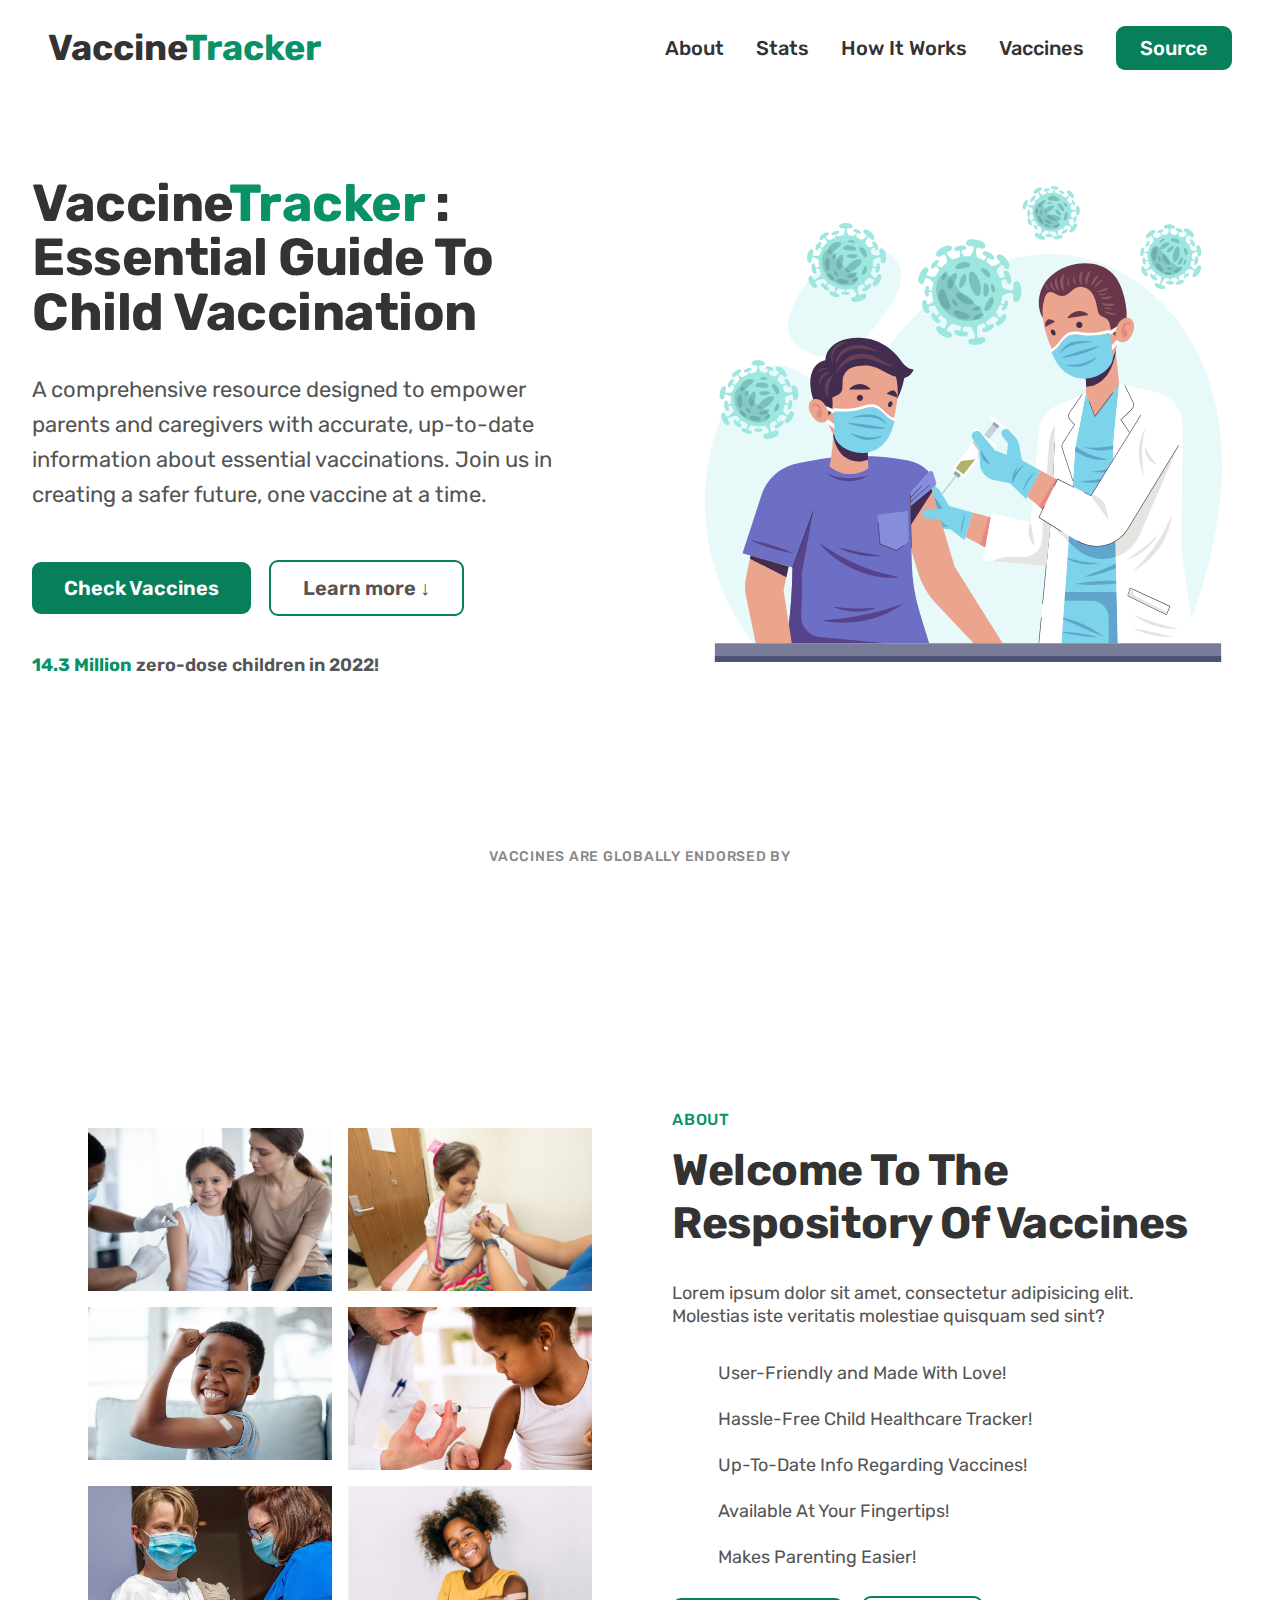
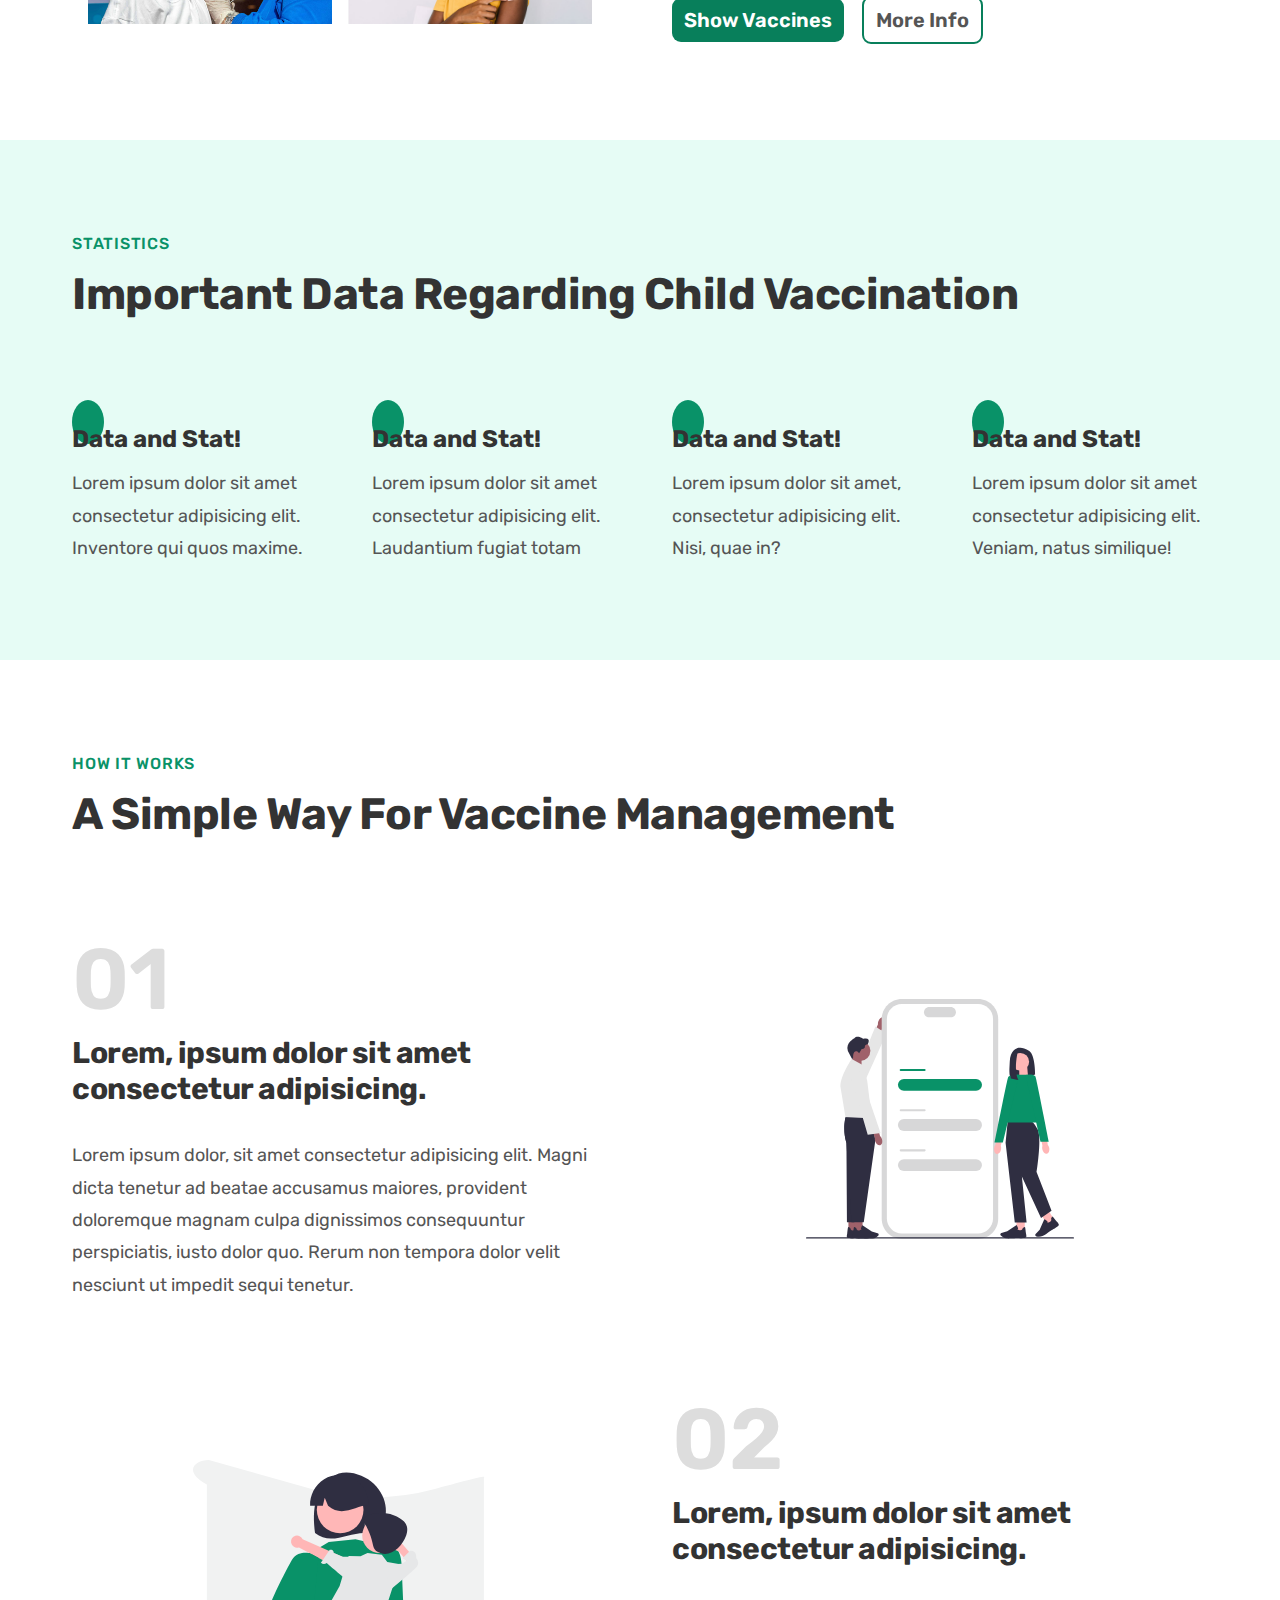
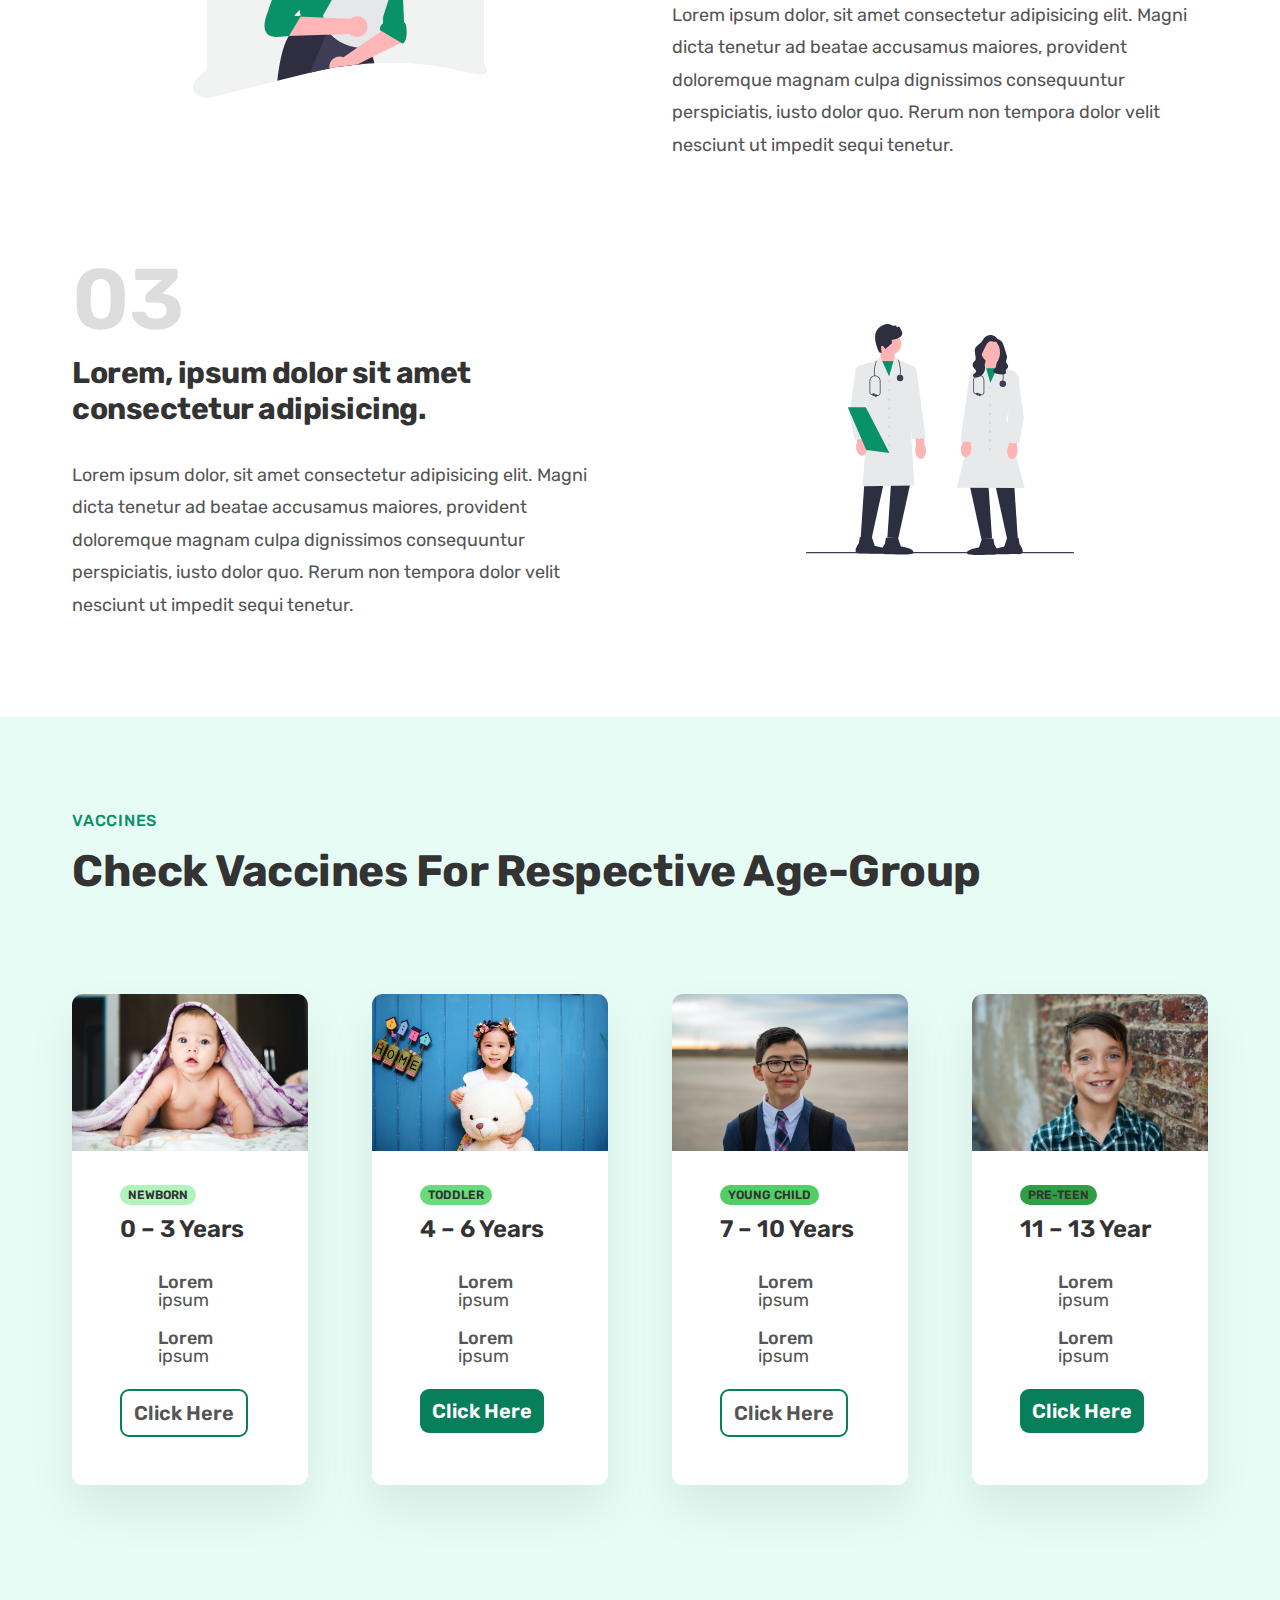
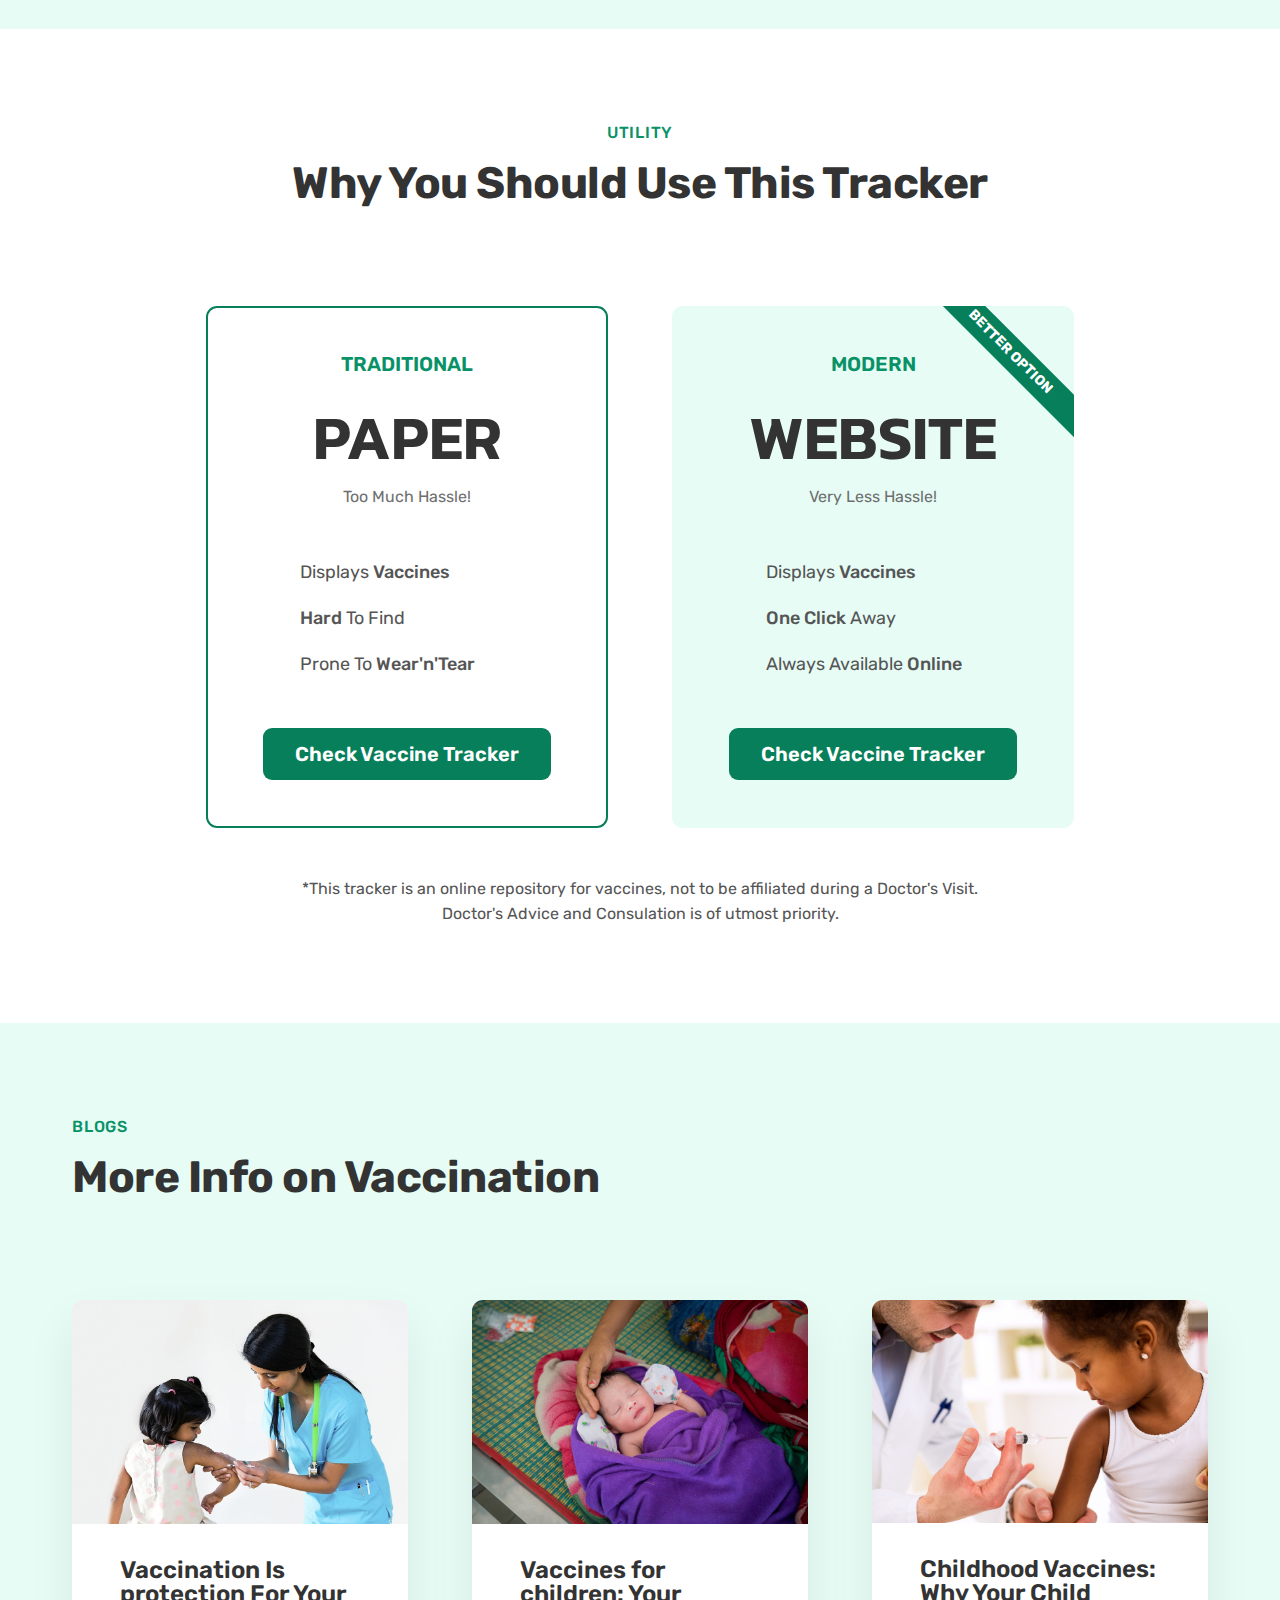
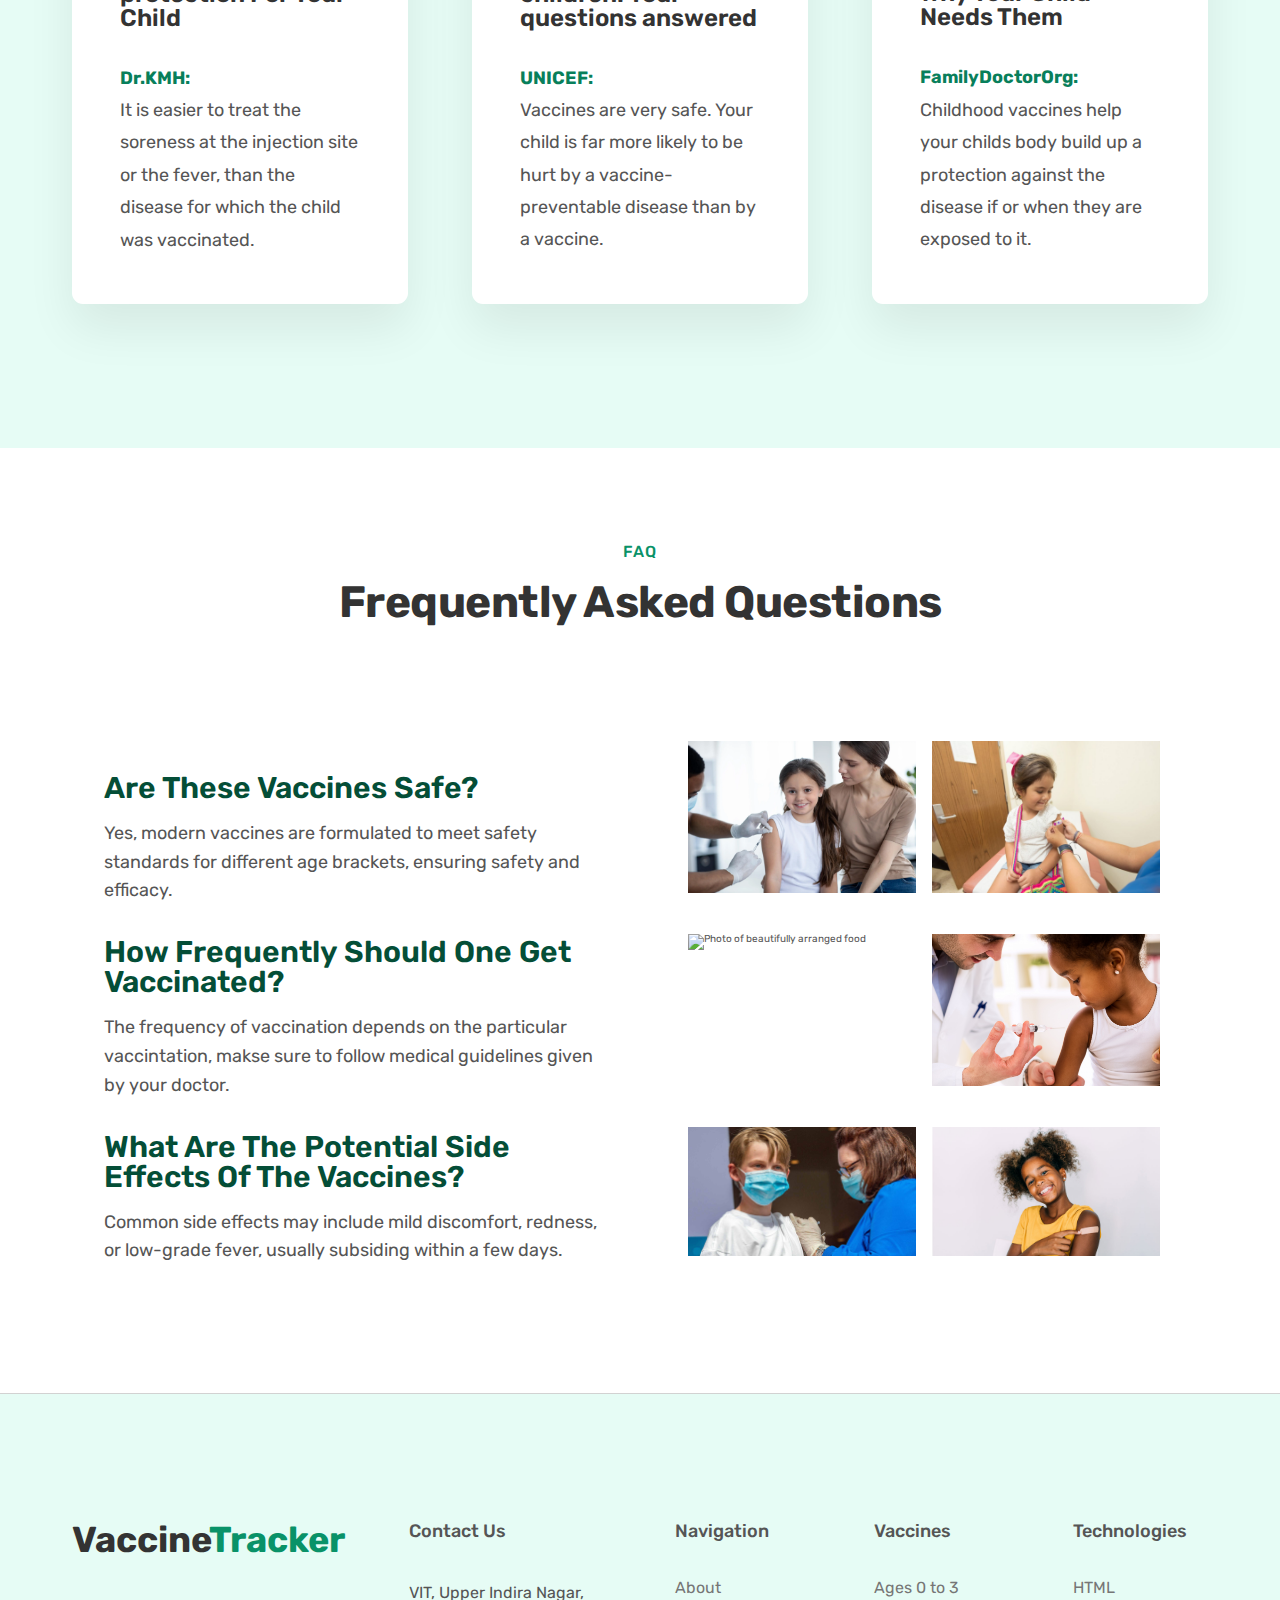
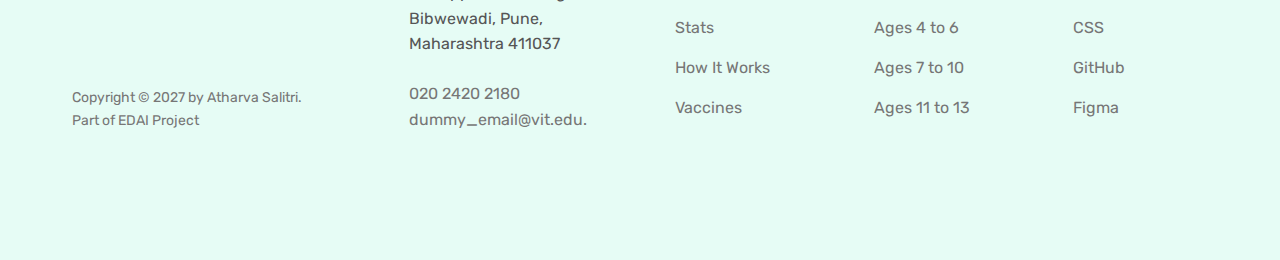
==== index.html @ f613ebf0 "FAQ + Six Weeks" ====
<!DOCTYPE html>
<html lang="en">
  <head>
    <meta charset="UTF-8" />
    <meta name="viewport" content="width=device-width, initial-scale=1.0" />
    <link rel="preconnect" href="https://fonts.googleapis.com" />
    <link rel="preconnect" href="https://fonts.gstatic.com" crossorigin />
    <link
      href="https://fonts.googleapis.com/css2?family=Rubik:wght@400;500;600;700&display=swap"
      rel="stylesheet"
    />
    <link rel="stylesheet" href="css/style.css" />
    <link rel="stylesheet" href="css/general.css" />

    <script
      type="module"
      src="https://unpkg.com/ionicons@5.4.0/dist/ionicons/ionicons.esm.js"
    ></script>
    <script
      nomodule=""
      src="https://unpkg.com/ionicons@5.4.0/dist/ionicons/ionicons.js"
    ></script>
    <title>Vaccine Tracker</title>
  </head>

  <body>
    <!-- HEADER + NAVBAR -->
    <header class="header">
      <a href="#" class="logo">Vaccine<span class="logo-span">Tracker</span></a>

      <nav class="main-nav">
        <ul class="main-nav-list">
          <li><a class="main-nav-link" href="#about">About</a></li>
          <li><a class="main-nav-link" href="#statistics">Stats</a></li>
          <li><a class="main-nav-link" href="#how">How It Works</a></li>
          <li><a class="main-nav-link" href="#vaccines">Vaccines</a></li>
          <li>
            <a
              class="main-nav-link nav-cta"
              href="https://github.com/the-amazing-atharva/VaccineTracker"
              target="_blank"
              >Source</a
            >
          </li>
        </ul>
      </nav>
    </header>

    <main>
      <!-- HERO SECTION -->
      <section class="section-hero">
        <div class="hero">
          <div class="hero-text-box">
            <h1 class="heading-primary">
              Vaccine<span class="logo-span">Tracker</span> : Essential Guide To
              Child Vaccination
            </h1>
            <p class="hero-description">
              A comprehensive resource designed to empower parents and
              caregivers with accurate, up-to-date information about essential
              vaccinations. Join us in creating a safer future, one vaccine at a
              time.
            </p>
            <a href="#vaccines" class="btn btn--full margin-right-sm"
              >Check Vaccines</a
            >
            <a href="#" class="btn btn--outline">Learn more &darr;</a>

            <p class="vaccinated-text">
              <span>14.3 Million</span> zero-dose children in 2022!
            </p>
          </div>

          <div class="hero-img-box">
            <img
              src="img/illustrations/hero-section2.svg"
              class="hero-img"
              alt="hero.img"
            />
          </div>
        </div>
      </section>

      <!-- FEATURED-IN SECTION -->
      <section class="section-featured">
        <div class="container-featured">
          <h2 class="heading-featured-in">Vaccines Are Globally Endorsed By</h2>
          <div class="logos">
            <img
              src="https://upload.wikimedia.org/wikipedia/commons/thumb/8/84/Government_of_India_logo.svg/1200px-Government_of_India_logo.svg.png"
              alt=""
            />
            <img
              src="https://upload.wikimedia.org/wikipedia/commons/thumb/2/26/World_Health_Organization_Logo.svg/768px-World_Health_Organization_Logo.svg.png"
              alt=""
            />
            <img
              src="https://upload.wikimedia.org/wikipedia/commons/thumb/4/4d/Logo_of_the_United_Nations.svg/1200px-Logo_of_the_United_Nations.svg.png"
              alt=""
            />
            <img
              src="https://upload.wikimedia.org/wikipedia/en/thumb/b/bd/Msf_logo.svg/281px-Msf_logo.svg.png?20141005144149"
              alt=""
            />
            <img
              src="https://asset.brandfetch.io/idlyDulKQ8/id_8nZuh7O.svg?updated=1693372472659"
              alt=""
            />
            <img
              src="https://cdn.worldvectorlogo.com/logos/amredcross.svg"
              alt=""
            />
            <img
              src="https://asset.brandfetch.io/id_5xxqnpU/idl0wch9FV.svg?updated=1694500378177"
              alt=""
            />
          </div>
        </div>
      </section>

      <!-- ABOUT SECTION -->
      <section class="section-about" id="about">
        <div class="container grid grid--2-cols">
          <div class="about-left">
            <div class="about-gallery">
              <figure class="about-gallery-item">
                <img
                  src="img/about/about1.webp"
                  alt="Photo of beautifully
                arranged food"
                />
                <!-- <figcaption>Caption</figcaption> -->
              </figure>
              <figure class="about-gallery-item">
                <img
                  src="img/about/about2.jpg"
                  alt="Photo of beautifully
                arranged food"
                />
              </figure>
              <figure class="about-gallery-item">
                <img
                  src="img/about/about3.jpg"
                  alt="Photo of beautifully
                arranged food"
                />
              </figure>
              <figure class="about-gallery-item">
                <img
                  src="img/about/about4.jpg"
                  alt="Photo of beautifully
                arranged food"
                />
              </figure>
              <figure class="about-gallery-item">
                <img
                  src="img/about/about5.jpg"
                  alt="Photo of beautifully
                arranged food"
                />
              </figure>
              <!-- <figure class="about-gallery-item">
                <img
                  src="https://cdn.pfizer.com/pfizercom/immunization-schedules.png?VersionId=v4tYO5v2HLa_TNucR7DWCAabEtTo3hdS"
                  alt="Photo of beautifully
                arranged food"
                />
              </figure> -->
              <figure class="about-gallery-item">
                <img
                  src="img/about/about6.jpg"
                  alt="Photo of beautifully
                arranged food"
                />
              </figure>
              <!-- <figure class="about-gallery-item">
                <img
                  src="https://baptisthealth.net/-/media/resource-blog/media/large-vaccine-1024x682.ashx?h=682&w=1024&la=en&hash=FF6EFFEB9FEC105B45BB254E25048A39"
                  alt="Photo of beautifully
                arranged food"
                />
              </figure> -->
            </div>
          </div>

          <div class="about-right">
            <span class="subheading">About</span>
            <h3 class="heading-tertiary">
              Welcome to the respository of vaccines
            </h3>
            <p class="about-description">
              Lorem ipsum dolor sit amet, consectetur adipisicing elit.
              Molestias iste veritatis molestiae quisquam sed sint?
            </p>
            <ul class="list">
              <li class="list-item">
                <ion-icon class="list-icon" name="checkmark-outline"></ion-icon>
                <span>User-Friendly and Made With Love!</span>
              </li>
              <li class="list-item">
                <ion-icon class="list-icon" name="checkmark-outline"></ion-icon>
                <span>Hassle-Free Child Healthcare Tracker!</span>
              </li>
              <li class="list-item">
                <ion-icon class="list-icon" name="checkmark-outline"></ion-icon>
                <span>Up-To-Date Info Regarding Vaccines!</span>
              </li>
              <li class="list-item">
                <ion-icon class="list-icon" name="checkmark-outline"></ion-icon>
                <span>Available At Your Fingertips!</span>
              </li>
              <li class="list-item">
                <ion-icon class="list-icon" name="checkmark-outline"></ion-icon>
                <span>Makes Parenting Easier!</span>
              </li>
            </ul>
            <a href="#" class="btn--vaccine btn--full margin-right-sm"
              >Show Vaccines</a
            >
            <a href="#" class="btn--vaccine btn--outline">More Info</a>
          </div>
        </div>
      </section>

      <!-- DATA AND STATISTICS -->
      <section class="section-statistics" id="statistics">
        <div class="container">
          <span class="subheading">Statistics</span>
          <h2 class="heading-secondary">
            Important Data Regarding Child Vaccination
          </h2>
        </div>

        <div class="container grid grid--4-cols">
          <div class="statistics">
            <ion-icon
              class="statistics-icon"
              name="infinite-outline"
            ></ion-icon>
            <p class="statistics-title">Data and Stat!</p>
            <p class="statistics-text">
              Lorem ipsum dolor sit amet consectetur adipisicing elit. Inventore
              qui quos maxime.
            </p>
          </div>
          <div class="statistics">
            <ion-icon
              class="statistics-icon"
              name="nutrition-outline"
            ></ion-icon>
            <p class="statistics-title">Data and Stat!</p>
            <p class="statistics-text">
              Lorem ipsum dolor sit amet consectetur adipisicing elit.
              Laudantium fugiat totam
            </p>
          </div>
          <div class="statistics">
            <ion-icon class="statistics-icon" name="leaf-outline"></ion-icon>
            <p class="statistics-title">Data and Stat!</p>
            <p class="statistics-text">
              Lorem ipsum dolor sit amet, consectetur adipisicing elit. Nisi,
              quae in?
            </p>
          </div>
          <div class="statistics">
            <ion-icon class="statistics-icon" name="pause-outline"></ion-icon>
            <p class="statistics-title">Data and Stat!</p>
            <p class="statistics-text">
              Lorem ipsum dolor sit amet consectetur adipisicing elit. Veniam,
              natus similique!
            </p>
          </div>
        </div>
      </section>

      <!-- HOW IT WORKS -->
      <section class="section-how" id="how">
        <div class="container">
          <span class="subheading">How It Works</span>
          <h2 class="heading-secondary">A Simple Way For Vaccine Management</h2>
        </div>

        <div class="container grid grid--2-cols grid--center-v">
          <!-- STEP 01 -->
          <div class="step-text-box">
            <p class="step-number">01</p>
            <h3 class="heading-tertiary">
              Lorem, ipsum dolor sit amet consectetur adipisicing.
            </h3>
            <p class="step-description">
              Lorem ipsum dolor, sit amet consectetur adipisicing elit. Magni
              dicta tenetur ad beatae accusamus maiores, provident doloremque
              magnam culpa dignissimos consequuntur perspiciatis, iusto dolor
              quo. Rerum non tempora dolor velit nesciunt ut impedit sequi
              tenetur.
            </p>
          </div>

          <div class="step-img-box">
            <img
              class="step-img"
              src="img/illustrations/howitworks1.svg"
              alt=""
            />
          </div>

          <!-- STEP 02 -->
          <div class="step-img-box">
            <img
              class="step-img step-img2"
              src="img/illustrations/howitworks2.svg"
              alt=""
            />
          </div>

          <div class="step-text-box">
            <p class="step-number">02</p>
            <h3 class="heading-tertiary">
              Lorem, ipsum dolor sit amet consectetur adipisicing.
            </h3>
            <p class="step-description">
              Lorem ipsum dolor, sit amet consectetur adipisicing elit. Magni
              dicta tenetur ad beatae accusamus maiores, provident doloremque
              magnam culpa dignissimos consequuntur perspiciatis, iusto dolor
              quo. Rerum non tempora dolor velit nesciunt ut impedit sequi
              tenetur.
            </p>
          </div>

          <!-- STEP 03 -->
          <div class="step-text-box">
            <p class="step-number">03</p>
            <h3 class="heading-tertiary">
              Lorem, ipsum dolor sit amet consectetur adipisicing.
            </h3>
            <p class="step-description">
              Lorem ipsum dolor, sit amet consectetur adipisicing elit. Magni
              dicta tenetur ad beatae accusamus maiores, provident doloremque
              magnam culpa dignissimos consequuntur perspiciatis, iusto dolor
              quo. Rerum non tempora dolor velit nesciunt ut impedit sequi
              tenetur.
            </p>
          </div>

          <div class="step-img-box">
            <img
              class="step-img"
              src="img/illustrations/howitworks3.svg"
              alt=""
            />
          </div>
        </div>
      </section>

      <!-- VACCINE SECTION -->
      <section class="section-vaccines" id="vaccines">
        <div class="container">
          <span class="subheading">Vaccines</span>
          <h2 class="heading-secondary">
            Check Vaccines For Respective Age-Group
          </h2>
        </div>

        <div class="container grid grid--4-cols margin-bottom-md">
          <div class="vaccine">
            <img src="img/age/first.jpg" alt="" class="vaccine-img" />

            <div class="vaccine-content">
              <div class="vaccine-tags">
                <span class="tag tag--newborn">Newborn</span>
              </div>

              <p class="vaccine-title">0 &ndash; 3 Years</p>
              <ul class="vaccine-attributes">
                <li class="vaccine-attribute">
                  <ion-icon
                    class="vaccine-icon"
                    name="bandage-outline"
                  ></ion-icon>
                  <span><strong>Lorem</strong> ipsum</span>
                </li>
                <li class="vaccine-attribute">
                  <ion-icon
                    class="vaccine-icon"
                    name="medkit-outline"
                  ></ion-icon>
                  <span><strong>Lorem</strong> ipsum</span>
                </li>
              </ul>
              <a href="zerotothree.html" class="btn--vaccine btn--outline"
                >Click Here</a
              >
            </div>
          </div>

          <div class="vaccine">
            <img src="img/age/second.jpg" alt="" class="vaccine-img" />

            <div class="vaccine-content">
              <div class="vaccine-tags">
                <span class="tag tag--toddler">Toddler</span>
              </div>

              <p class="vaccine-title">4 &ndash; 6 Years</p>
              <ul class="vaccine-attributes">
                <li class="vaccine-attribute">
                  <ion-icon
                    class="vaccine-icon"
                    name="bandage-outline"
                  ></ion-icon>
                  <span><strong>Lorem </strong>ipsum</span>
                </li>
                <li class="vaccine-attribute">
                  <ion-icon
                    class="vaccine-icon"
                    name="medkit-outline"
                  ></ion-icon>
                  <span><strong>Lorem</strong> ipsum</span>
                </li>
              </ul>
              <a href="fourtosix.html" class="btn--vaccine btn--full"
                >Click Here</a
              >
            </div>
          </div>

          <div class="vaccine">
            <img src="img/age/third.jpg" alt="" class="vaccine-img" />

            <div class="vaccine-content">
              <div class="vaccine-tags">
                <span class="tag tag--child">Young Child</span>
              </div>

              <p class="vaccine-title">7 &ndash; 10 Years</p>
              <ul class="vaccine-attributes">
                <li class="vaccine-attribute">
                  <ion-icon
                    class="vaccine-icon"
                    name="bandage-outline"
                  ></ion-icon>
                  <span><strong>Lorem</strong> ipsum</span>
                </li>
                <li class="vaccine-attribute">
                  <ion-icon
                    class="vaccine-icon"
                    name="medkit-outline"
                  ></ion-icon>
                  <span><strong>Lorem </strong>ipsum</span>
                </li>
              </ul>
              <a href="seventoten.html" class="btn--vaccine btn--outline"
                >Click Here</a
              >
            </div>
          </div>

          <div class="vaccine">
            <img src="img/age/fourth.jpg" alt="" class="vaccine-img" />

            <div class="vaccine-content">
              <div class="vaccine-tags">
                <span class="tag tag--preteen">Pre-Teen</span>
              </div>

              <p class="vaccine-title">11 &ndash; 13 Year</p>
              <ul class="vaccine-attributes">
                <li class="vaccine-attribute">
                  <ion-icon
                    class="vaccine-icon"
                    name="bandage-outline"
                  ></ion-icon>
                  <span><strong>Lorem</strong> ipsum</span>
                </li>
                <li class="vaccine-attribute">
                  <ion-icon
                    class="vaccine-icon"
                    name="medkit-outline"
                  ></ion-icon>
                  <span><strong>Lorem</strong> ipsum</span>
                </li>
              </ul>
              <a href="eleventothirteen.html" class="btn--vaccine btn--full"
                >Click Here</a
              >
            </div>
          </div>
        </div>
      </section>

      <!-- UTILITY SECTION -->
      <section class="section-utility" id="utility">
        <div class="container center-text">
          <span class="subheading">Utility</span>
          <h2 class="heading-secondary">Why You Should Use This Tracker</h2>
        </div>

        <div class="container grid grid--2-cols margin-bottom-md">
          <div class="utility-plan utility-plan--paper">
            <header class="plan-header">
              <p class="plan-name">Traditional</p>
              <p class="plan-price plan-price2">Paper</p>
              <p class="plan-text">Too Much Hassle!</p>
            </header>
            <ul class="list">
              <li class="list-item">
                <ion-icon class="list-icon" name="checkmark-outline"></ion-icon>
                <span>Displays <strong>Vaccines</strong></span>
              </li>
              <li class="list-item">
                <ion-icon class="list-icon" name="close-outline"></ion-icon>
                <span><strong>Hard</strong> To Find</span>
              </li>
              <li class="list-item">
                <ion-icon class="list-icon" name="close-outline"></ion-icon>
                <span>Prone To <strong>Wear'n'Tear</strong></span>
              </li>
            </ul>
            <div class="plan-sing-up">
              <a href="#" class="btn btn--full">Check Vaccine Tracker</a>
            </div>
          </div>

          <div class="utility-plan utility-plan--website">
            <header class="plan-header">
              <p class="plan-name">Modern</p>
              <p class="plan-price plan-price2">Website</p>
              <p class="plan-text">Very Less Hassle!</p>
            </header>
            <ul class="list">
              <li class="list-item">
                <ion-icon class="list-icon" name="checkmark-outline"></ion-icon>
                <span>Displays <strong>Vaccines</strong></span>
              </li>
              <li class="list-item">
                <ion-icon class="list-icon" name="checkmark-outline"></ion-icon>
                <span><strong>One Click</strong> Away</span>
              </li>
              <li class="list-item">
                <ion-icon class="list-icon" name="checkmark-outline"></ion-icon>
                <span>Always Available <strong>Online</strong></span>
              </li>
            </ul>
            <div class="plan-sing-up">
              <a href="#" class="btn btn--full">Check Vaccine Tracker</a>
            </div>
          </div>
        </div>

        <div class="container grid">
          <aside class="plan-details">
            *This tracker is an online repository for vaccines, not to be
            affiliated during a Doctor's Visit. <br />
            Doctor's Advice and Consulation is of utmost priority.
          </aside>
        </div>
      </section>

      <!-- BLOG SECTION -->
      <section class="section-blog">
        <div class="container">
          <span class="subheading">BLOGS</span>
          <h2 class="heading-secondary">More Info on Vaccination</h2>
        </div>

        <div class="container grid grid--3-cols margin-bottom-md">
          <div class="blog">
            <img class="blog-img" src="img/blogs/first.jpg" alt="" />
            <div class="blog-content">
              <a
                class="blog-a"
                href="https://www.drkmh.com/blogs/vaccination-is-protection-for-your-child/"
                target="_blank"
                ><p class="blog-title">
                  Vaccination Is protection For Your Child
                </p></a
              >
              <p class="step-description">
                <strong class="str-blog">Dr.KMH: </strong><br />
                It is easier to treat the soreness at the injection site or the
                fever, than the disease for which the child was vaccinated.
              </p>
            </div>
          </div>
          <div class="blog">
            <img class="blog-img" src="img/blogs/second.jpg" alt="" />
            <div class="blog-content">
              <a
                class="blog-a"
                href="https://www.unicef.org/parenting/health/parents-frequently-asked-questions-vaccines"
                target="_blank"
                ><p class="blog-title">
                  Vaccines for children: Your questions answered
                </p></a
              >
              <p class="step-description">
                <strong class="str-blog">UNICEF: </strong><br />
                Vaccines are very safe. Your child is far more likely to be hurt
                by a vaccine-preventable disease than by a vaccine.
              </p>
            </div>
          </div>
          <div class="blog">
            <img class="blog-img" src="img/blogs/third.jpg" alt="" />
            <div class="blog-content">
              <a
                class="blog-a"
                href="https://www.google.com/url?sa=i&url=https%3A%2F%2Ffamilydoctor.org%2Fchildhood-vaccines-what-they-are-and-why-your-child-needs-them%2F&psig=AOvVaw1nPei3wcy7DXNdx82ORAy8&ust=1700488727899000&source=images&cd=vfe&opi=89978449&ved=0CBIQjhxqFwoTCIDxqrWc0IIDFQAAAAAdAAAAABAD"
                target="_blank"
                ><p class="blog-title">
                  Childhood Vaccines: Why Your Child Needs Them
                </p></a
              >
              <p class="step-description">
                <strong class="str-blog">FamilyDoctorOrg: </strong>Childhood
                vaccines help your childs body build up a protection against the
                disease if or when they are exposed to it.
              </p>
            </div>
          </div>
        </div>
      </section>

      <!-- ********************************* -->
      <!-- FAQ SECTION -->
      <!-- ********************************* -->

      <section class="section-faq">
        <div class="container">
          <span class="subheading center-text">FAQ</span>
          <h2 class="heading-secondary center-text">
            Frequently Asked Questions
          </h2>

          <div class="container grid grid--2-cols">
            <div class="faq-list">
              <div class="faq-item">
                <h3 class="faq-question">Are these vaccines safe?</h3>
                <p class="faq-answer">
                  Yes, modern vaccines are formulated to meet safety standards
                  for different age brackets, ensuring safety and efficacy.
                </p>
              </div>

              <div class="faq-item">
                <h3 class="faq-question">
                  How frequently should one get vaccinated?
                </h3>
                <p class="faq-answer">
                  The frequency of vaccination depends on the particular
                  vaccintation, makse sure to follow medical guidelines given by
                  your doctor.
                </p>
              </div>

              <div class="faq-item">
                <h3 class="faq-question">
                  What are the potential side effects of the vaccines?
                </h3>
                <p class="faq-answer">
                  Common side effects may include mild discomfort, redness, or
                  low-grade fever, usually subsiding within a few days.
                </p>
              </div>
            </div>

            <div class="about-gallery faq-gallery">
              <figure class="about-gallery-item">
                <img
                  src="img/about/about1.webp"
                  alt="Photo of beautifully
                arranged food"
                />
                <!-- <figcaption>Caption</figcaption> -->
              </figure>
              <figure class="about-gallery-item">
                <img
                  src="img/about/about2.jpg"
                  alt="Photo of beautifully
                arranged food"
                />
              </figure>
              <figure class="about-gallery-item">
                <img
                  src="https://familydoctor.org/wp-content/uploads/2016/11/pcv-vaccine.jpg"
                  alt="Photo of beautifully
                arranged food"
                />
              </figure>
              <figure class="about-gallery-item">
                <img
                  src="img/about/about4.jpg"
                  alt="Photo of beautifully
                arranged food"
                />
              </figure>
              <figure class="about-gallery-item">
                <img
                  src="img/about/about5.jpg"
                  alt="Photo of beautifully
                arranged food"
                />
              </figure>
              <!-- <figure class="about-gallery-item">
                <img
                  src="https://cdn.pfizer.com/pfizercom/immunization-schedules.png?VersionId=v4tYO5v2HLa_TNucR7DWCAabEtTo3hdS"
                  alt="Photo of beautifully
                arranged food"
                />
              </figure> -->
              <figure class="about-gallery-item">
                <img
                  src="img/about/about6.jpg"
                  alt="Photo of beautifully
                arranged food"
                />
              </figure>
              <!-- <figure class="about-gallery-item">
                <img
                  src="https://baptisthealth.net/-/media/resource-blog/media/large-vaccine-1024x682.ashx?h=682&w=1024&la=en&hash=FF6EFFEB9FEC105B45BB254E25048A39"
                  alt="Photo of beautifully
                arranged food"
                />
              </figure> -->
            </div>
          </div>
        </div>
      </section>

      <!-- FOOTER SECTION -->
      <footer class="footer">
        <div class="container grid grid--footer">
          <div class="logo-col">
            <a href="#" class="footer-logo logo"
              >Vaccine<span class="logo-span">Tracker</span></a
            >

            <ul class="social-links">
              <li>
                <a
                  class="footer-link"
                  href="https://github.com/the-amazing-atharva/VaccineTracker"
                  target="_blank"
                  ><ion-icon class="social-icon" name="logo-github"></ion-icon
                ></a>
              </li>
              <li>
                <a
                  class="footer-link"
                  href="https://www.linkedin.com/in/atharva-salitri-89342a25b/"
                  target="_blank"
                  ><ion-icon class="social-icon" name="logo-linkedin"></ion-icon
                ></a>
              </li>
              <li>
                <a
                  class="footer-link"
                  href="https://twitter.com/atharvas_twt"
                  target="_blank"
                  ><ion-icon class="social-icon" name="logo-twitter"></ion-icon
                ></a>
              </li>
            </ul>

            <p class="copyright">
              Copyright &copy; <span class="year">2027</span> by Atharva
              Salitri. <br />
              Part of EDAI Project
            </p>
          </div>

          <div class="address-col">
            <p class="footer-heading">Contact Us</p>
            <adress class="contacts">
              <p class="address">
                VIT, Upper Indira Nagar, Bibwewadi, Pune, Maharashtra 411037
              </p>
              <p>
                <a href="#" class="footer-link">020 2420 2180</a><br />
                <a href="#" class="footer-link">dummy_email@vit.edu.</a>
              </p>
            </adress>
          </div>

          <nav class="nav-col">
            <p class="footer-heading">Navigation</p>
            <ul class="footer-nav">
              <li><a class="footer-link" href="#about">About</a></li>
              <li><a class="footer-link" href="#statistics">Stats</a></li>
              <li><a class="footer-link" href="#how">How It Works</a></li>
              <li><a class="footer-link" href="#vaccines">Vaccines</a></li>
            </ul>
          </nav>

          <nav class="nav-col">
            <p class="footer-heading">Vaccines</p>
            <ul class="footer-nav">
              <li><a class="footer-link" href="#">Ages 0 to 3</a></li>
              <li><a class="footer-link" href="#">Ages 4 to 6</a></li>
              <li><a class="footer-link" href="#">Ages 7 to 10</a></li>
              <li><a class="footer-link" href="#">Ages 11 to 13</a></li>
            </ul>
          </nav>

          <nav class="nav-col">
            <p class="footer-heading">Technologies</p>
            <ul class="footer-nav">
              <li><a class="footer-link" href="#">HTML</a></li>
              <li><a class="footer-link" href="#">CSS</a></li>
              <li><a class="footer-link" href="#">GitHub</a></li>
              <li><a class="footer-link" href="#">Figma</a></li>
            </ul>
          </nav>
        </div>
      </footer>
    </main>
  </body>
</html>
---- css/style.css ----
/* 
--- 01 TYPOGRAPHY SYSTEM

- Font Sizes (px): 
10 / 12 / 14 / 16 / 18 / 20 / 24 / 30 / 36 / 44 / 52 / 62 / 74 / 86 / 98

- Font Weights: 
Default: 400
Medium: 500
Semi-Bold: 600
Bold: 700
 
- Line Heights: 
Default: 1
Small: 1.05
Paragraph: 1.6

--- 02 COLORS

- Primary: #087f5b
- Tints: #e6fcf5; #c3fae8;
- Shades: #099268;
- Accents: 
- Greys: #555 #333 #343a40 #495057


--- 06 BORDER-RADIUS
Default: 9px

--- 07 WHITESPACE
- Spacing Sytsem (px): 
2 / 4 8+/ 8 / 12 / 16 / 24 / 32 / 48 / 64 / 80 / 96 / 120
*/

/* ********************************* */
/* HEADER */
/* ********************************* */

.header {
  display: flex;
  justify-content: space-between;
  align-items: center;
  /* background-color: #e6fcf5; */

  /* Sticky Header */
  height: 9.6rem;
  padding: 0 4.8rem;
}

.logo {
  font-size: 3.6rem;
  text-decoration: none;
  color: #333;
  font-weight: bold;
  /* height: 3.2rem; */
}

.logo-span {
  color: #099268;
}

/* ********************************* */
/* NAVIGATION */
/* ********************************* */

.main-nav-list {
  list-style: none;
  display: flex;
  align-items: center;
  gap: 3.2rem;
}

.main-nav-link:link,
.main-nav-link:visited {
  display: inline-block;
  text-decoration: none;
  color: #333;
  font-weight: 500;
  font-size: 2rem;
  transition: all 0.3s;
}

.main-nav-link:hover,
.main-nav-link:active {
  color: #099268;
}

.main-nav-link.nav-cta:link,
.main-nav-link.nav-cta:visited {
  padding: 1.2rem 2.4rem;
  border-radius: 9px;
  color: #fff;
  background-color: #087f5b;
}

.main-nav-link.nav-cta:hover,
.main-nav-link.nav-cta:active {
  background-color: #099268;
}

/* ********************************* */
/* HERO SECTION */
/* ********************************* */
.section-hero {
  /* background-color: #e6fcf5; */
  padding: 4.8rem 0 9.6rem 0;
}

.hero {
  max-width: 130rem;
  margin: 0 auto;
  padding: 0 3.2rem;
  display: grid;
  grid-template-columns: 1fr 1fr;
  gap: 9.6rem;
  align-items: center;
}

.hero-description {
  font-size: 2.2rem;
  line-height: 1.6;
  margin-bottom: 4.8rem;
}

.hero-img {
  width: 100%;
}

.vaccinated-text {
  margin-top: 4rem;
  font-size: 1.8rem;
  font-weight: 600;
}

.vaccinated-text span {
  color: #099268;
  font-weight: 700;
}

/**************************/
/* FEATURED IN SECTION */
/**************************/

.section-featured {
  /* background-color: #e6fcf5; */
  padding: 4.8rem 0 8rem 0;
}

.container-featured {
  max-width: 150rem;
  margin: 0 auto;
  padding: 0 3.2rem;
}

.heading-featured-in {
  font-size: 1.4rem;
  text-transform: uppercase;
  letter-spacing: 0.75px;
  font-weight: 500;
  text-align: center;
  margin-bottom: 2.6rem;
  color: #888;
  /* color: #087f5b; */
}

.logos {
  display: flex;
  justify-content: space-around;
}

.logos img {
  height: 4.6rem;
  filter: brightness(0);
  opacity: 50%;
}

/**************************/
/* ABOUT SECTION */
/**************************/
.section-about {
  padding: 9.6rem 0;
}

.section-about h3 {
  text-transform: capitalize;
  font-size: 4.4rem;
}

.about-description {
  font-size: 1.8rem;
  line-height: 1.3;
  margin-bottom: 3rem;
}

.about-gallery {
  display: grid;
  grid-template-columns: repeat(2, 1fr);
  gap: 1.6rem;
  padding: 1.6rem;
}

.about-gallery-item {
  overflow: hidden;
}

.about-gallery-item img {
  display: block;
  width: 100%;
  transition: all 0.4s;
}

.about-gallery-item img:hover {
  transform: scale(1.1);
}

/* STATISTICS */
.section-statistics {
  padding: 9.6rem 0;
  background-color: #e6fcf5;
}

.statistics-icon {
  color: #e6fcf5;
  height: 3.2rem;
  width: 3.2rem;
  background-color: #099268;
  margin-bottom: 3.2rem;
  padding: 1.6rem;
  border-radius: 50%;
}

.statistics-title {
  font-size: 2.4rem;
  color: #333;
  font-weight: 700;
  margin-bottom: 1.6rem;
}

.statistics-text {
  font-size: 1.8rem;
  line-height: 1.8;
}

/**************************/
/* HOW IT WORKS SECTION */
/**************************/
.section-how {
  padding: 9.6rem 0;
}

.step-number {
  font-size: 8.6rem;
  font-weight: 600;
  color: #ddd;
  margin-bottom: 1.2rem;
}

.step-description {
  font-size: 1.8rem;
  line-height: 1.8;
}

.step-img-box {
  position: relative;
  display: flex;
  align-items: center;
  justify-content: center;
}

.step-img {
  width: 50%;
  /* z-index: 10; */
}

.step-img2 {
  width: 55%;
}

/* VACCINES SECTION */
.section-vaccines {
  background-color: #e6fcf5;
  padding: 9.6rem 0;
}

.vaccine {
  box-shadow: 0 2.4rem 4.8rem rgba(0, 0, 0, 0.075);
  border-radius: 11px;
  overflow: hidden;
  transition: all 0.4s;
  background-color: #fff;
}

.vaccine:hover {
  transform: translateY(-1.2rem);
  box-shadow: 0 3.2rem 6.4rem rgba(0, 0, 0, 0.06);
}

.vaccine-content {
  padding: 3.2rem 4.8rem 4.8rem 4.8rem;
}

.vaccine-tags {
  margin-bottom: 1.2rem;
  display: flex;
  gap: 0.4rem;
}

.tag {
  display: inline-block;
  padding: 0.4rem 0.8rem;
  font-size: 1.2rem;
  text-transform: uppercase;
  color: #333;
  border-radius: 100px;
  font-weight: 600;
}

.tag--newborn {
  background-color: #b2f2bb;
}

.tag--toddler {
  background-color: #69db7c;
}
.tag--child {
  background-color: #51cf66;
}
.tag--preteen {
  background-color: #2f9e44;
}

.vaccine-title {
  font-size: 2.4rem;
  color: #333;
  font-weight: 600;
  margin-bottom: 3.2rem;
}

.vaccine-attributes {
  list-style: none;
  display: flex;
  flex-direction: column;
  gap: 2rem;
}

.vaccine-attribute {
  font-size: 1.8rem;
  display: flex;
  align-items: center;
  gap: 1.6rem;
}

.vaccine-icon {
  height: 2.4rem;
  width: 2.4rem;
  color: #087f5b;
}

.vaccine-img {
  width: 100%;
}

/* UTILITY SECTION */
.section-utility {
  padding: 9.6rem 0;
}

.utility-plan {
  border-radius: 11px;

  width: 75%;
}

.utility-plan--paper {
  justify-self: end;
  border: 2px solid #087f5b;
  padding: 4.6rem;
}

.utility-plan--website {
  background-color: #e6fcf5;
  padding: 4.8rem;
  position: relative;
  overflow: hidden;
}

.utility-plan--website::after {
  content: "Better Option";
  position: absolute;
  top: 6%;
  right: -18%;

  text-transform: uppercase;
  font-size: 1.4rem;
  font-weight: 700;
  color: #fff;
  background-color: #087f5b;
  padding: 0.8rem 8rem;
  transform: rotate(45deg);
}

.plan-header {
  text-align: center;
  margin-bottom: 4.8rem;
}

.plan-name {
  color: #099268;
  font-weight: 600;
  font-size: 2rem;
  text-transform: uppercase;
  letter-spacing: 0.75;
  margin-bottom: 3.2rem;
}

.plan-price {
  text-transform: uppercase;
  font-family: "Kanit", sans-serif;
  font-size: 6.2rem;
  font-weight: 600;
  color: #333;
  margin-bottom: 1.6rem;
}

.plan-price span {
  font-size: 3rem;
  font-weight: 500;
  margin-right: 0.8rem;
}

.plan-text {
  font-size: 1.6rem;
  line-height: 1.6;
  color: #6f6f6f;
}

.plan-sing-up {
  text-align: center;
  margin-top: 4.8rem;
}

.plan-details {
  font-size: 1.6rem;
  line-height: 1.6;
  text-align: center;
}

/* GALLERY SECTION */
.section-gallery {
  padding: 9.6rem 0;
}

/**************************/
/* BLOG SECTION */
/**************************/
.section-blog {
  background-color: #e6fcf5;
  padding: 9.6rem 0;
}

.blog {
  box-shadow: 0 2.4rem 4.8rem rgba(0, 0, 0, 0.075);
  border-radius: 11px;
  overflow: hidden;
  transition: all 0.4s;
  background-color: #fff;
}

.blog:hover {
  transform: scale(1.05);
  box-shadow: 0 3.2rem 6.4rem rgba(0, 0, 0, 0.26);
}

.blog-content {
  padding: 3.2rem 4.8rem 4.8rem 4.8rem;
}

.blog-a {
  text-decoration: none;
}

.blog-title {
  font-size: 2.4rem;
  color: #333;
  font-weight: 600;
  margin-bottom: 3.2rem;
}

.blog-title:hover {
  color: #099268;
  cursor: pointer;
}

.str-blog {
  color: #087f5b;
  font-weight: 700;
}
.blog-img {
  width: 100%;
}

/**************************/
/* FOOTER SECTION */
/**************************/
.footer {
  background-color: #e6fcf5;
  padding: 12.8rem 0;
  border-top: 1px solid #d2d2d2;
}

.grid--footer {
  grid-template-columns: 1.5fr 1.5fr 1fr 1fr 1fr;
}

.logo-col {
  display: flex;
  flex-direction: column;
}

.footer-logo {
  display: block;
  margin-bottom: 3.2rem;
}

.social-links {
  list-style: none;
  display: flex;
  gap: 2.4rem;
}

.social-icon {
  height: 2.4rem;
  width: 2.4rem;
}

.copyright {
  font-size: 1.4rem;
  line-height: 1.6;
  color: #767676;
  margin-top: auto;
}

.footer-heading {
  font-size: 1.8rem;
  font-weight: 500;
  margin-bottom: 4rem;
}

.contacts {
  font-style: normal;
  font-size: 1.6rem;
  line-height: 1.6;
}

.address {
  margin-bottom: 2.4rem;
}

.footer-nav {
  list-style: none;
  display: flex;
  flex-direction: column;
  gap: 2.4rem;
}

.footer-link:link,
.footer-link:visited {
  text-decoration: none;
  font-size: 1.6rem;
  color: #767676;
  transition: all 0.2s;
}

.footer-link:hover,
.footer-link:active {
  color: #555;
  font-weight: 700;
}

/* rejsg */
/* FAQ SECTION */
.section-faq {
  padding: 9.6rem 0;
  /* background-color: #e6fcf5; */
}

.faq-list {
  margin-top: 4.8rem;
}

.faq-item {
  margin-bottom: 3.2rem;
}

.faq-question {
  text-transform: capitalize;
  font-size: 3rem;
  font-weight: 600;
  color: #333;
  color: #044e37;
  margin-bottom: 1.6rem;
}

.faq-answer {
  font-size: 1.8rem;
  line-height: 1.6;
  color: #555;
}
---- css/general.css ----
/*
--- 01 TYPOGRAPHY SYSTEM

- Font sizes (px)
10 / 12 / 14 / 16 / 18 / 20 / 24 / 30 / 36 / 44 / 52 / 62 / 74 / 86 / 98

- Font weights
Default: 400
Medium: 500
Semi-bold: 600
Bold: 700

- Line heights
Default: 1
Small: 1.05
Medium: 1.2
Paragraph default: 1.6
Large: 1.8

- Letter spacing
-0.5px
0.75px

--- 02 COLORS

- Primary: #087f5b
- Tints: #e6fcf5; #c3fae8;

- Shades: #099268;

- Accents:
- Greys :  #555 #333 #343a40 #495057

#888
#767676 (lightest grey allowed on #fff)
#6f6f6f (lightest grey allowed on #fdf2e9)
#555
#333

--- 05 SHADOWS

0 2.4rem 4.8rem rgba(0, 0, 0, 0.075);

--- 06 BORDER-RADIUS

Default: 9px
Medium: 11px

--- 07 WHITESPACE

- Spacing system (px)
2 / 4 / 8 / 12 / 16 / 24 / 32 / 48 / 64 / 80 / 96 / 128
*/

@import url("https://fonts.googleapis.com/css2?family=Kanit:wght@400;600&family=Work+Sans:wght@600&display=swap");

* {
  margin: 0;
  padding: 0;
  box-sizing: border-box;
}

html {
  font-size: 62.5%;
  /* 1 rem = 10 px */
  overflow-x: hidden;
  scroll-behavior: smooth;
}

body {
  font-family: "Rubik", sans-serif;
  line-height: 1;
  font-weight: 400;
  color: #555;
  overflow-x: hidden;
}

/* ********************************* */
/* GENERAL REUSABLE COMPONENTS */
/* ********************************* */

/* FULL VISIBLE SECTION */
.container {
  /* 1140px */
  max-width: 120rem;
  padding: 0 3.2rem;
  margin: 0 auto;
}

/* GRIDS STYLING */
.grid {
  display: grid;
  column-gap: 6.4rem;
  row-gap: 9.6rem;
}

.grid:not(:last-child) {
  margin-bottom: 9.6rem;
}

.grid--2-cols {
  grid-template-columns: repeat(2, 1fr);
}

.grid--3-cols {
  grid-template-columns: repeat(3, 1fr);
}

.grid--4-cols {
  grid-template-columns: repeat(4, 1fr);
}

/* .grid--5-cols {
    grid-template-columns: repeat(5, 1fr);
  } */

.grid--center-v {
  align-items: center;
}

/* HEADERS STYLING */
.heading-primary,
.heading-secondary,
.heading-tertiary {
  font-weight: 700;
  color: #333;
  letter-spacing: -0.5px;
}

.heading-primary {
  font-size: 5.2rem;
  line-height: 1.05;
  margin-bottom: 3.2rem;
}

.heading-secondary {
  font-size: 4.4rem;
  line-height: 1.2;
  margin-bottom: 9.6rem;
}

.heading-tertiary {
  font-size: 3rem;
  line-height: 1.2;
  margin-bottom: 3.2rem;
}

.subheading {
  display: block;
  font-size: 1.6rem;
  font-weight: 500;
  color: #099268;
  text-transform: uppercase;
  margin-bottom: 1.6rem;
  letter-spacing: 0.75px;
}

/* BUTTONS STYLING */
.btn:link,
.btn:visited {
  display: inline-block;
  background-color: #087f5b;
  text-decoration: none;
  font-weight: 600;
  padding: 1.6rem 3.2rem;
  font-size: 2rem;
  border-radius: 9px;

  transition: all 0.3s;
}

.btn--full:link,
.btn--full:visited {
  background-color: #087f5b;
  color: #fff;
}

.btn--full:hover,
.btn--full:active {
  background-color: #099268;
}

.btn--outline:link,
.btn--outline:visited {
  border: 2px solid #087f5b;
  background-color: #fff;
  color: #555;
}

.btn--outline:hover,
.btn--outline:active {
  background-color: #e6fcf5;
  box-shadow: inset 0 0 0 4px #fff;
}

.btn--vaccine {
  margin-top: 2.4rem;
  padding: 1.2rem;
  display: inline-block;
  text-decoration: none;
  font-weight: 600;
  font-size: 2rem;
  border-radius: 9px;

  transition: all 0.3s;
}

/* .btn--vaccine:link,
.btn--vaccine:visited {
  
  background-color: #087f5b;
  
} */

/* LISTS STYLING */
.list {
  list-style: none;
  display: flex;
  flex-direction: column;
  gap: 1.6rem;
}
.list-item {
  font-size: 1.8rem;
  display: flex;
  align-items: center;
  gap: 1.6rem;
  line-height: 1.2;
}

.list-icon {
  width: 3rem;
  height: 3rem;
  color: #099268;
}

/* HELPER/SETTINGS CLASSES */
.margin-right-sm {
  margin-right: 1.6rem !important;
}

.margin-bottom-md {
  margin-bottom: 4.8rem !important;
}

.center-text {
  text-align: center;
}

strong {
  font-weight: 500;
}
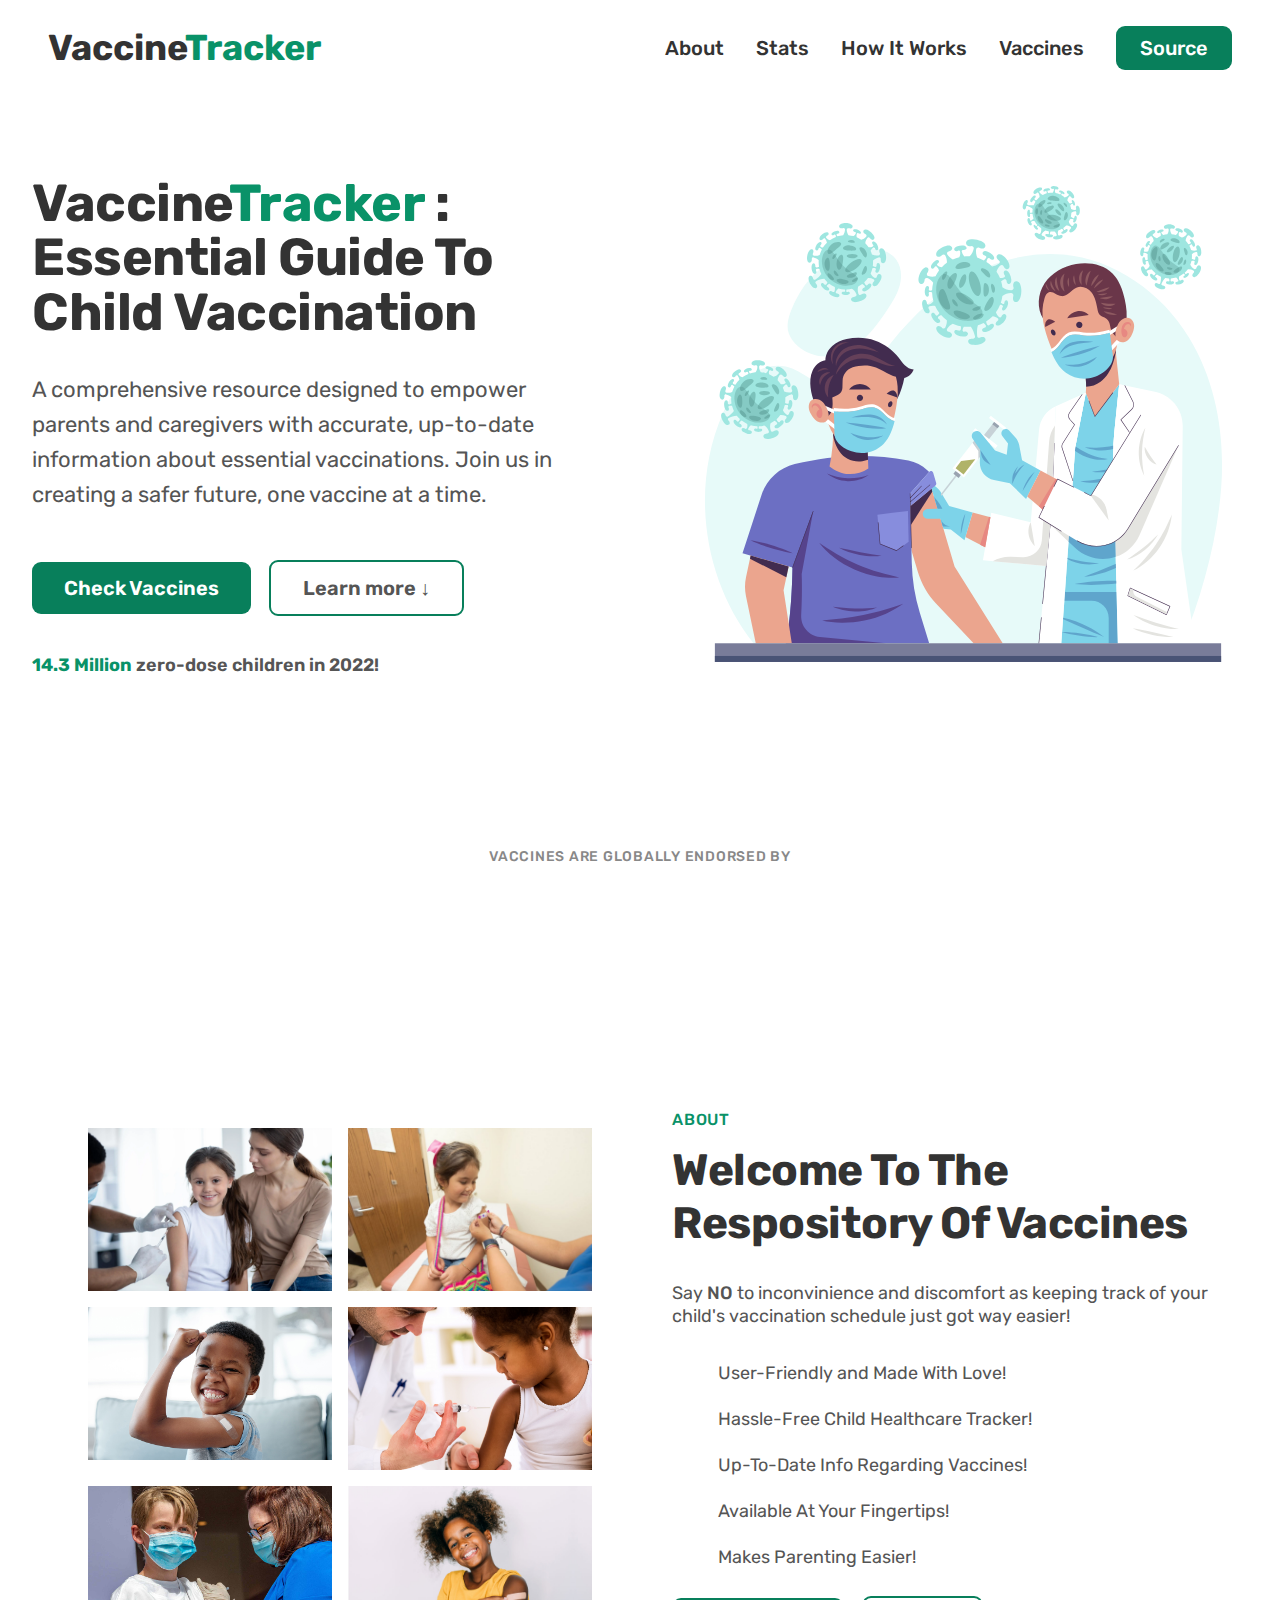
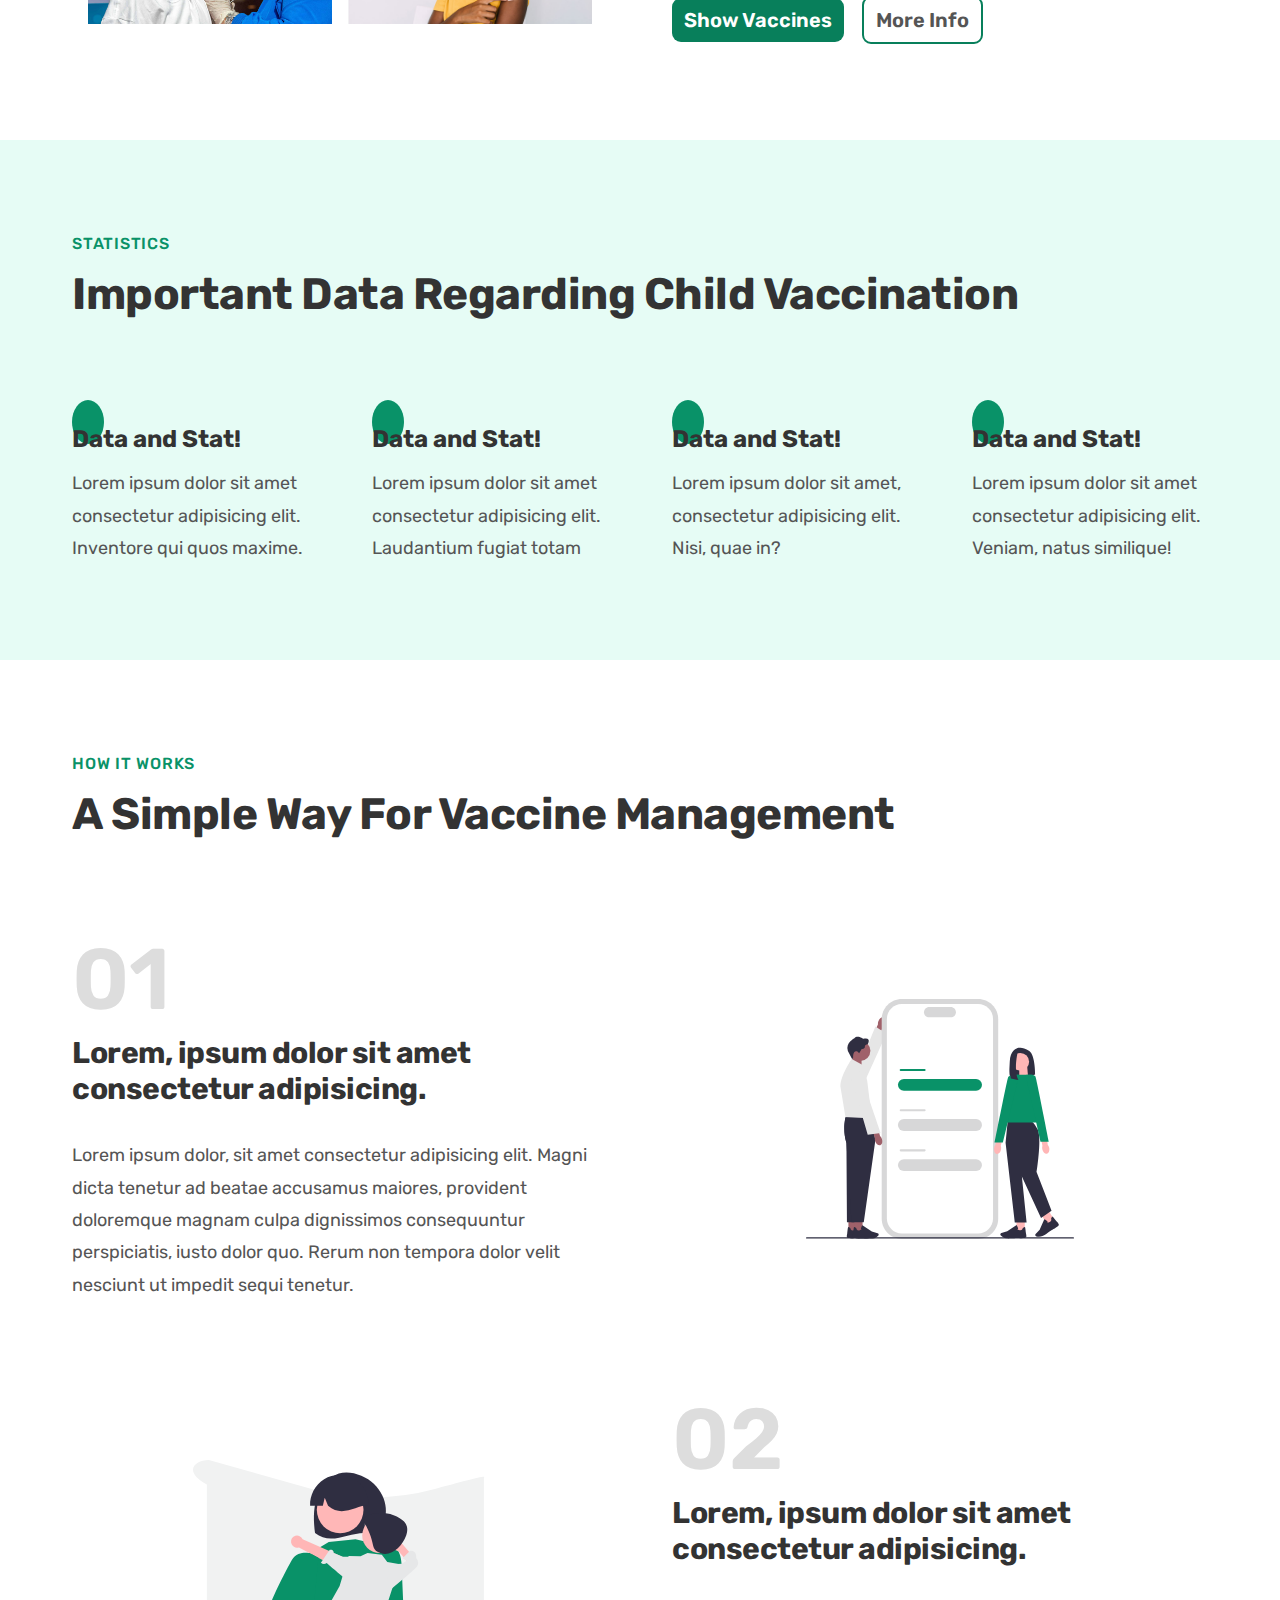
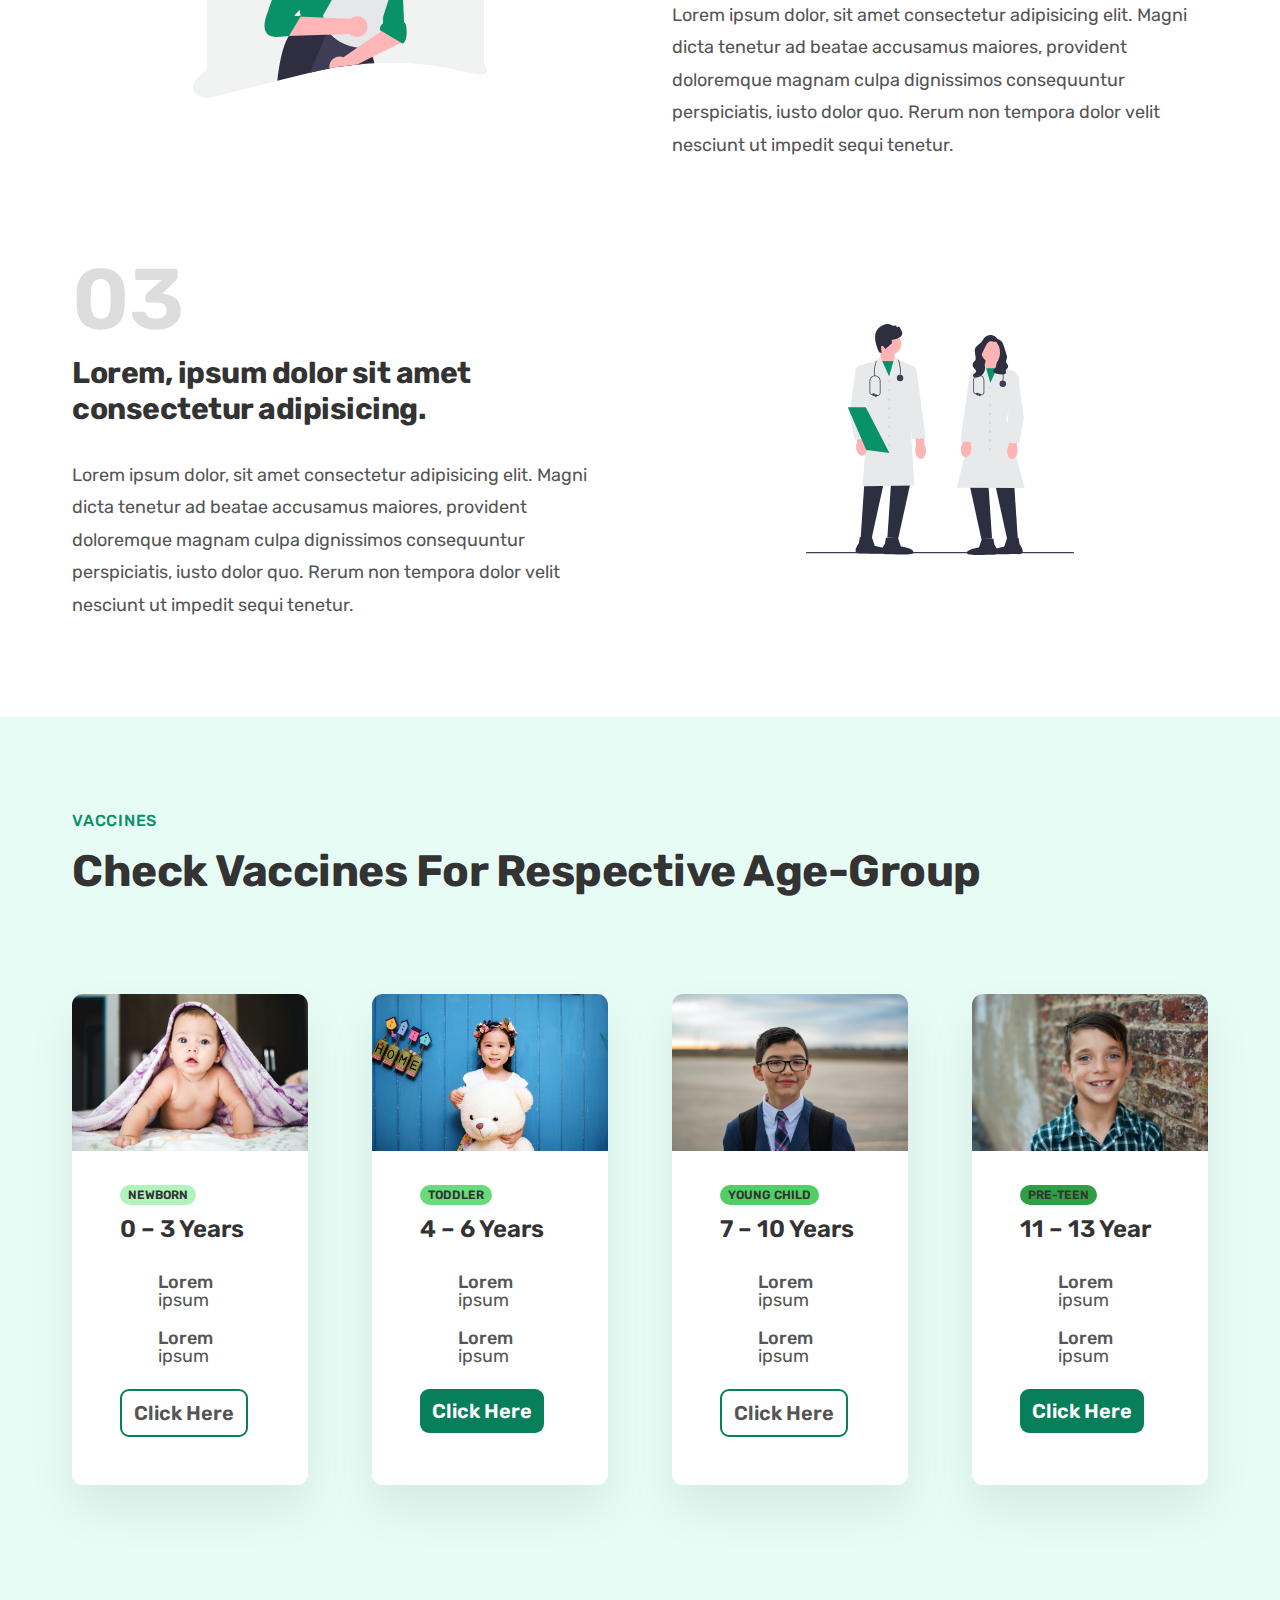
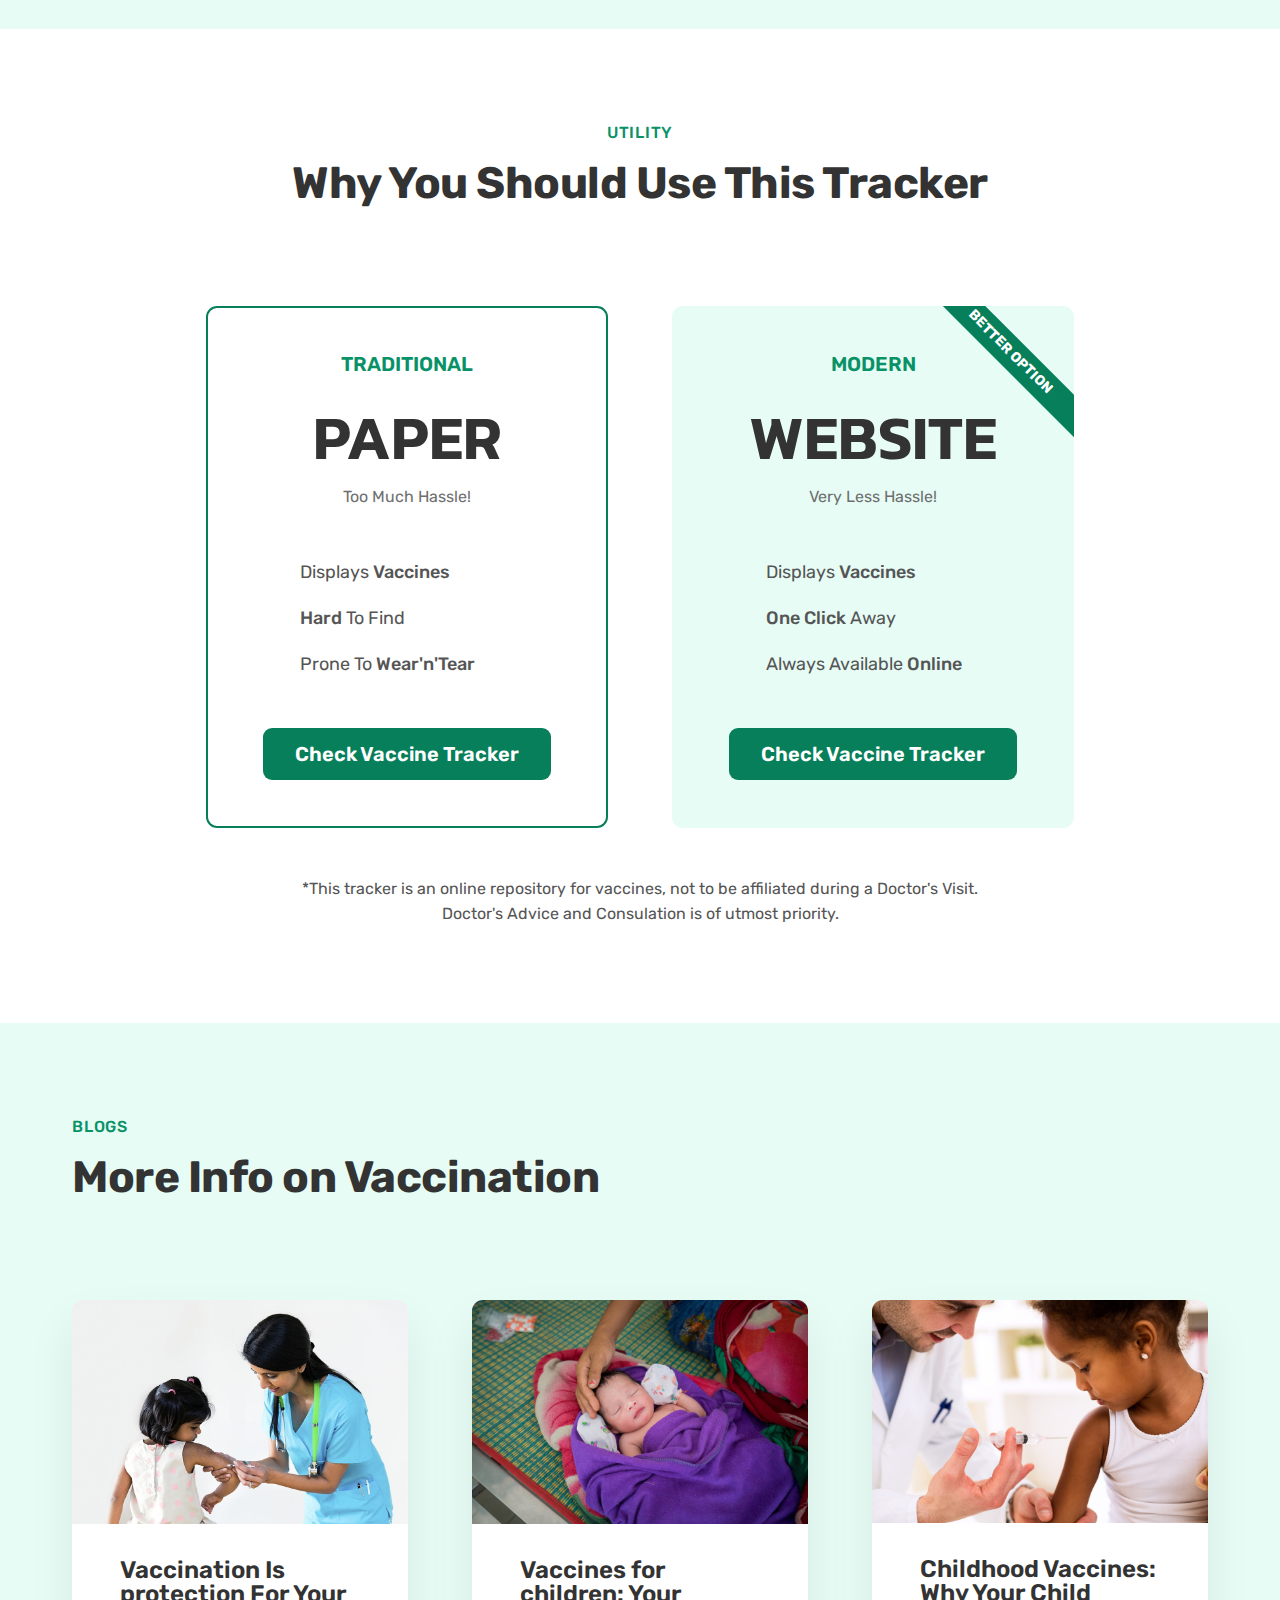
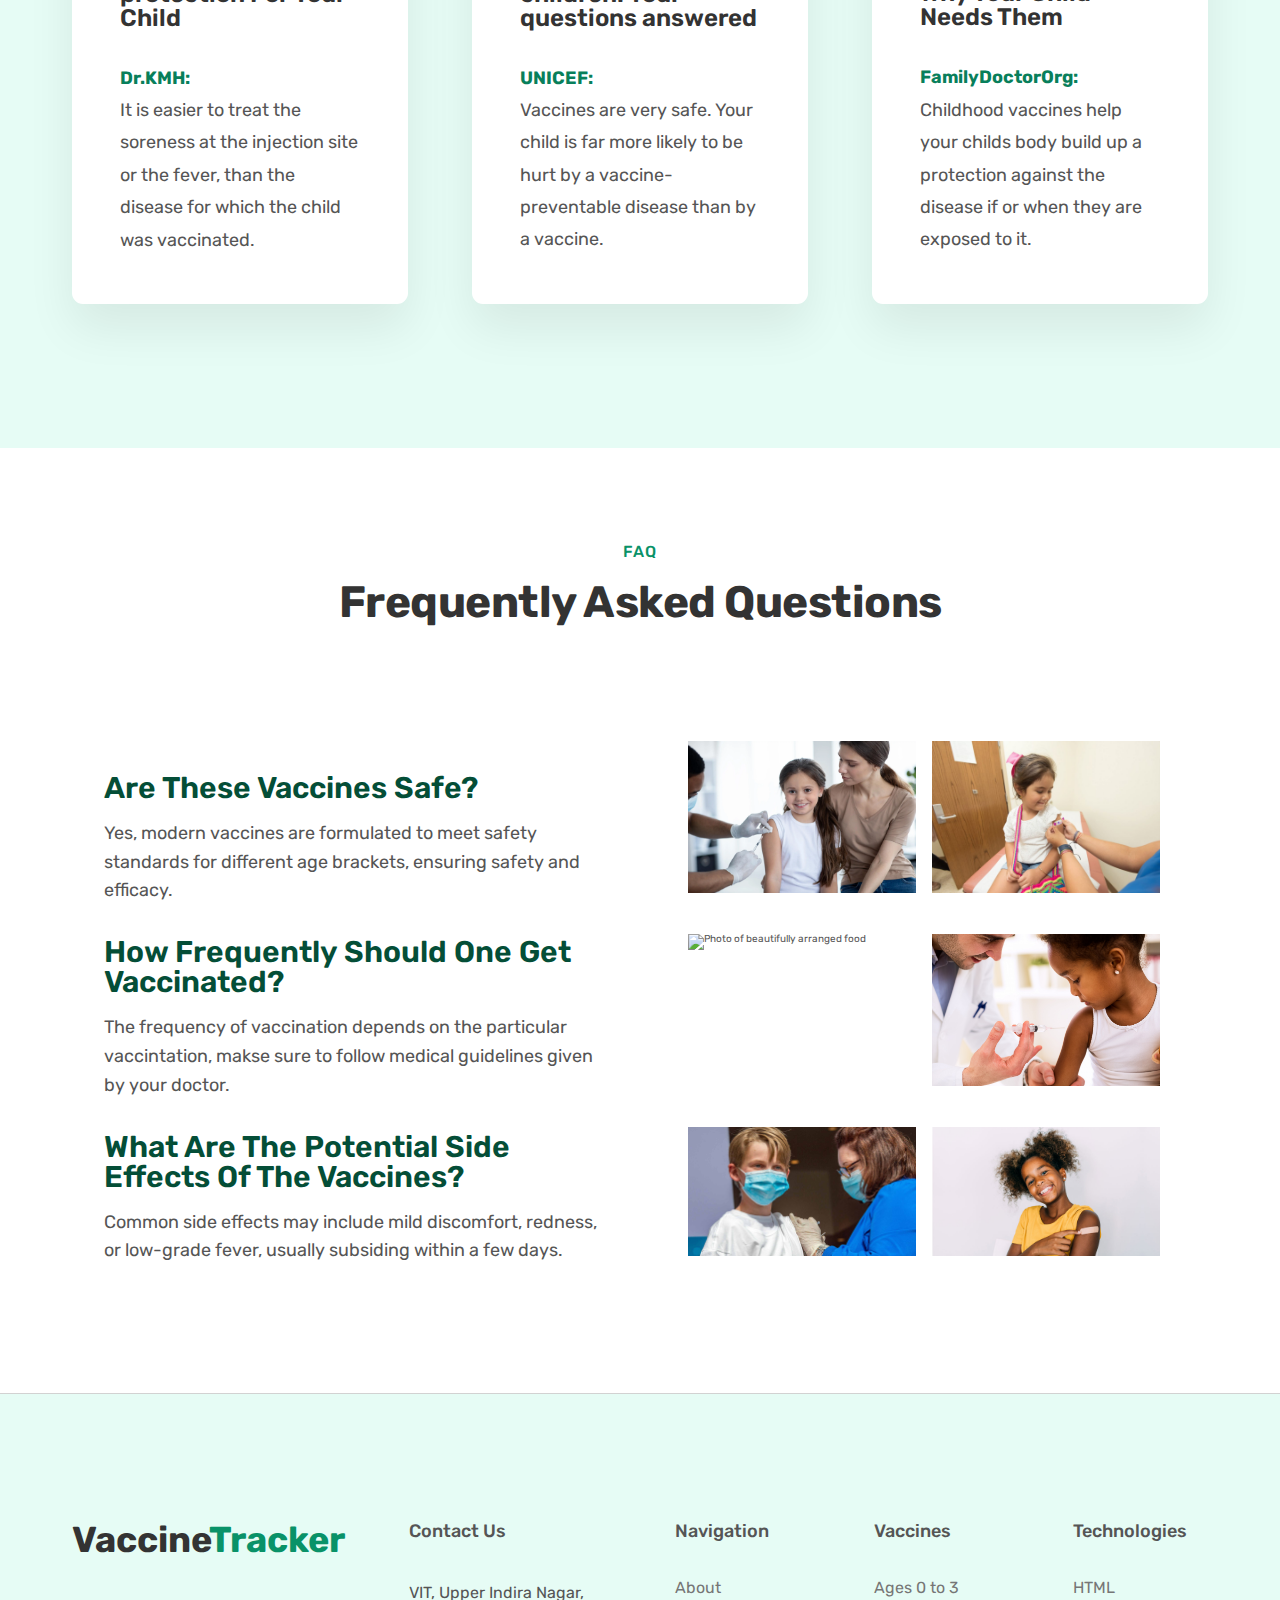
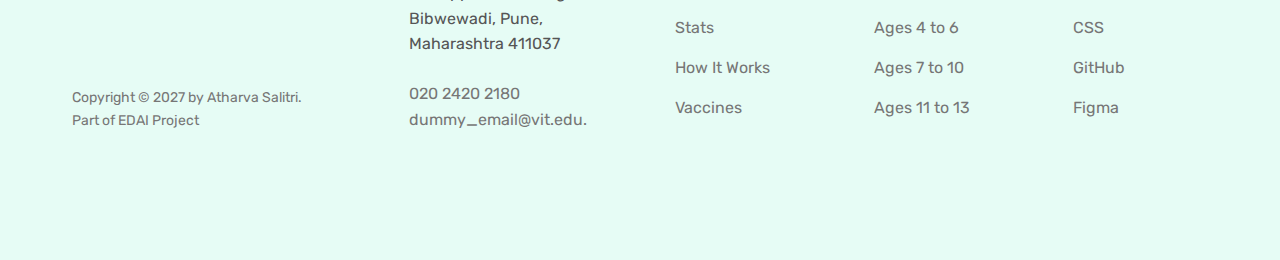
==== commit bfe89341: "about edit" ====
--- a/index.html
+++ b/index.html
@@ -189,8 +189,8 @@
               Welcome to the respository of vaccines
             </h3>
             <p class="about-description">
-              Lorem ipsum dolor sit amet, consectetur adipisicing elit.
-              Molestias iste veritatis molestiae quisquam sed sint?
+              Say <strong>NO</strong> to inconvinience and discomfort as keeping
+              track of your child's vaccination schedule just got way easier!
             </p>
             <ul class="list">
               <li class="list-item">
@@ -214,10 +214,10 @@
                 <span>Makes Parenting Easier!</span>
               </li>
             </ul>
-            <a href="#" class="btn--vaccine btn--full margin-right-sm"
+            <a href="#vaccines" class="btn--vaccine btn--full margin-right-sm"
               >Show Vaccines</a
             >
-            <a href="#" class="btn--vaccine btn--outline">More Info</a>
+            <a href="#how" class="btn--vaccine btn--outline">More Info</a>
           </div>
         </div>
       </section>
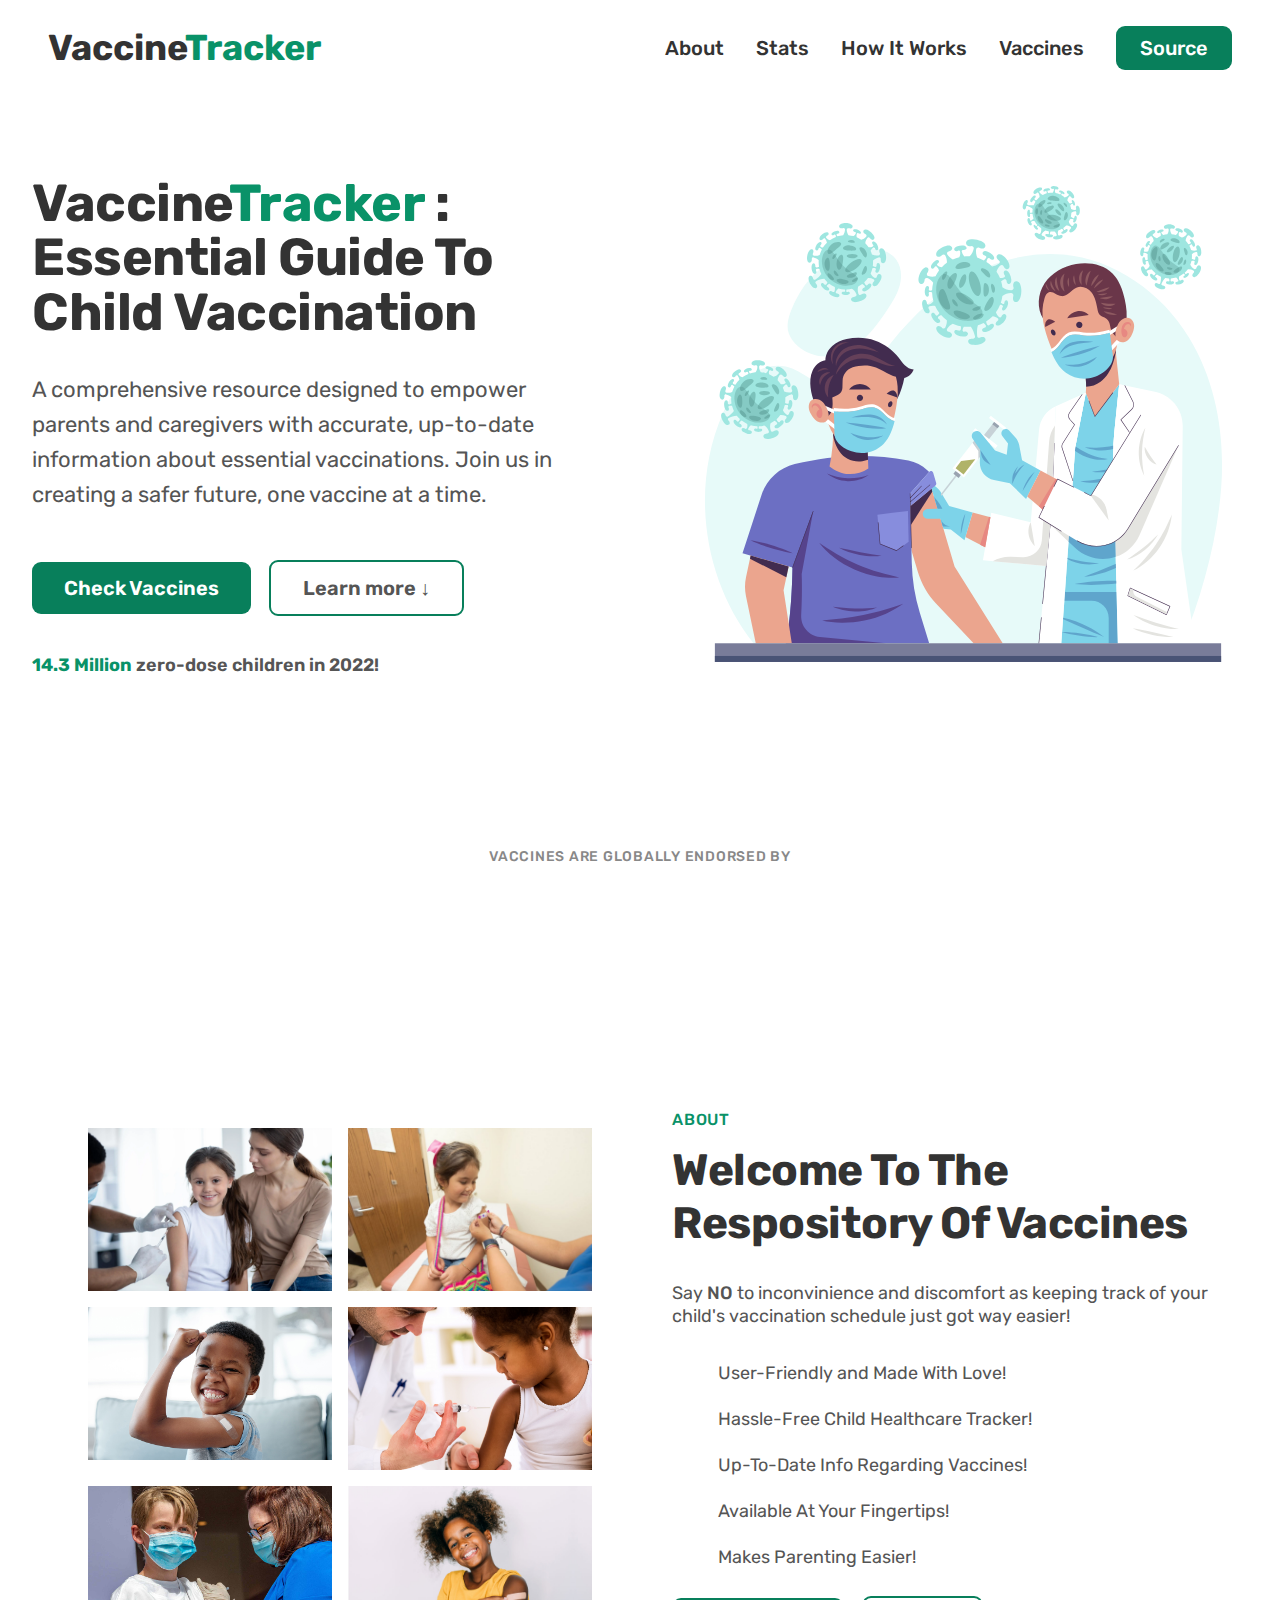
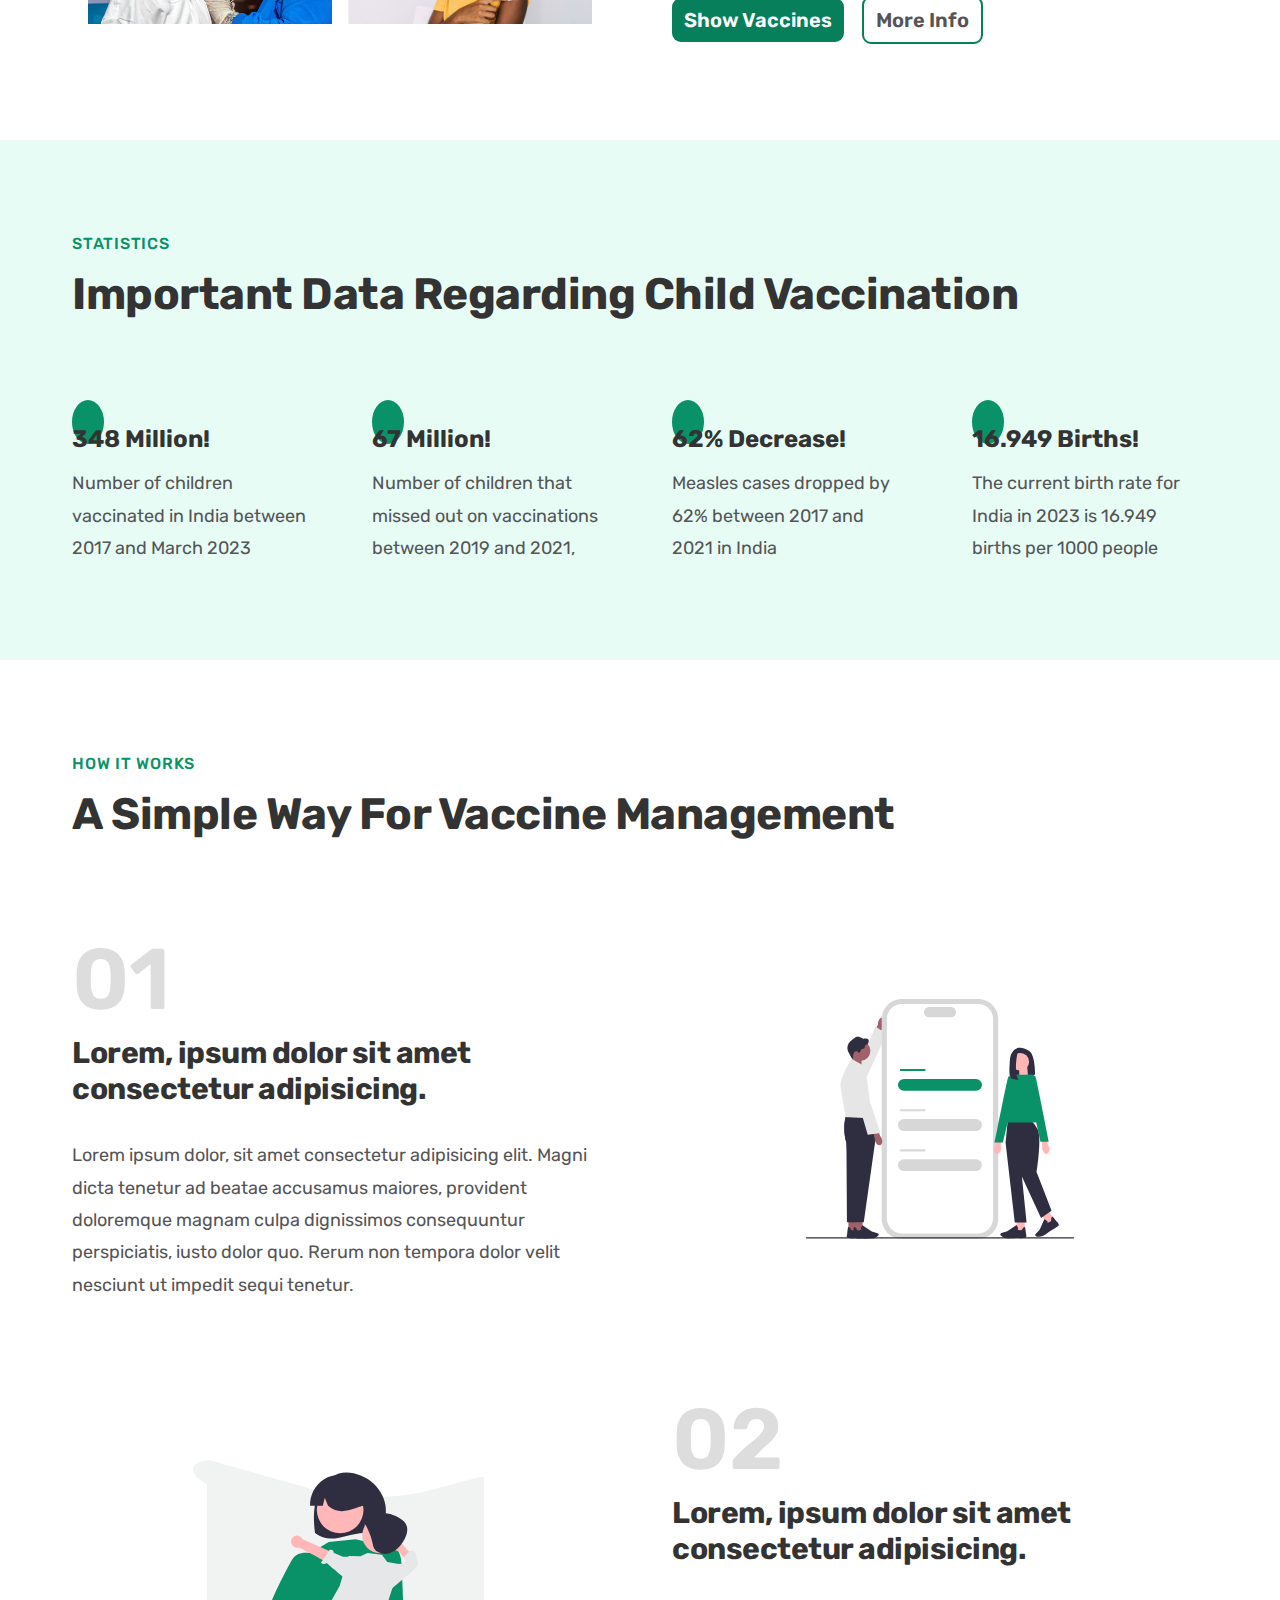
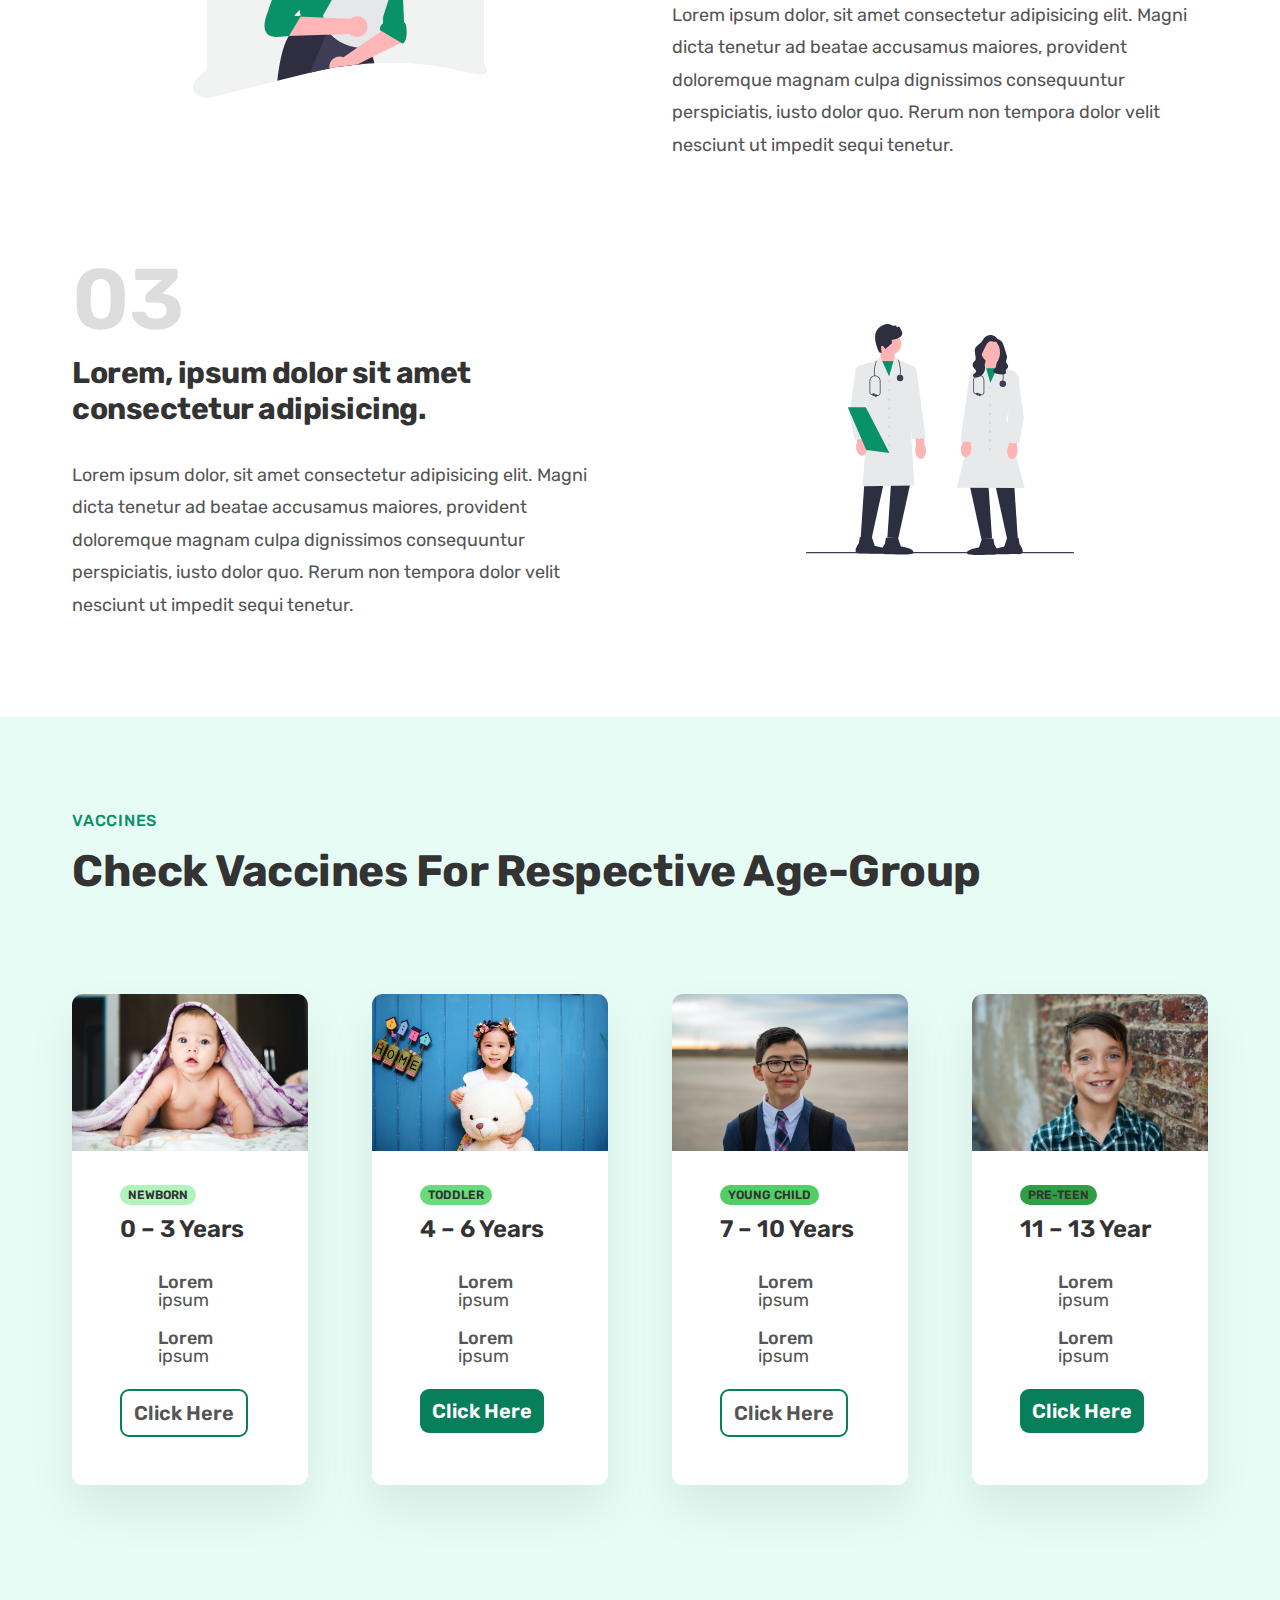
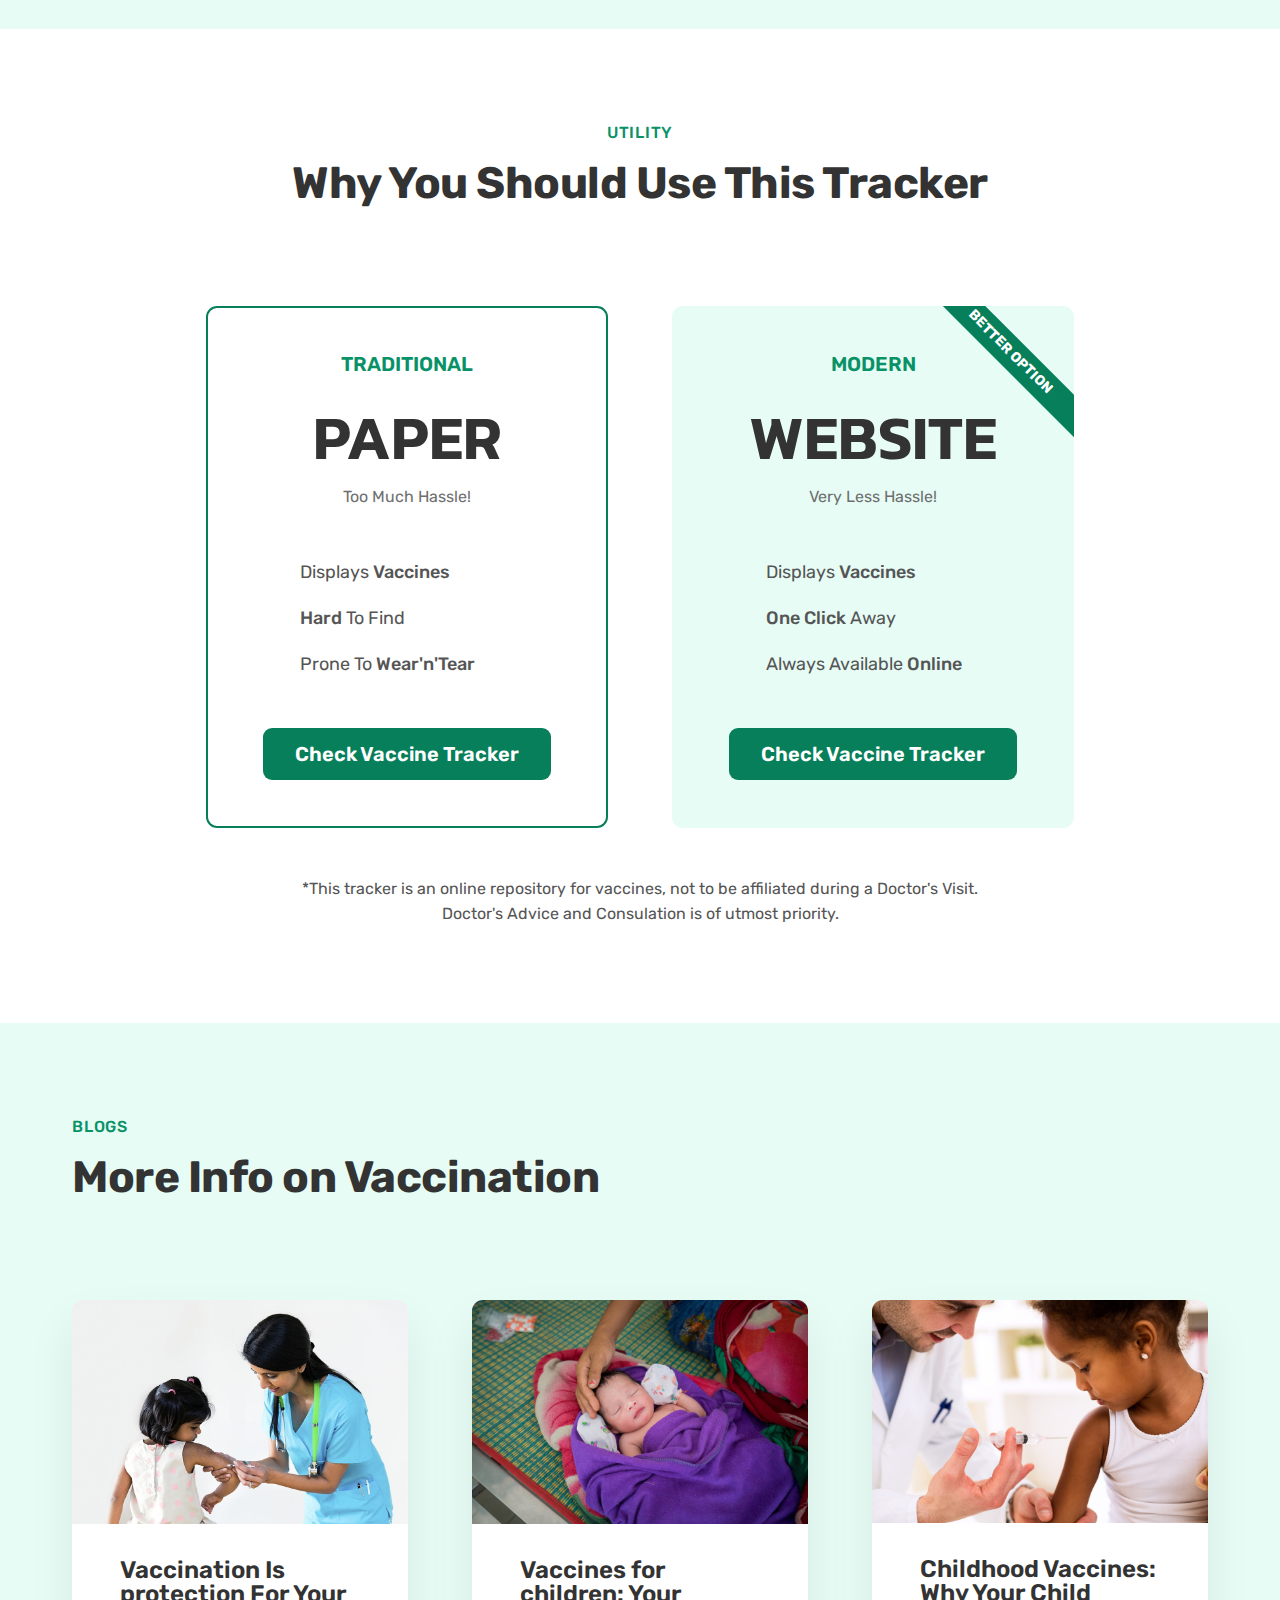
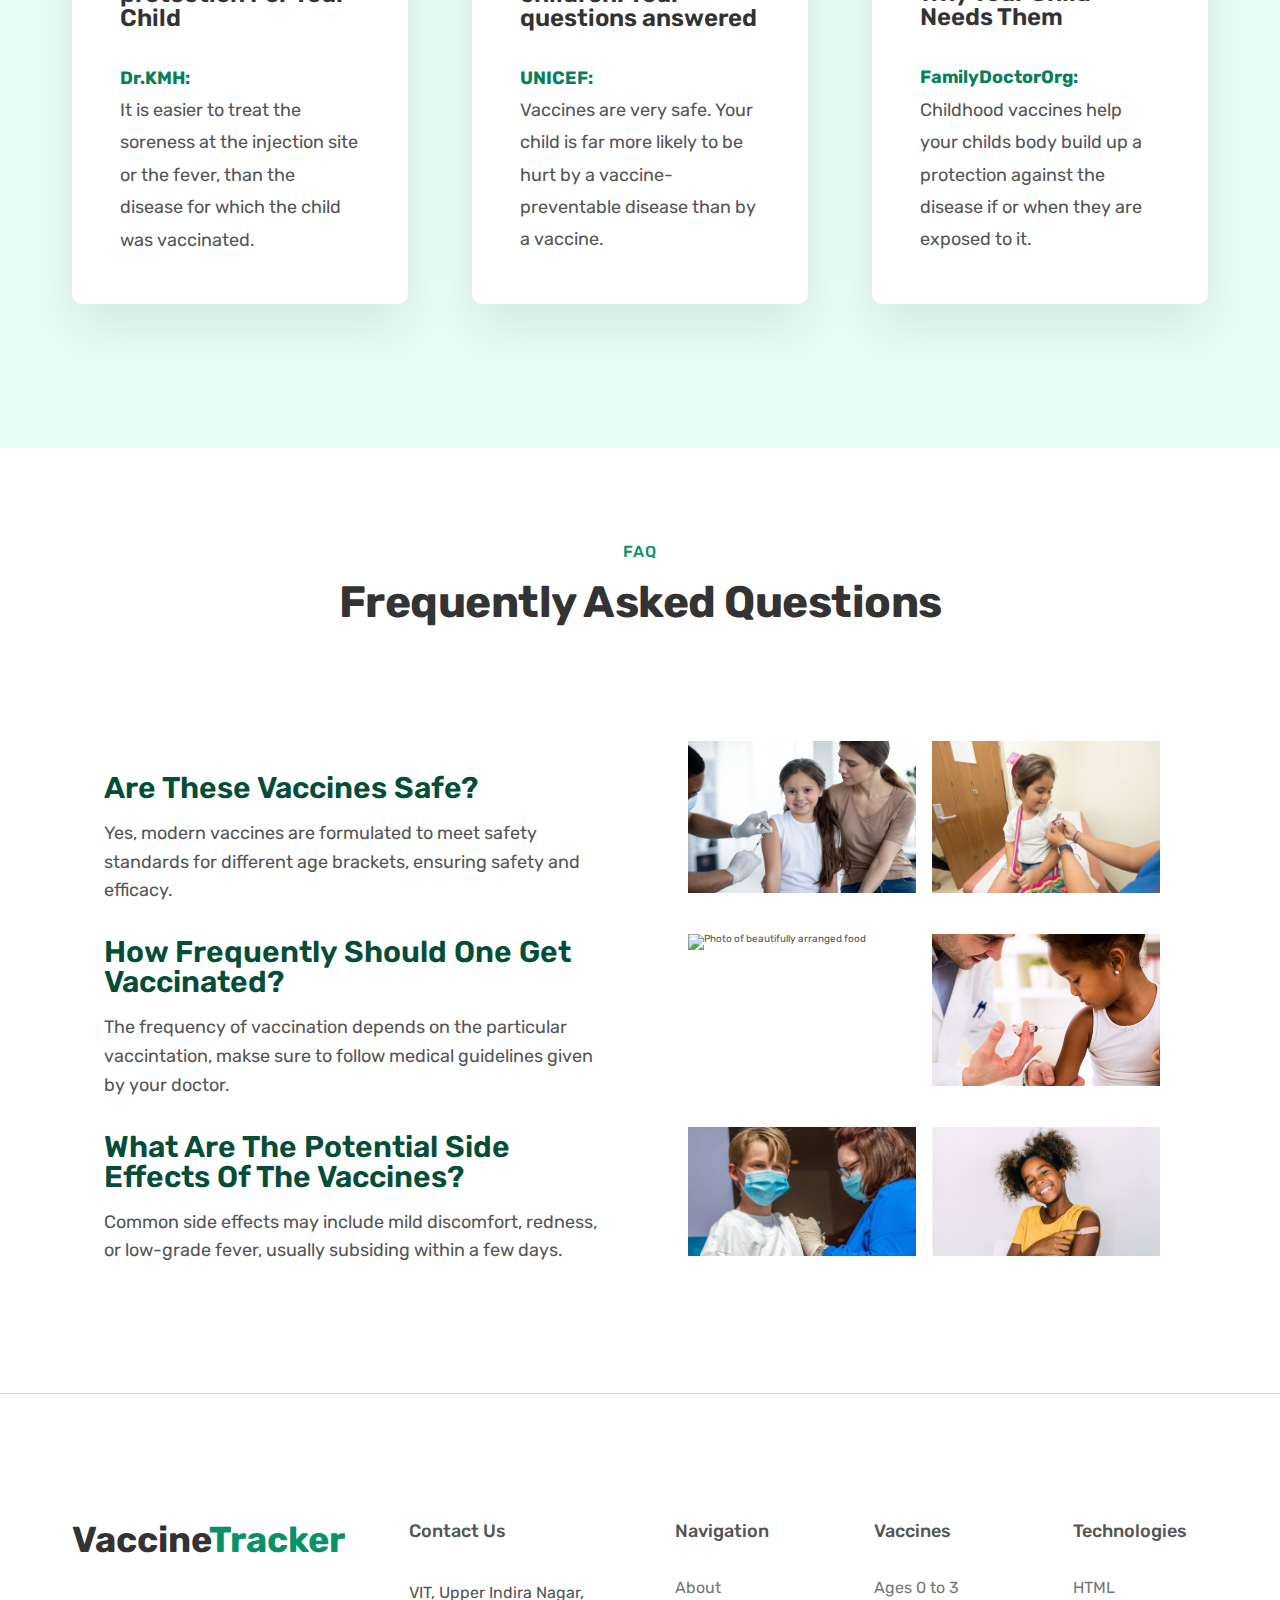
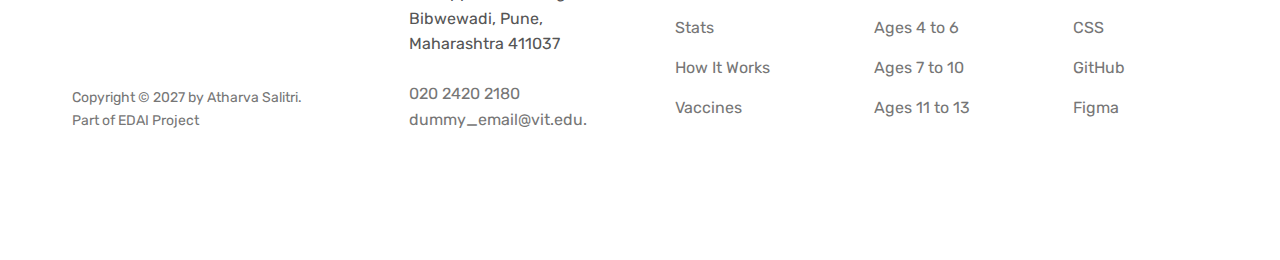
==== commit b92e64e3: "stats" ====
--- a/index.html
+++ b/index.html
@@ -235,39 +235,41 @@
           <div class="statistics">
             <ion-icon
               class="statistics-icon"
-              name="infinite-outline"
+              name="accessibility-outline"
             ></ion-icon>
-            <p class="statistics-title">Data and Stat!</p>
+            <p class="statistics-title">348 Million!</p>
             <p class="statistics-text">
-              Lorem ipsum dolor sit amet consectetur adipisicing elit. Inventore
-              qui quos maxime.
+              Number of children vaccinated in India between 2017 and March 2023
             </p>
           </div>
           <div class="statistics">
             <ion-icon
               class="statistics-icon"
-              name="nutrition-outline"
+              name="infinite-outline"
             ></ion-icon>
-            <p class="statistics-title">Data and Stat!</p>
+            <p class="statistics-title">67 Million!</p>
             <p class="statistics-text">
-              Lorem ipsum dolor sit amet consectetur adipisicing elit.
-              Laudantium fugiat totam
-            </p>
-          </div>
+              Number of children that missed out on vaccinations between 2019
+              and 2021,
+            </p>
+          </div>
+
           <div class="statistics">
-            <ion-icon class="statistics-icon" name="leaf-outline"></ion-icon>
-            <p class="statistics-title">Data and Stat!</p>
+            <ion-icon
+              class="statistics-icon"
+              name="heart-half-outline"
+            ></ion-icon>
+            <p class="statistics-title">62% Decrease!</p>
             <p class="statistics-text">
-              Lorem ipsum dolor sit amet, consectetur adipisicing elit. Nisi,
-              quae in?
+              Measles cases dropped by 62% between 2017 and 2021 in India
             </p>
           </div>
           <div class="statistics">
-            <ion-icon class="statistics-icon" name="pause-outline"></ion-icon>
-            <p class="statistics-title">Data and Stat!</p>
+            <ion-icon class="statistics-icon" name="earth-outline"></ion-icon>
+            <p class="statistics-title">16.949 Births!</p>
             <p class="statistics-text">
-              Lorem ipsum dolor sit amet consectetur adipisicing elit. Veniam,
-              natus similique!
+              The current birth rate for India in 2023 is 16.949 births per 1000
+              people
             </p>
           </div>
         </div>
--- a/css/style.css
+++ b/css/style.css
@@ -236,6 +236,11 @@
   margin-bottom: 1.6rem;
 }
 
+.statistics-icon:hover,
+.statistics-title:hover {
+  scale: 1.03;
+}
+
 .statistics-text {
   font-size: 1.8rem;
   line-height: 1.8;
@@ -503,7 +508,7 @@
 /* FOOTER SECTION */
 /**************************/
 .footer {
-  background-color: #e6fcf5;
+  /* background-color: #e6fcf5; */
   padding: 12.8rem 0;
   border-top: 1px solid #d2d2d2;
 }
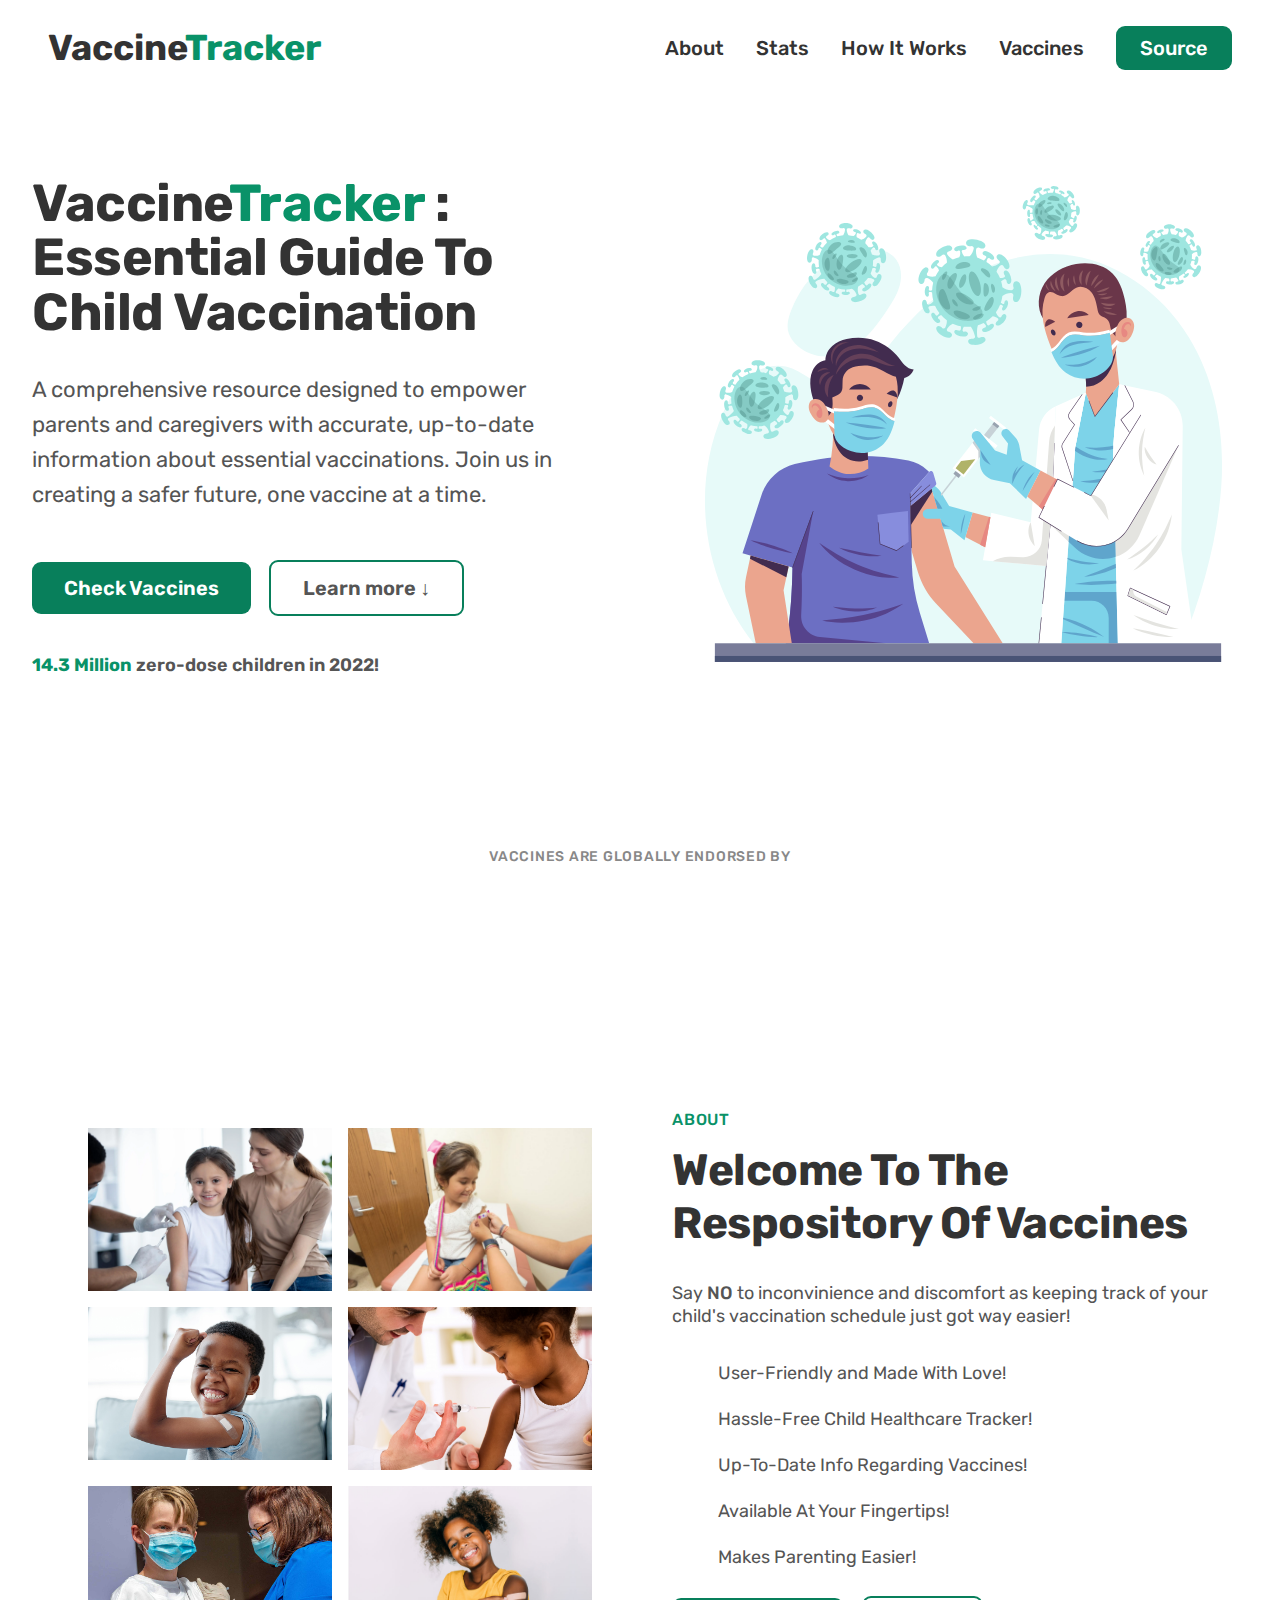
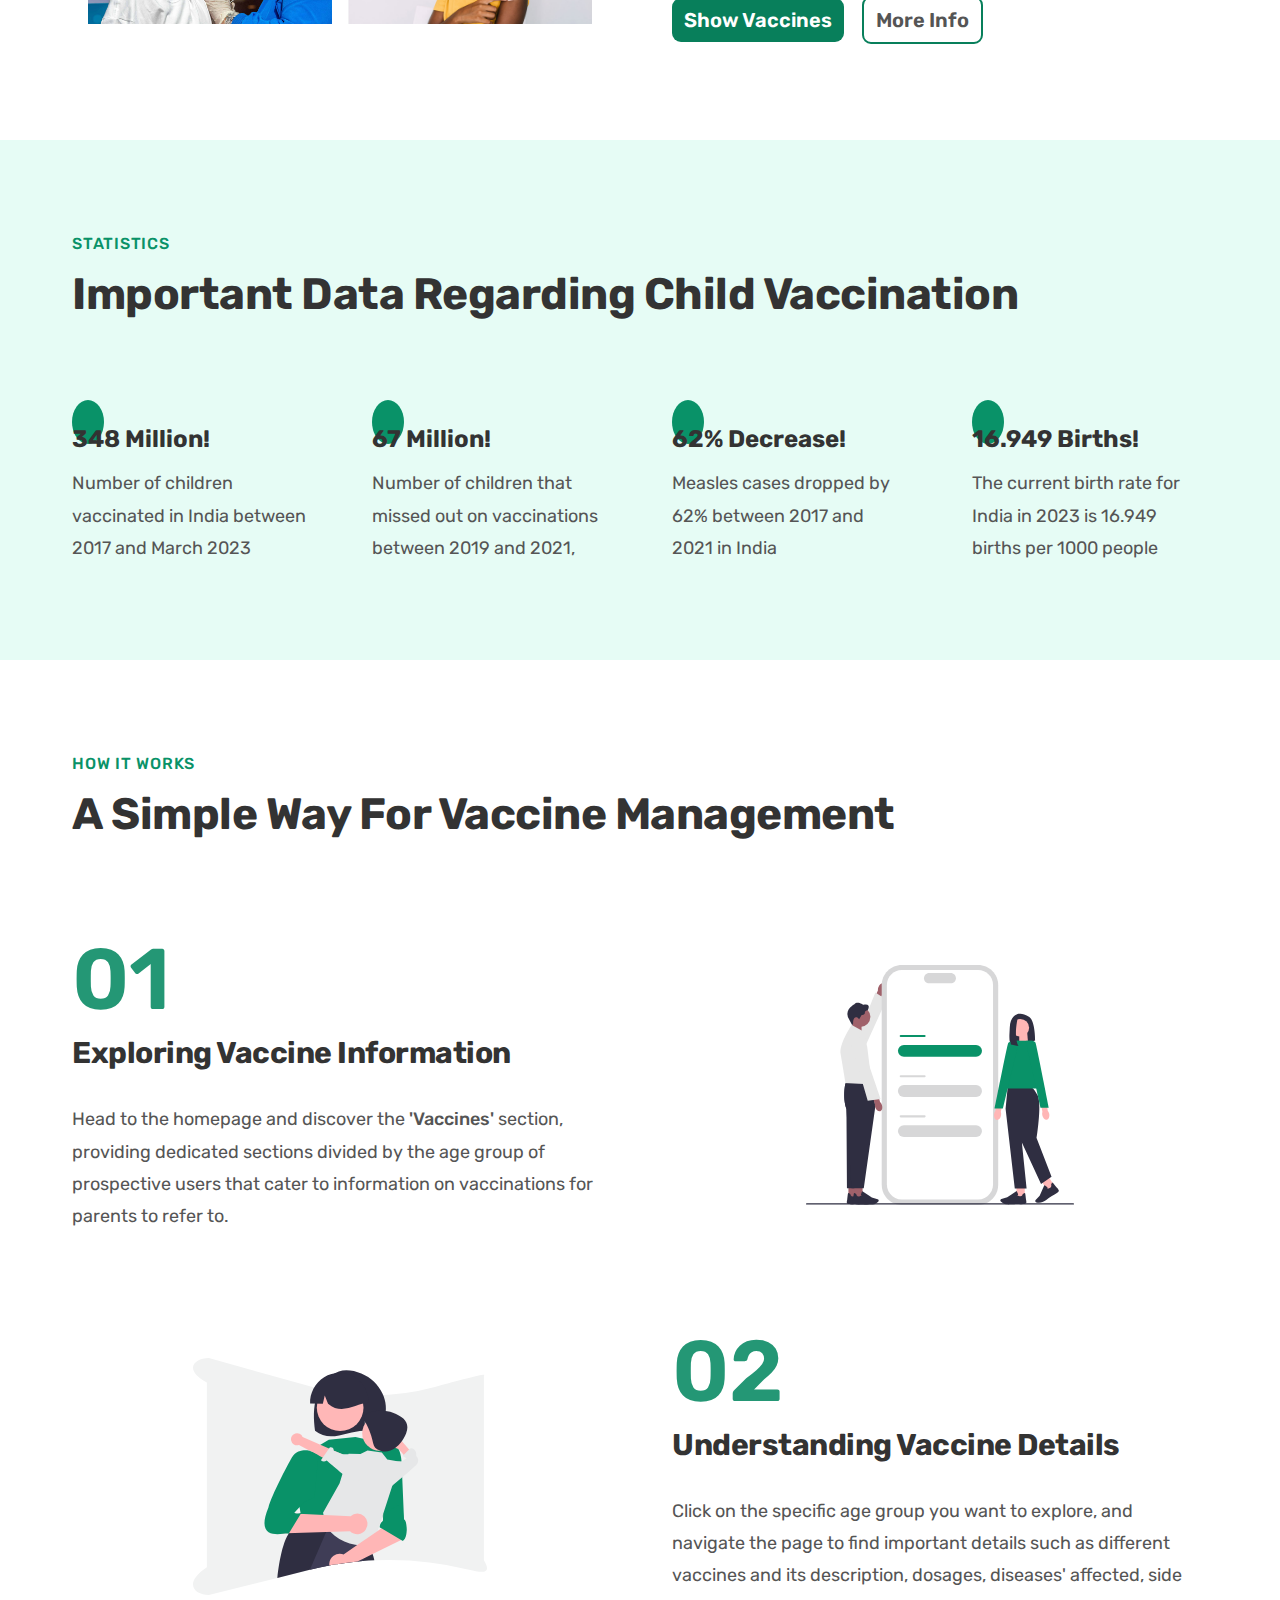
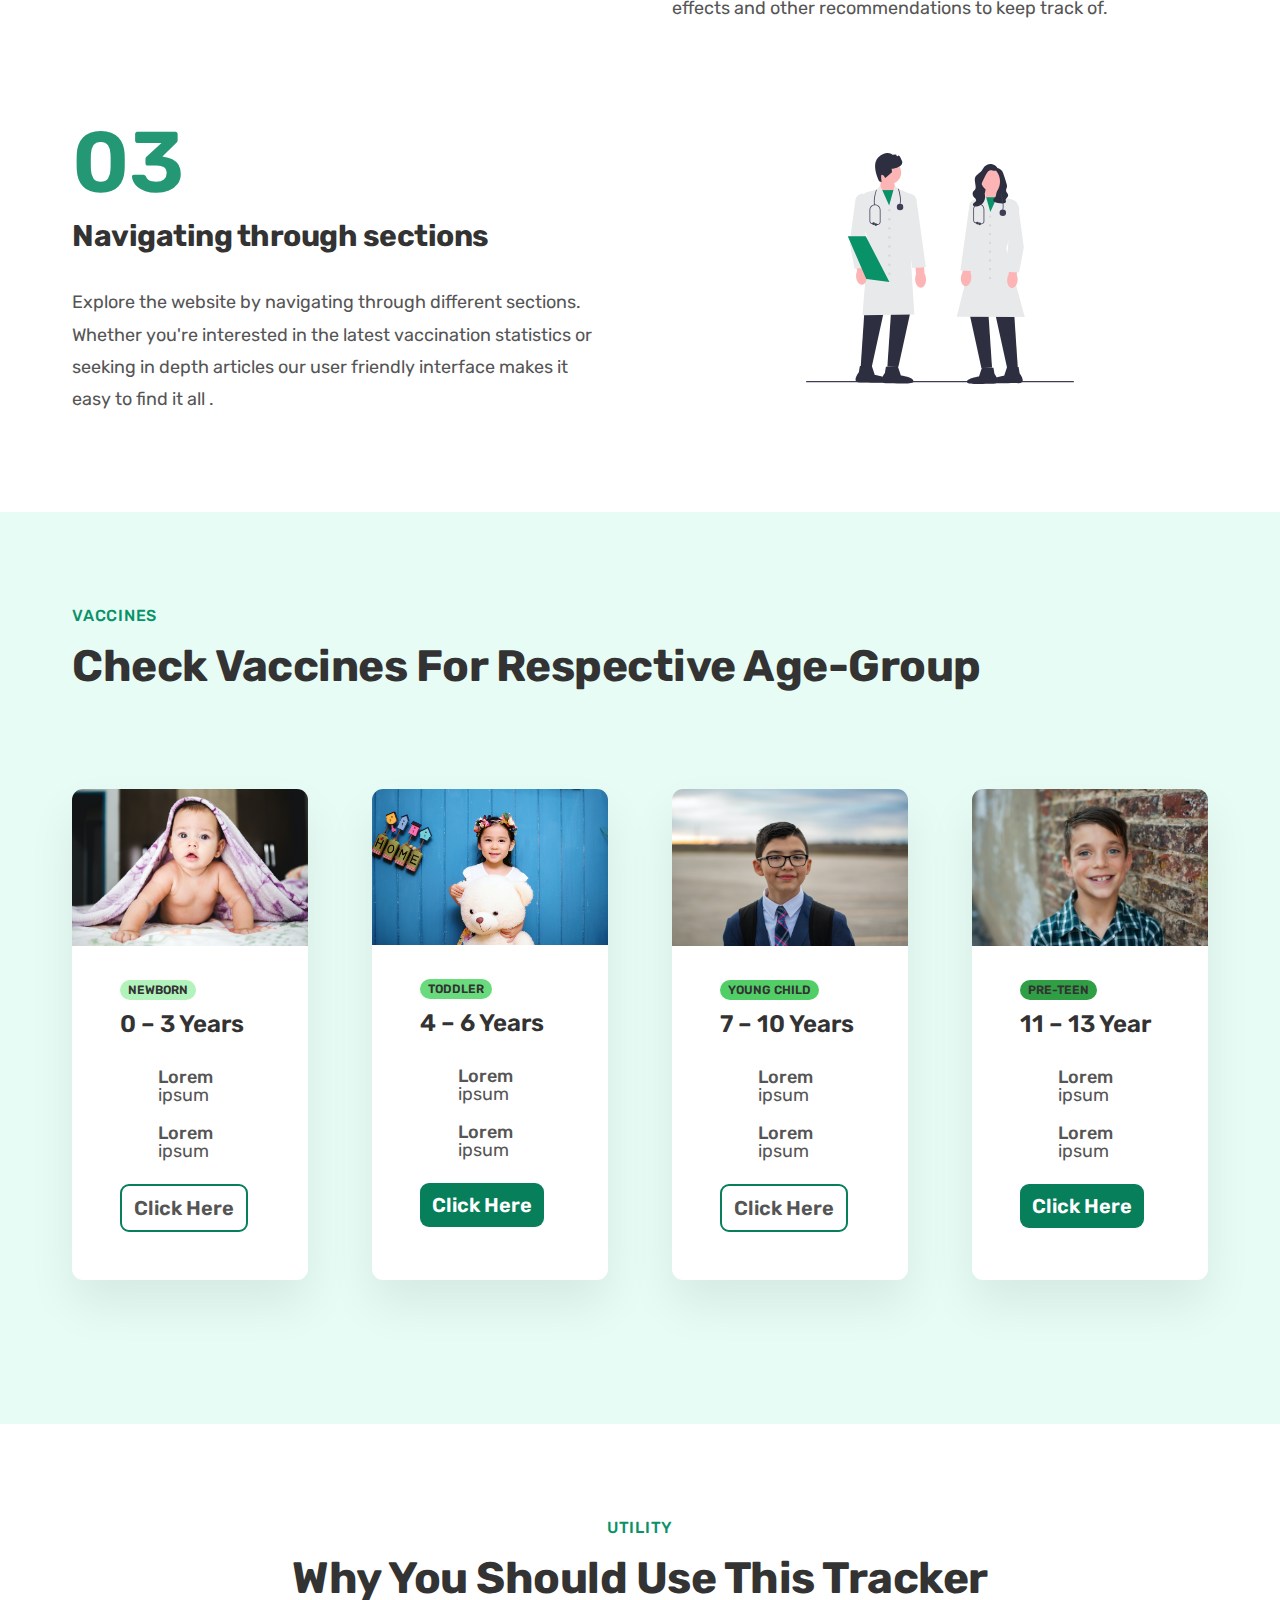
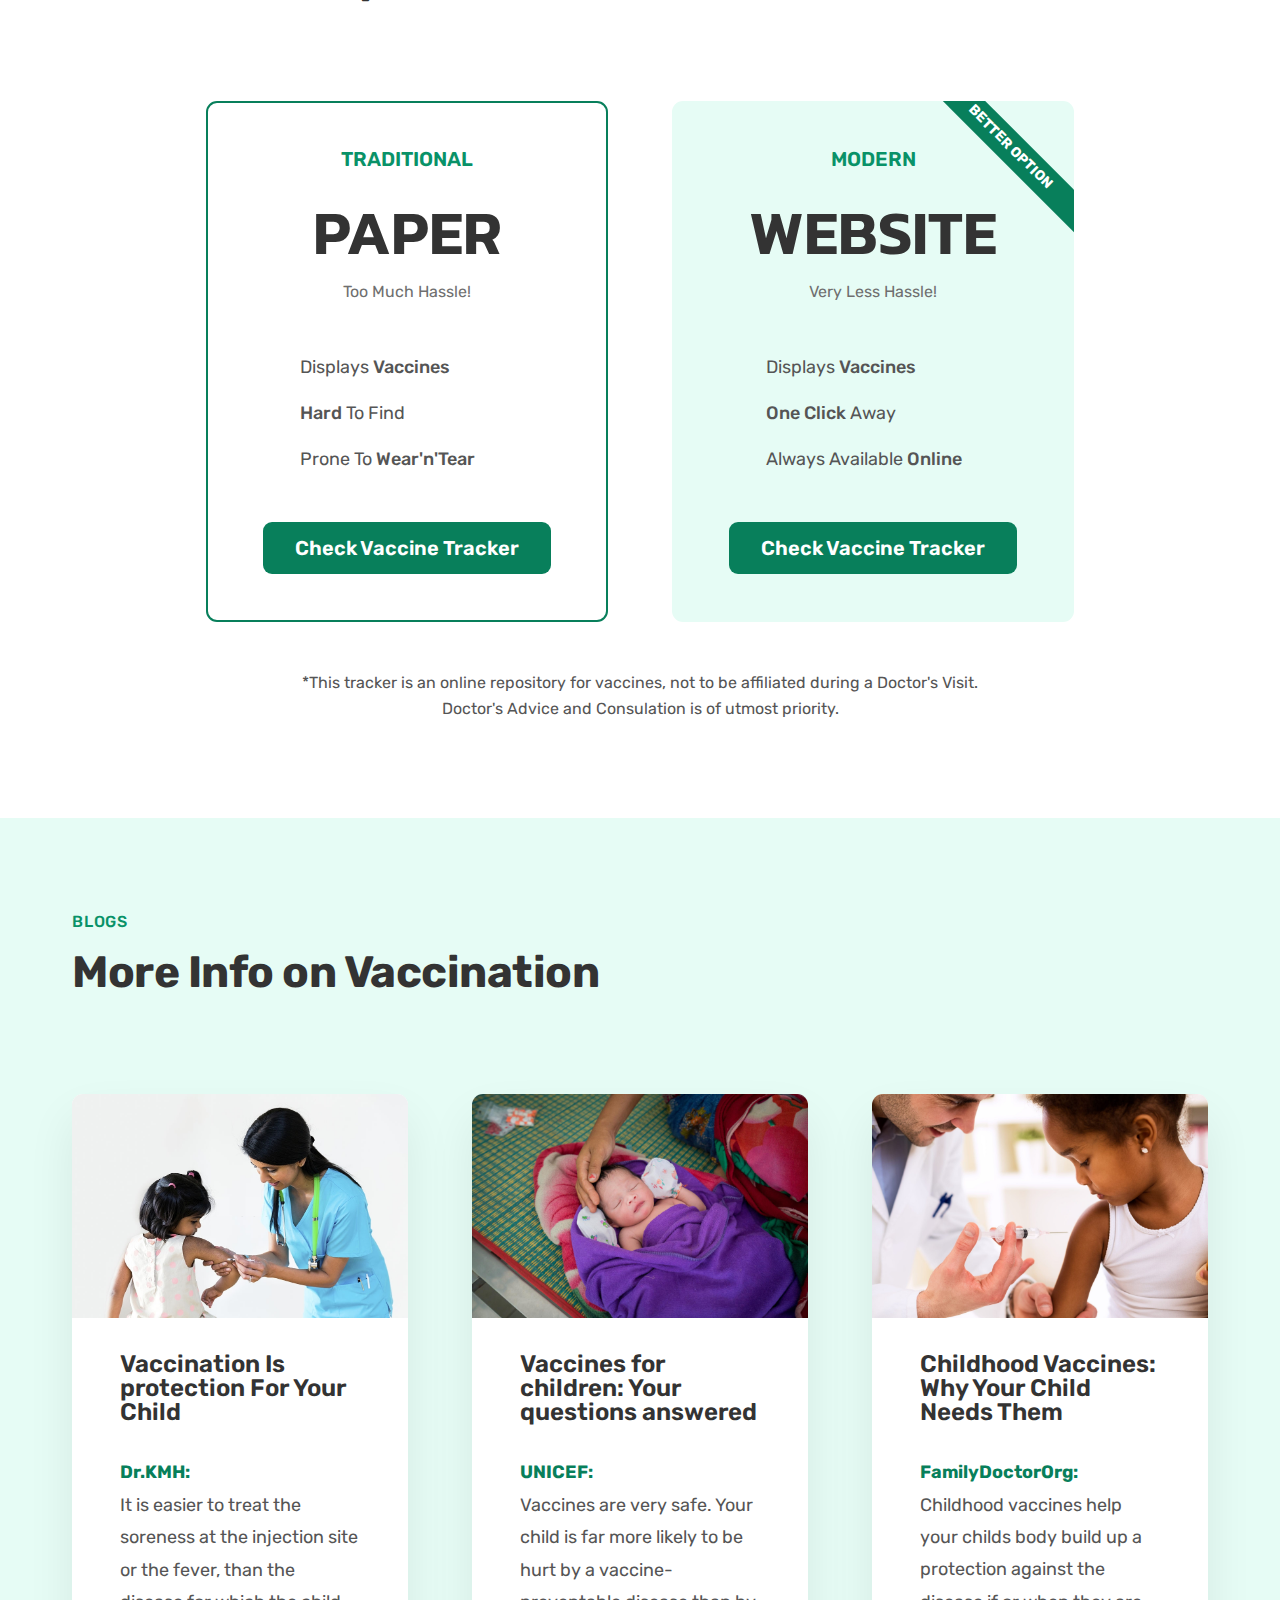
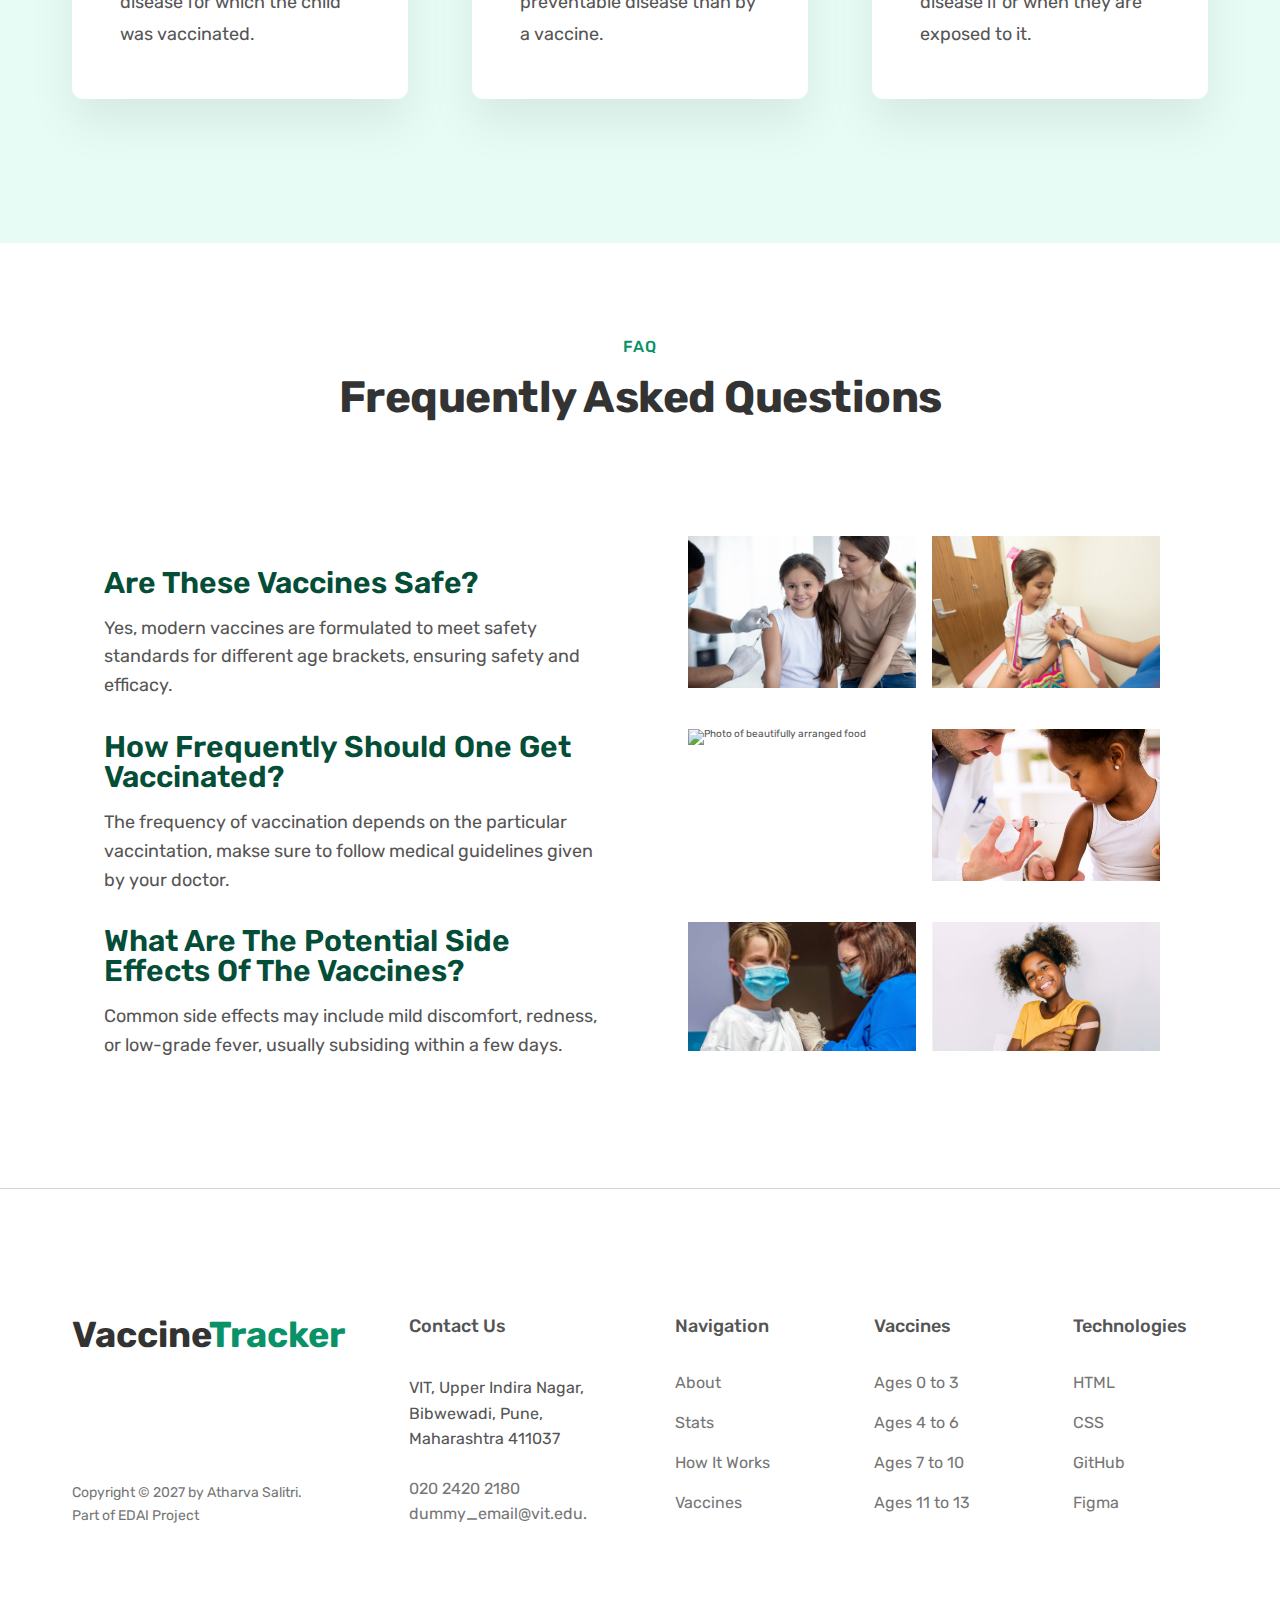
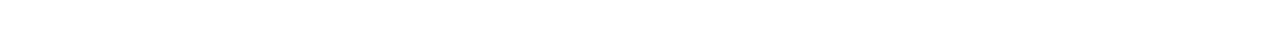
==== commit fac52ed7: "how it works content" ====
--- a/index.html
+++ b/index.html
@@ -286,15 +286,12 @@
           <!-- STEP 01 -->
           <div class="step-text-box">
             <p class="step-number">01</p>
-            <h3 class="heading-tertiary">
-              Lorem, ipsum dolor sit amet consectetur adipisicing.
-            </h3>
+            <h3 class="heading-tertiary">Exploring Vaccine Information</h3>
             <p class="step-description">
-              Lorem ipsum dolor, sit amet consectetur adipisicing elit. Magni
-              dicta tenetur ad beatae accusamus maiores, provident doloremque
-              magnam culpa dignissimos consequuntur perspiciatis, iusto dolor
-              quo. Rerum non tempora dolor velit nesciunt ut impedit sequi
-              tenetur.
+              Head to the homepage and discover the
+              <strong>'Vaccines'</strong> section, providing dedicated sections
+              divided by the age group of prospective users that cater to
+              information on vaccinations for parents to refer to.
             </p>
           </div>
 
@@ -317,30 +314,24 @@
 
           <div class="step-text-box">
             <p class="step-number">02</p>
-            <h3 class="heading-tertiary">
-              Lorem, ipsum dolor sit amet consectetur adipisicing.
-            </h3>
+            <h3 class="heading-tertiary">Understanding Vaccine Details</h3>
             <p class="step-description">
-              Lorem ipsum dolor, sit amet consectetur adipisicing elit. Magni
-              dicta tenetur ad beatae accusamus maiores, provident doloremque
-              magnam culpa dignissimos consequuntur perspiciatis, iusto dolor
-              quo. Rerum non tempora dolor velit nesciunt ut impedit sequi
-              tenetur.
+              Click on the specific age group you want to explore, and navigate
+              the page to find important details such as different vaccines and
+              its description, dosages, diseases' affected, side effects and
+              other recommendations to keep track of.
             </p>
           </div>
 
           <!-- STEP 03 -->
           <div class="step-text-box">
             <p class="step-number">03</p>
-            <h3 class="heading-tertiary">
-              Lorem, ipsum dolor sit amet consectetur adipisicing.
-            </h3>
+            <h3 class="heading-tertiary">Navigating through sections</h3>
             <p class="step-description">
-              Lorem ipsum dolor, sit amet consectetur adipisicing elit. Magni
-              dicta tenetur ad beatae accusamus maiores, provident doloremque
-              magnam culpa dignissimos consequuntur perspiciatis, iusto dolor
-              quo. Rerum non tempora dolor velit nesciunt ut impedit sequi
-              tenetur.
+              Explore the website by navigating through different sections.
+              Whether you're interested in the latest vaccination statistics or
+              seeking in depth articles our user friendly interface makes it
+              easy to find it all .
             </p>
           </div>
 
--- a/css/style.css
+++ b/css/style.css
@@ -257,6 +257,7 @@
   font-size: 8.6rem;
   font-weight: 600;
   color: #ddd;
+  color: #01875fdc;
   margin-bottom: 1.2rem;
 }
 
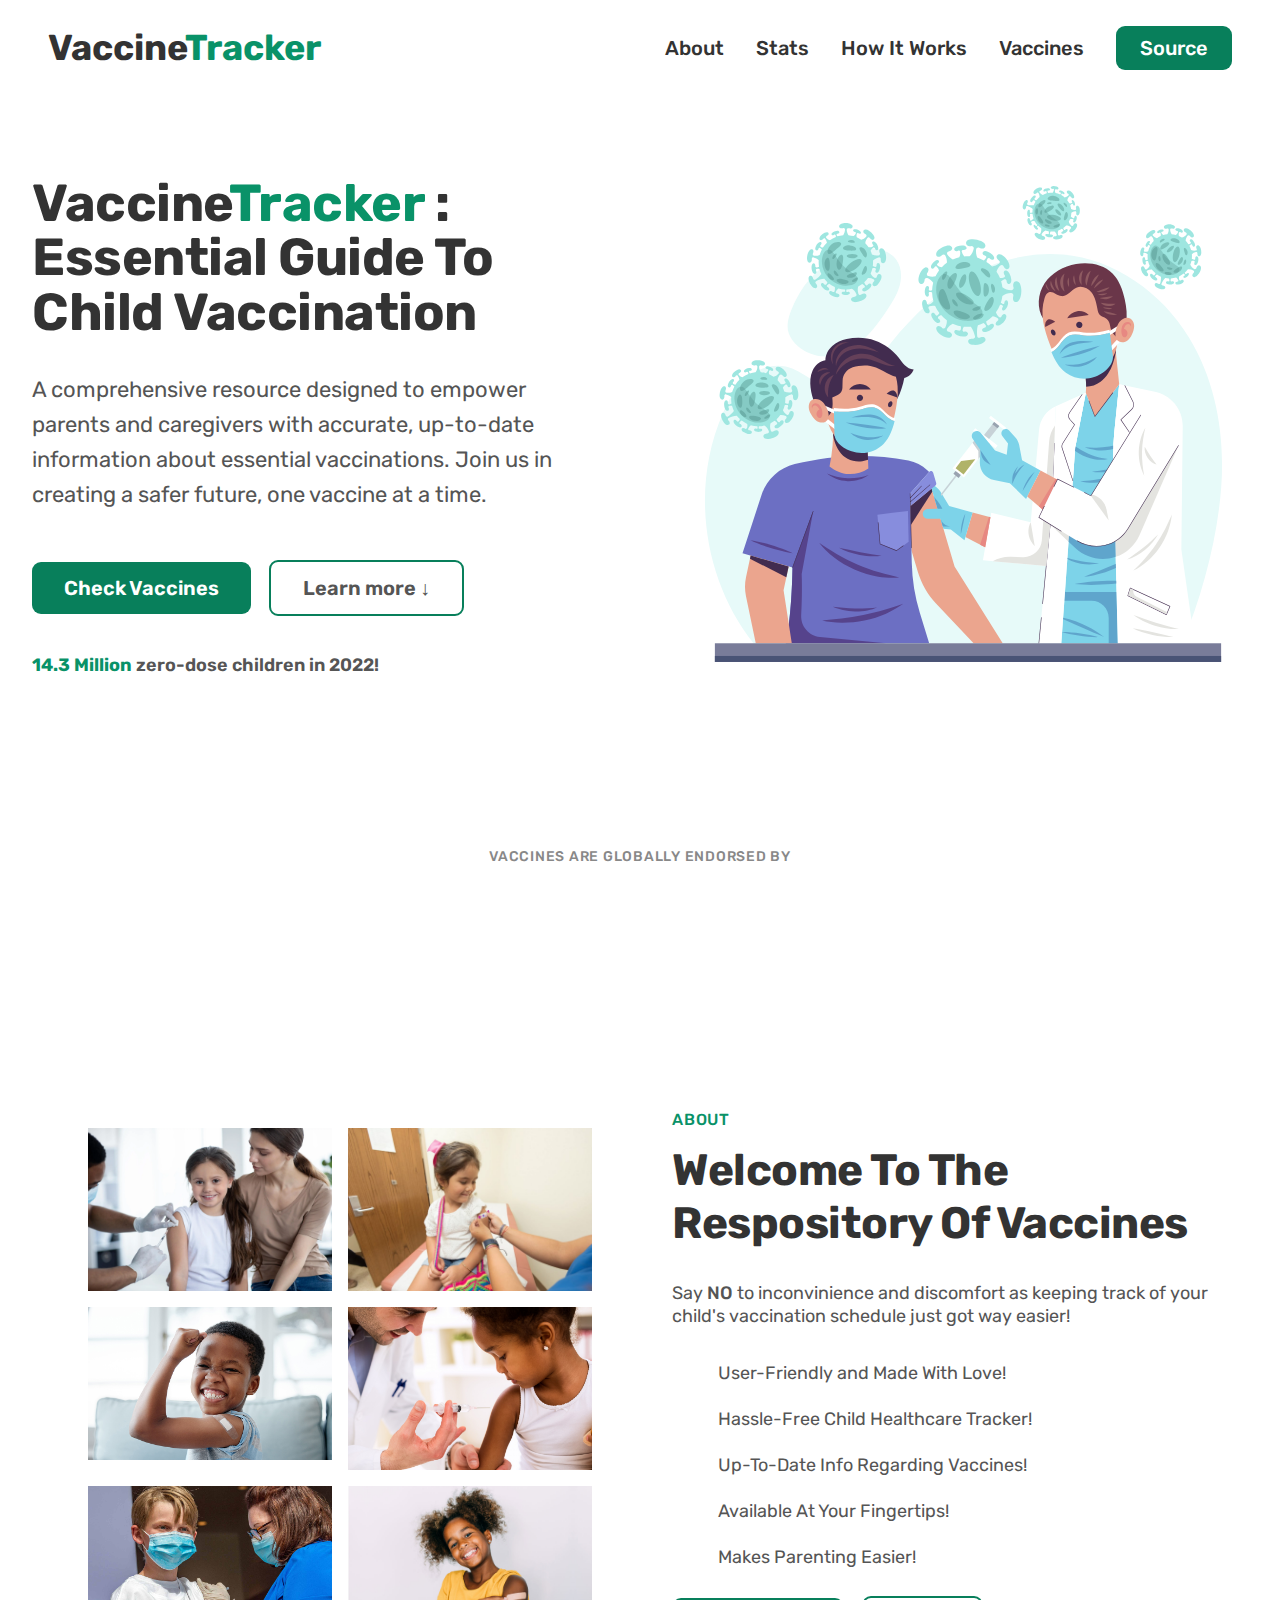
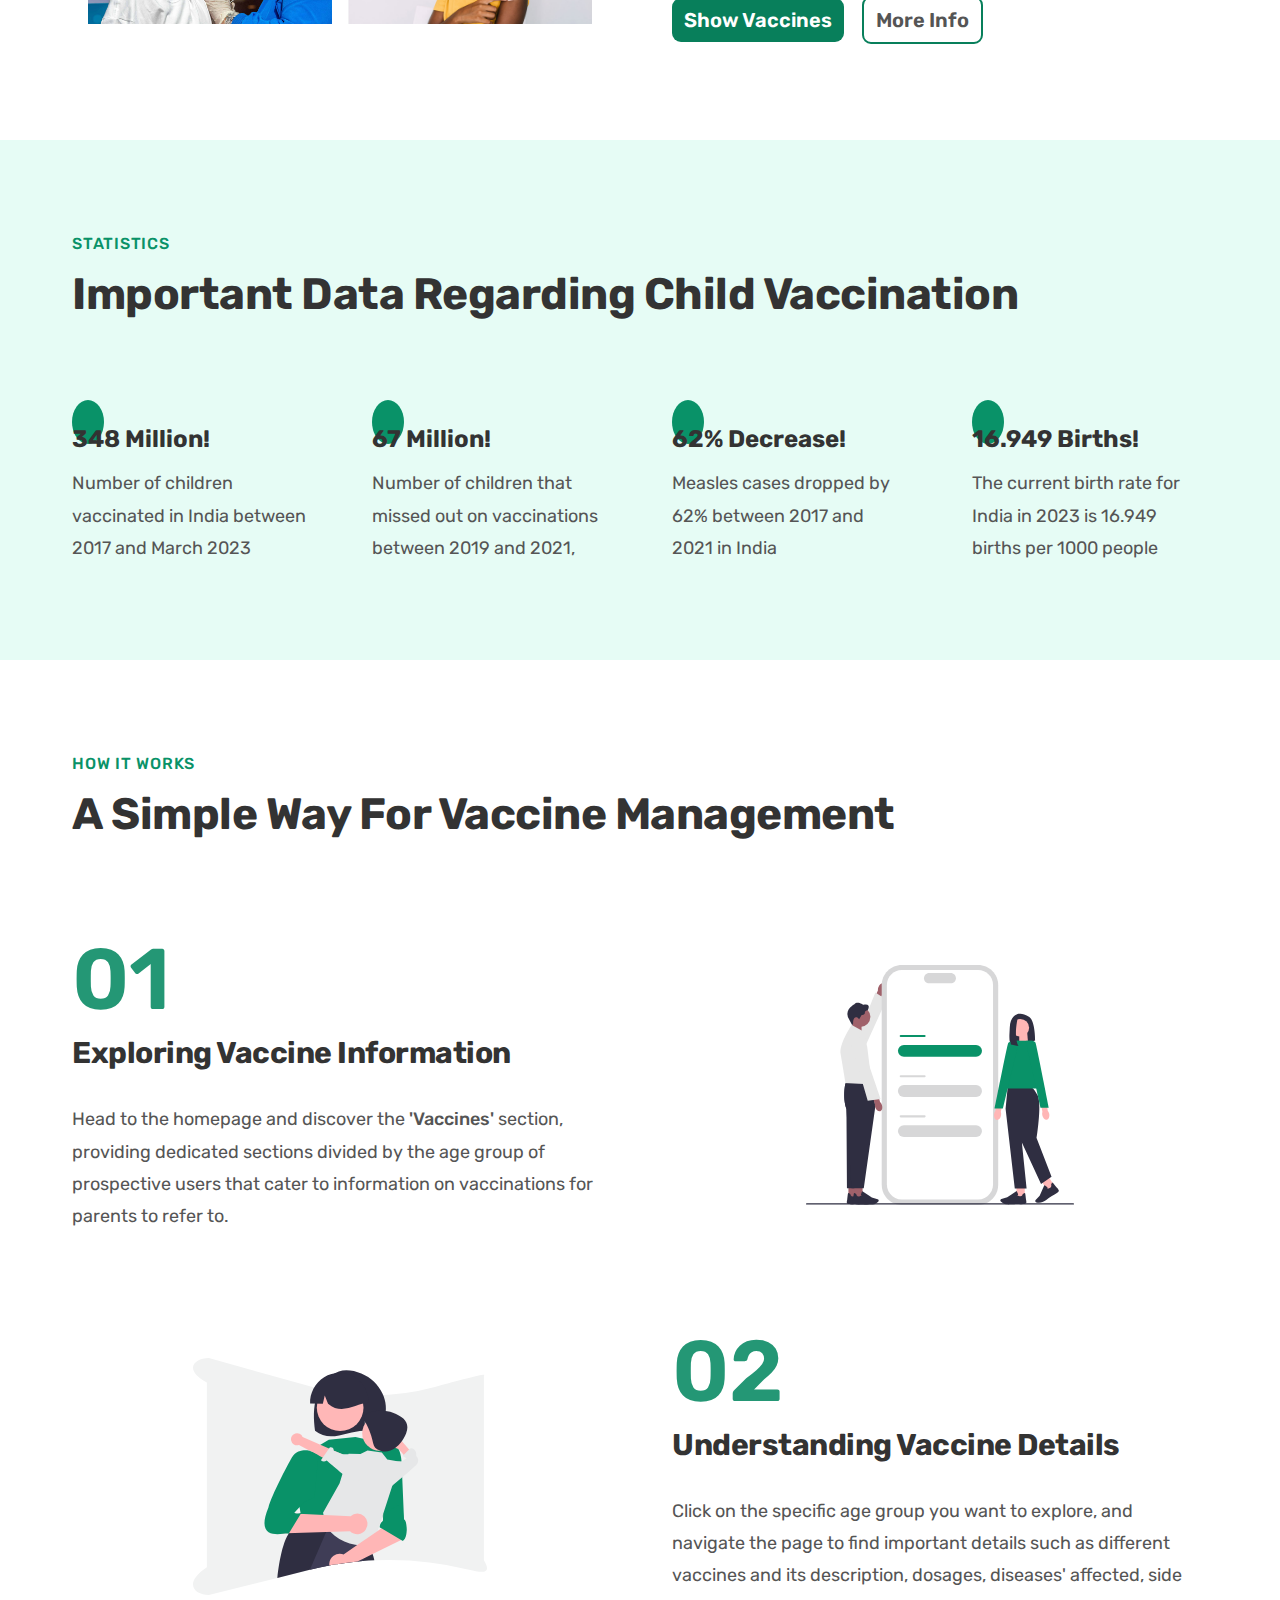
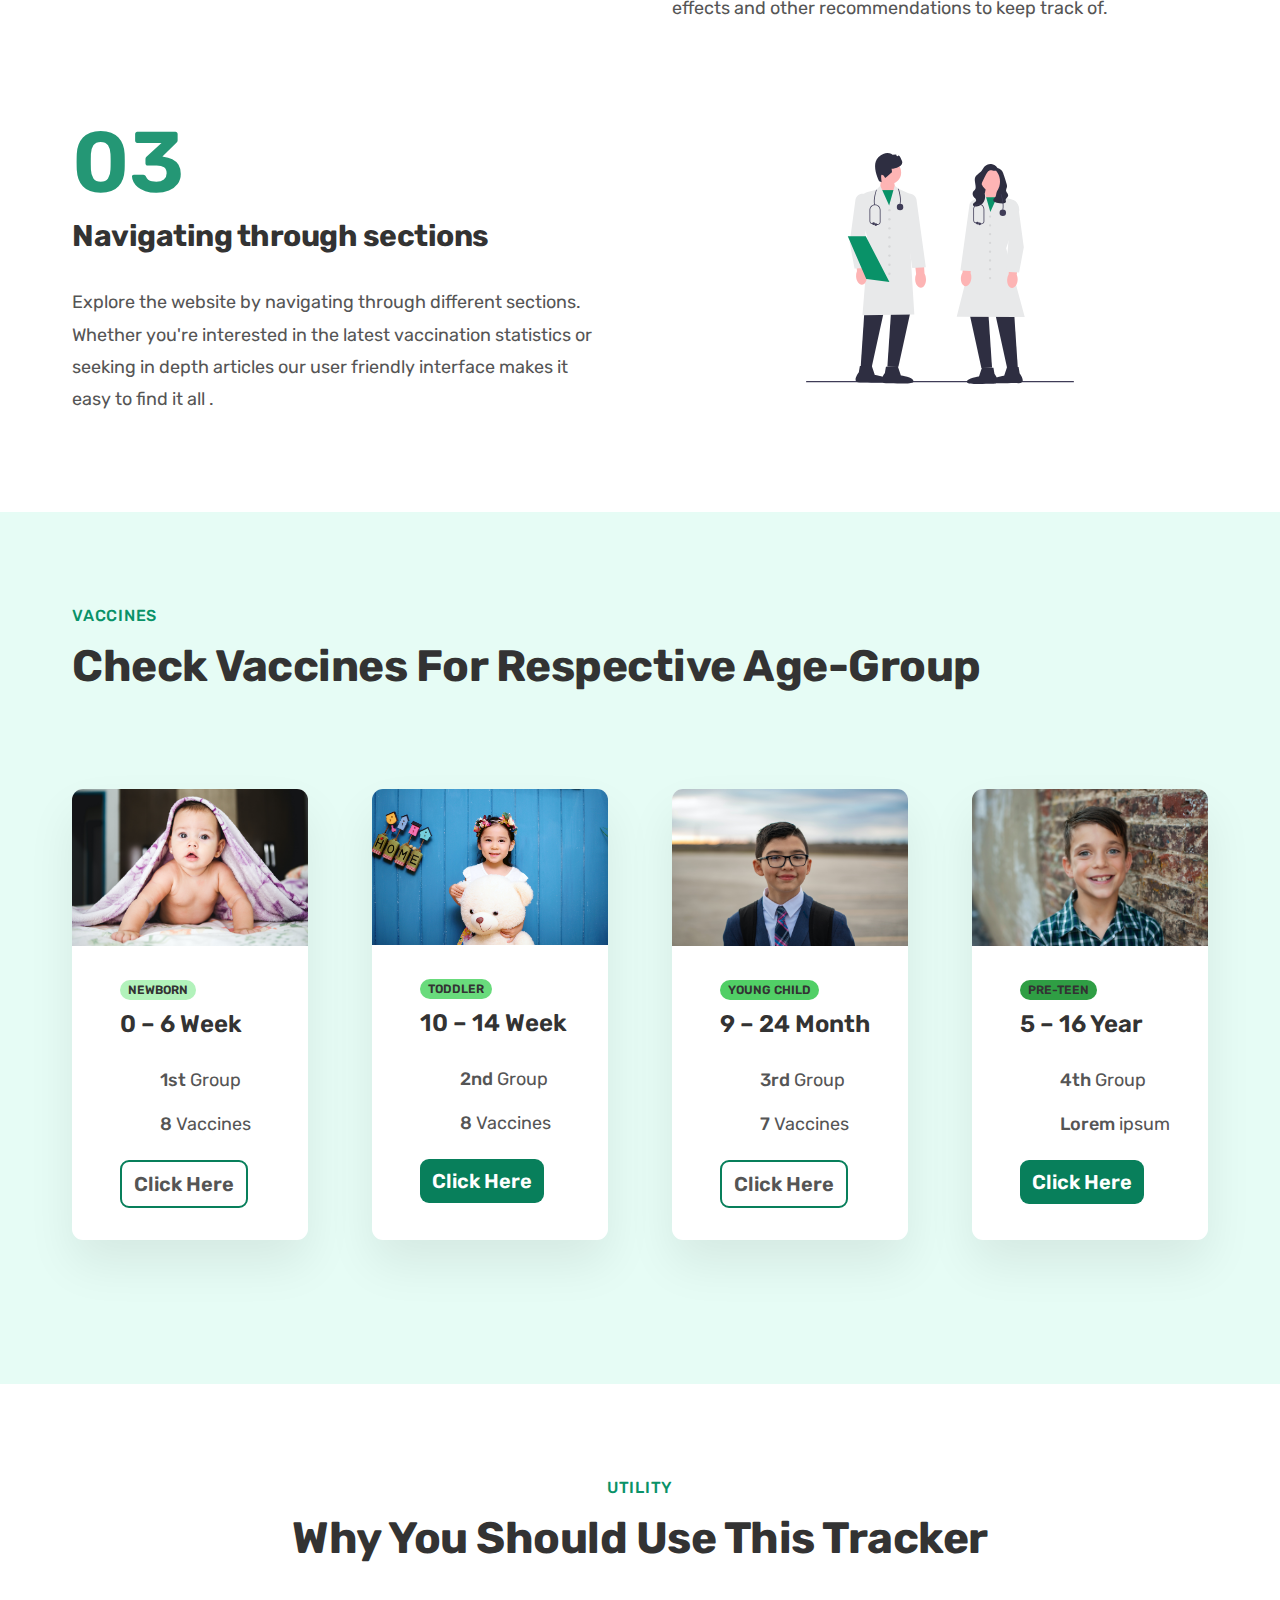
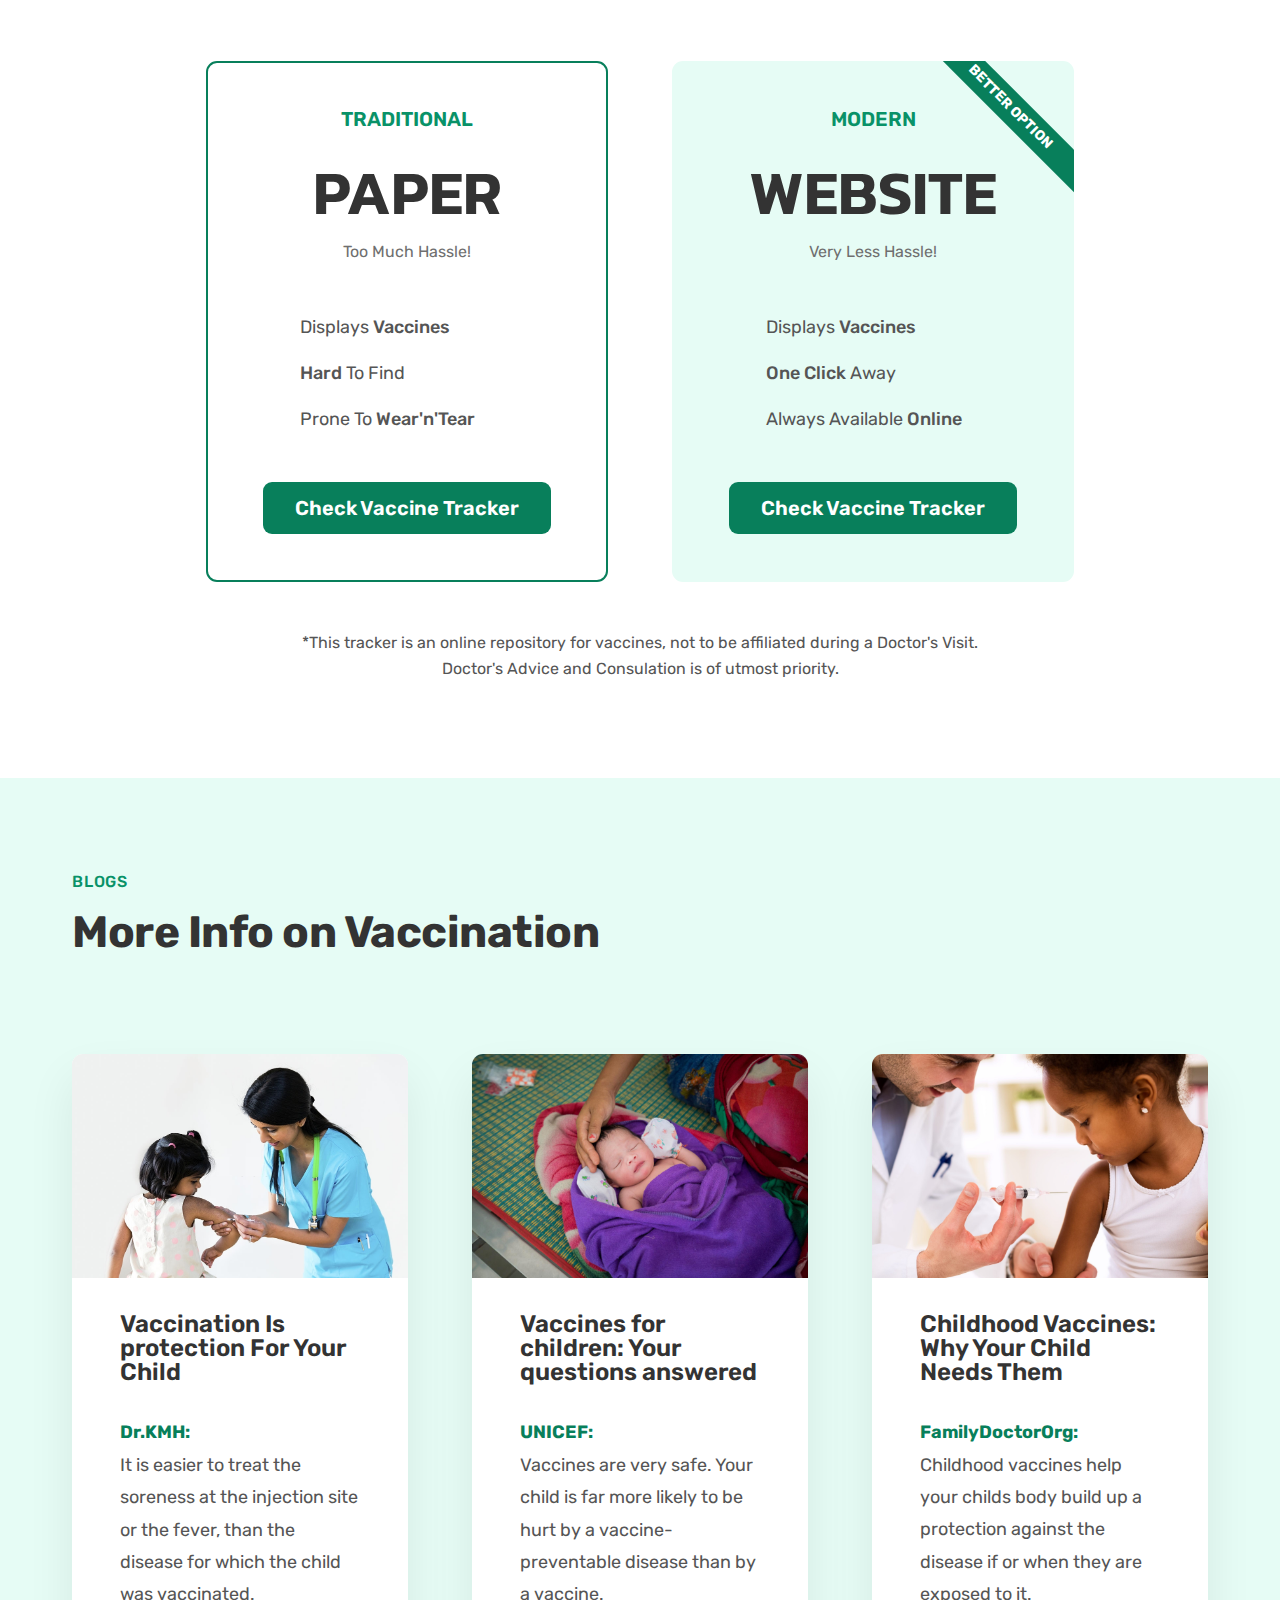
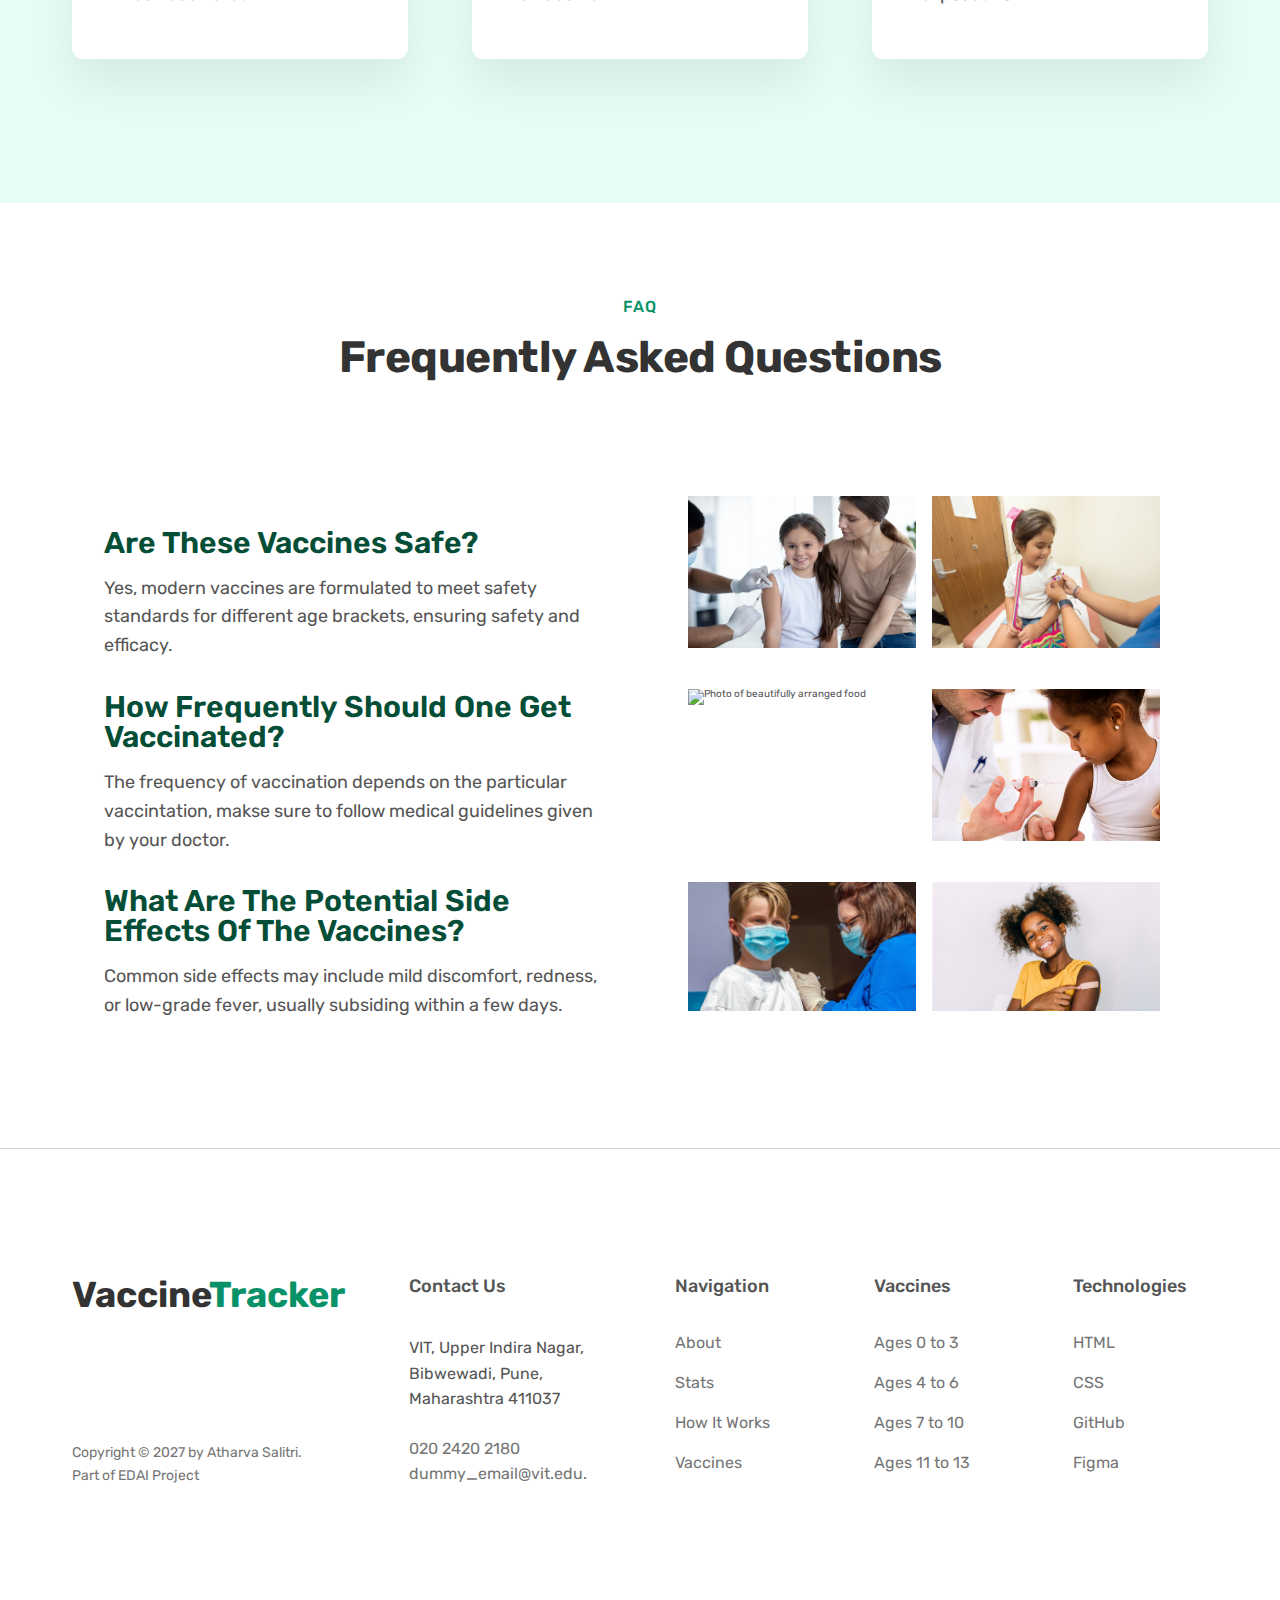
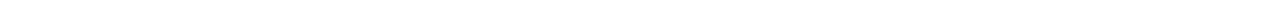
==== commit 072d736b: "age group changes" ====
--- a/index.html
+++ b/index.html
@@ -363,21 +363,21 @@
                 <span class="tag tag--newborn">Newborn</span>
               </div>
 
-              <p class="vaccine-title">0 &ndash; 3 Years</p>
+              <p class="vaccine-title">0 &ndash; 6 Week</p>
               <ul class="vaccine-attributes">
                 <li class="vaccine-attribute">
                   <ion-icon
                     class="vaccine-icon"
                     name="bandage-outline"
                   ></ion-icon>
-                  <span><strong>Lorem</strong> ipsum</span>
+                  <span><strong>1st</strong> Group</span>
                 </li>
                 <li class="vaccine-attribute">
                   <ion-icon
                     class="vaccine-icon"
                     name="medkit-outline"
                   ></ion-icon>
-                  <span><strong>Lorem</strong> ipsum</span>
+                  <span><strong>8</strong> Vaccines</span>
                 </li>
               </ul>
               <a href="zerotothree.html" class="btn--vaccine btn--outline"
@@ -394,21 +394,21 @@
                 <span class="tag tag--toddler">Toddler</span>
               </div>
 
-              <p class="vaccine-title">4 &ndash; 6 Years</p>
+              <p class="vaccine-title">10 &ndash; 14 Week</p>
               <ul class="vaccine-attributes">
                 <li class="vaccine-attribute">
                   <ion-icon
                     class="vaccine-icon"
                     name="bandage-outline"
                   ></ion-icon>
-                  <span><strong>Lorem </strong>ipsum</span>
+                  <span><strong>2nd</strong> Group</span>
                 </li>
                 <li class="vaccine-attribute">
                   <ion-icon
                     class="vaccine-icon"
                     name="medkit-outline"
                   ></ion-icon>
-                  <span><strong>Lorem</strong> ipsum</span>
+                  <span><strong>8</strong> Vaccines</span>
                 </li>
               </ul>
               <a href="fourtosix.html" class="btn--vaccine btn--full"
@@ -425,21 +425,21 @@
                 <span class="tag tag--child">Young Child</span>
               </div>
 
-              <p class="vaccine-title">7 &ndash; 10 Years</p>
+              <p class="vaccine-title">9 &ndash; 24 Month</p>
               <ul class="vaccine-attributes">
                 <li class="vaccine-attribute">
                   <ion-icon
                     class="vaccine-icon"
                     name="bandage-outline"
                   ></ion-icon>
-                  <span><strong>Lorem</strong> ipsum</span>
+                  <span><strong>3rd</strong> Group</span>
                 </li>
                 <li class="vaccine-attribute">
                   <ion-icon
                     class="vaccine-icon"
                     name="medkit-outline"
                   ></ion-icon>
-                  <span><strong>Lorem </strong>ipsum</span>
+                  <span><strong>7 </strong>Vaccines</span>
                 </li>
               </ul>
               <a href="seventoten.html" class="btn--vaccine btn--outline"
@@ -456,14 +456,14 @@
                 <span class="tag tag--preteen">Pre-Teen</span>
               </div>
 
-              <p class="vaccine-title">11 &ndash; 13 Year</p>
+              <p class="vaccine-title">5 &ndash; 16 Year</p>
               <ul class="vaccine-attributes">
                 <li class="vaccine-attribute">
                   <ion-icon
                     class="vaccine-icon"
                     name="bandage-outline"
                   ></ion-icon>
-                  <span><strong>Lorem</strong> ipsum</span>
+                  <span><strong>4th</strong> Group</span>
                 </li>
                 <li class="vaccine-attribute">
                   <ion-icon
--- a/css/style.css
+++ b/css/style.css
@@ -302,7 +302,7 @@
 }
 
 .vaccine-content {
-  padding: 3.2rem 4.8rem 4.8rem 4.8rem;
+  padding: 3.2rem 3.2rem 3.2rem 4.8rem;
 }
 
 .vaccine-tags {
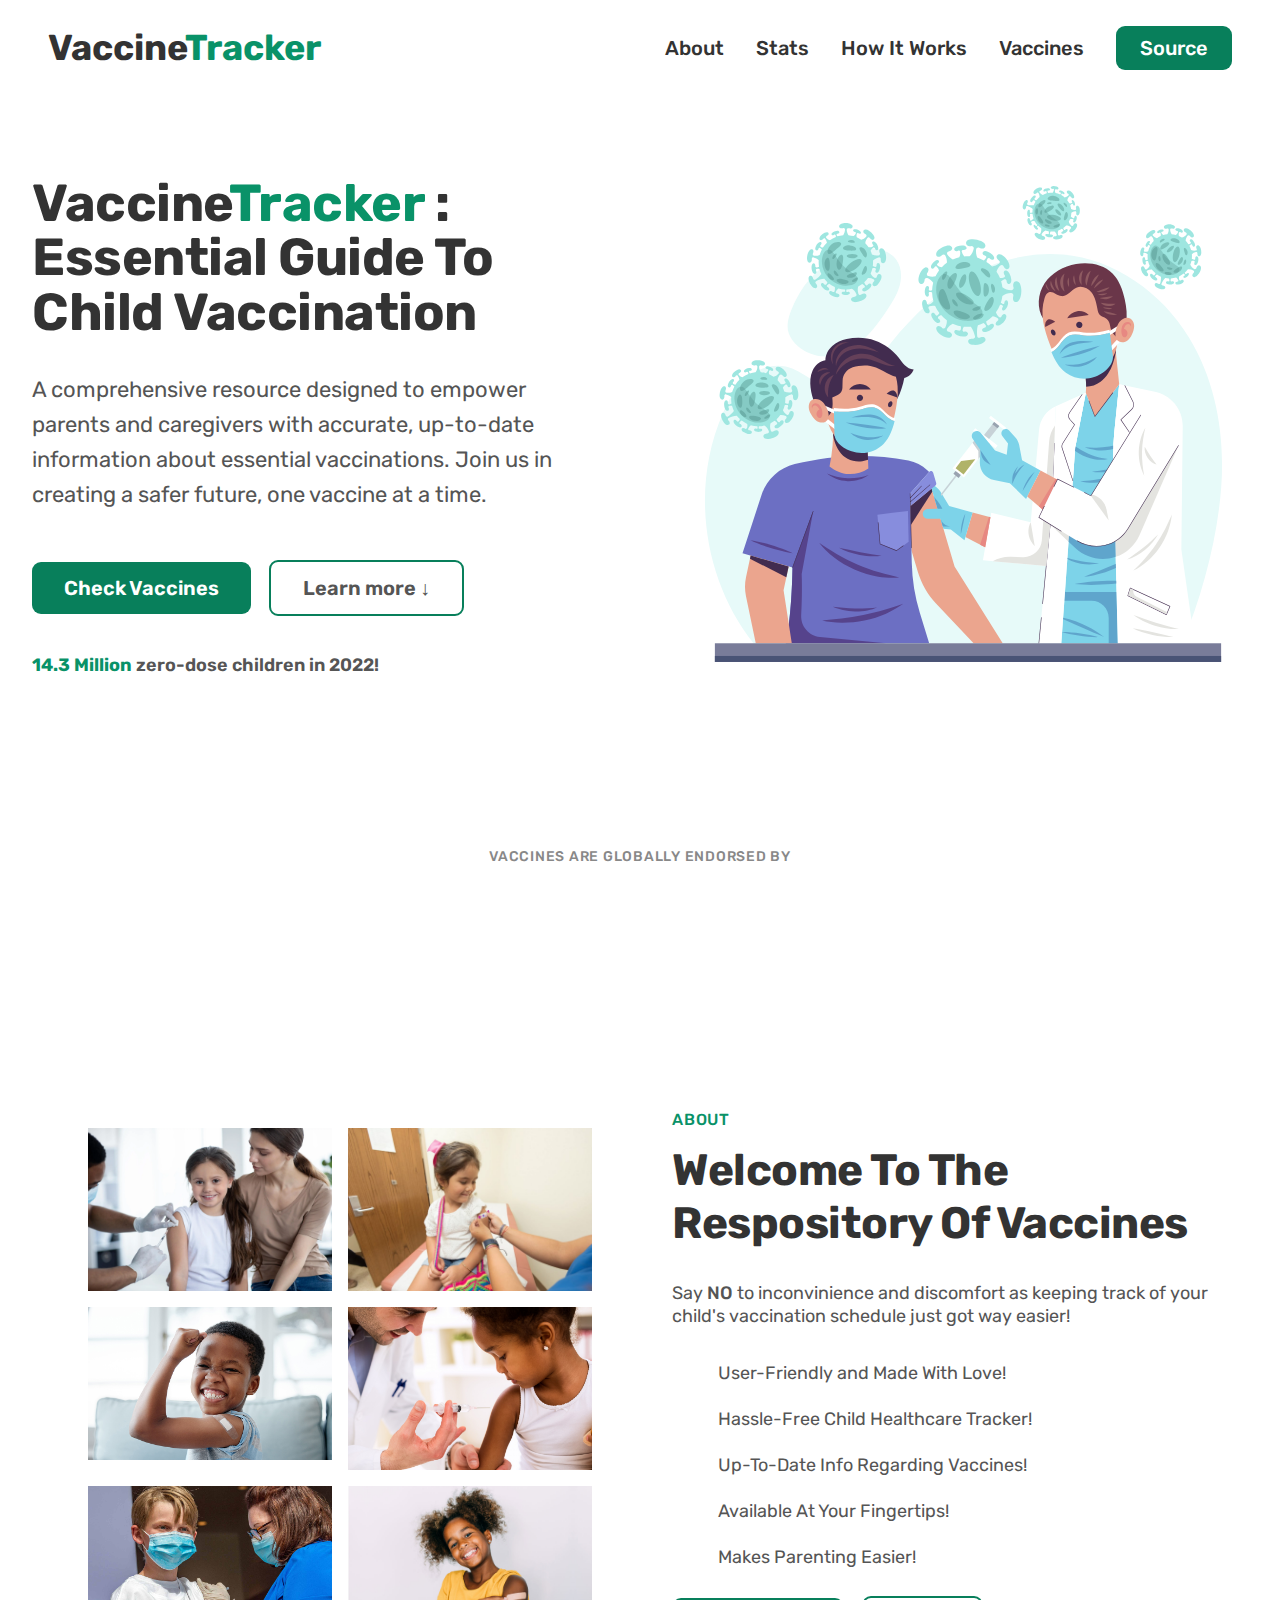
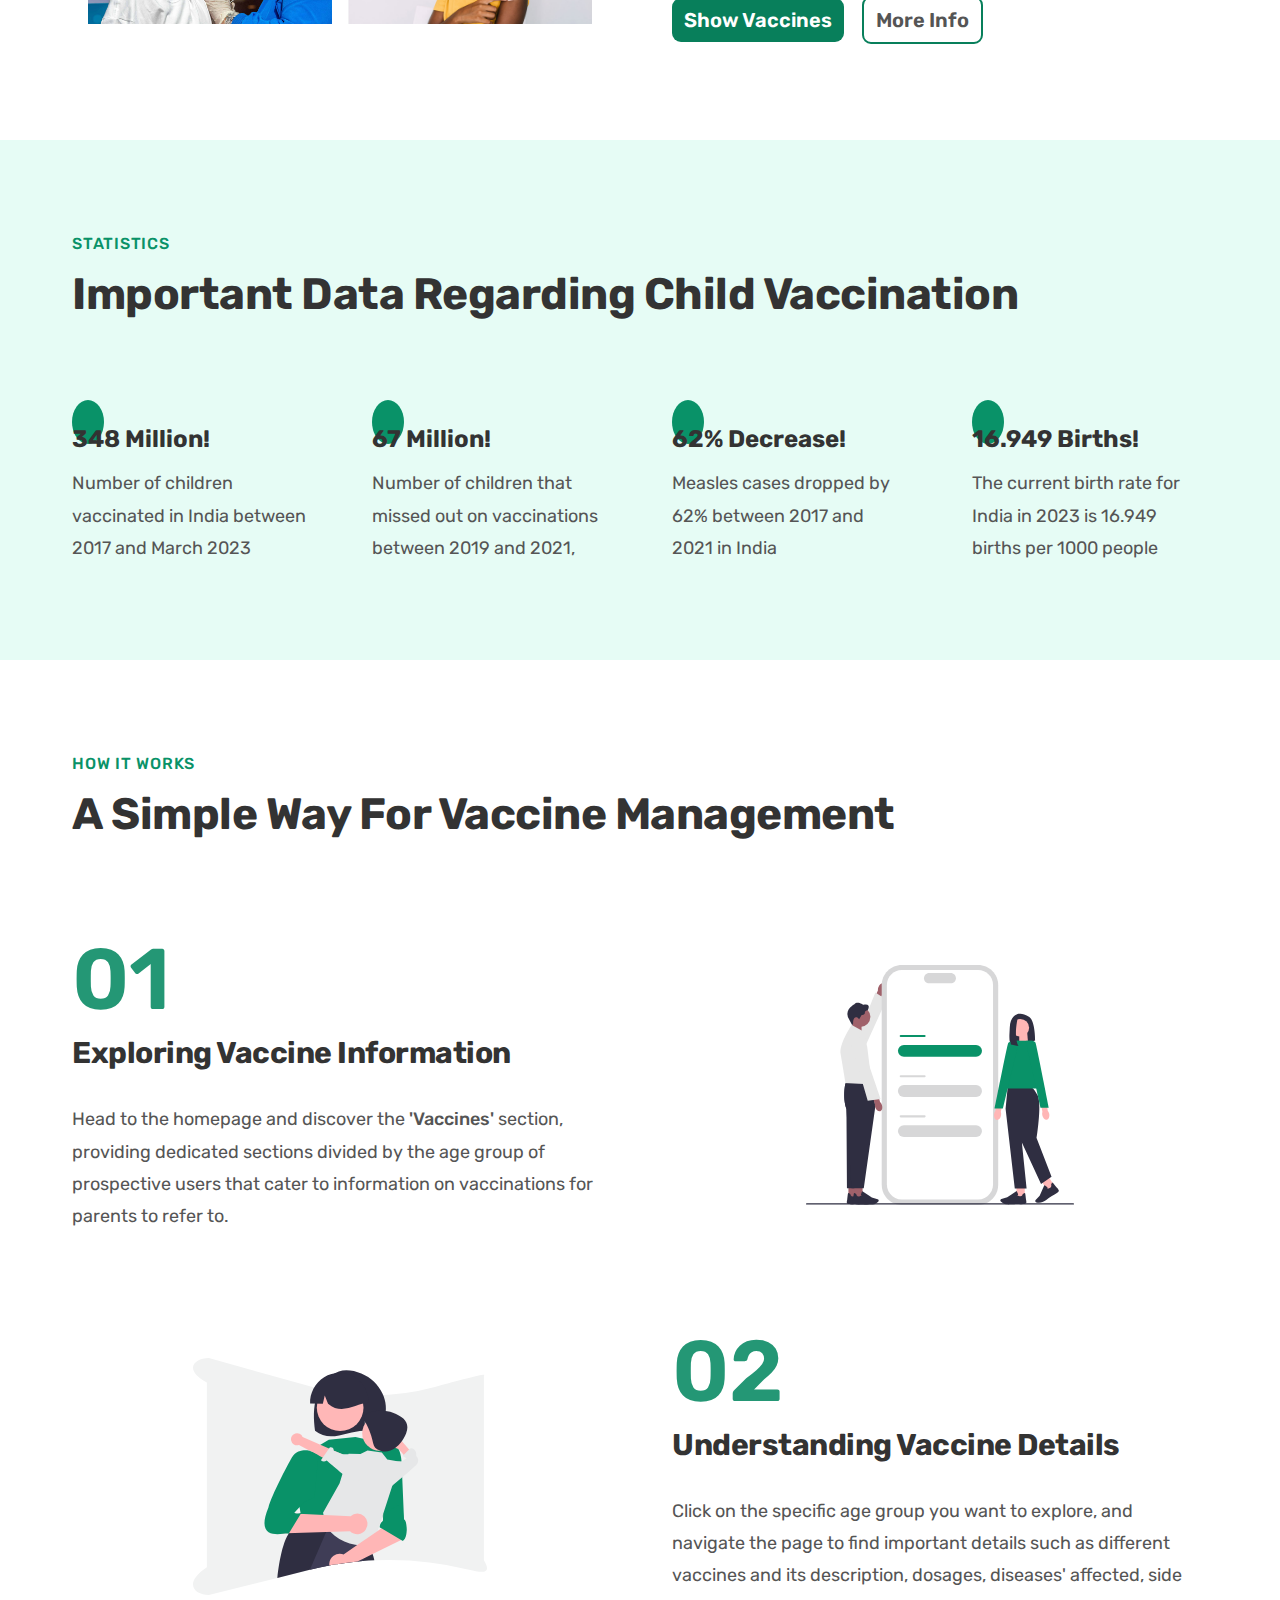
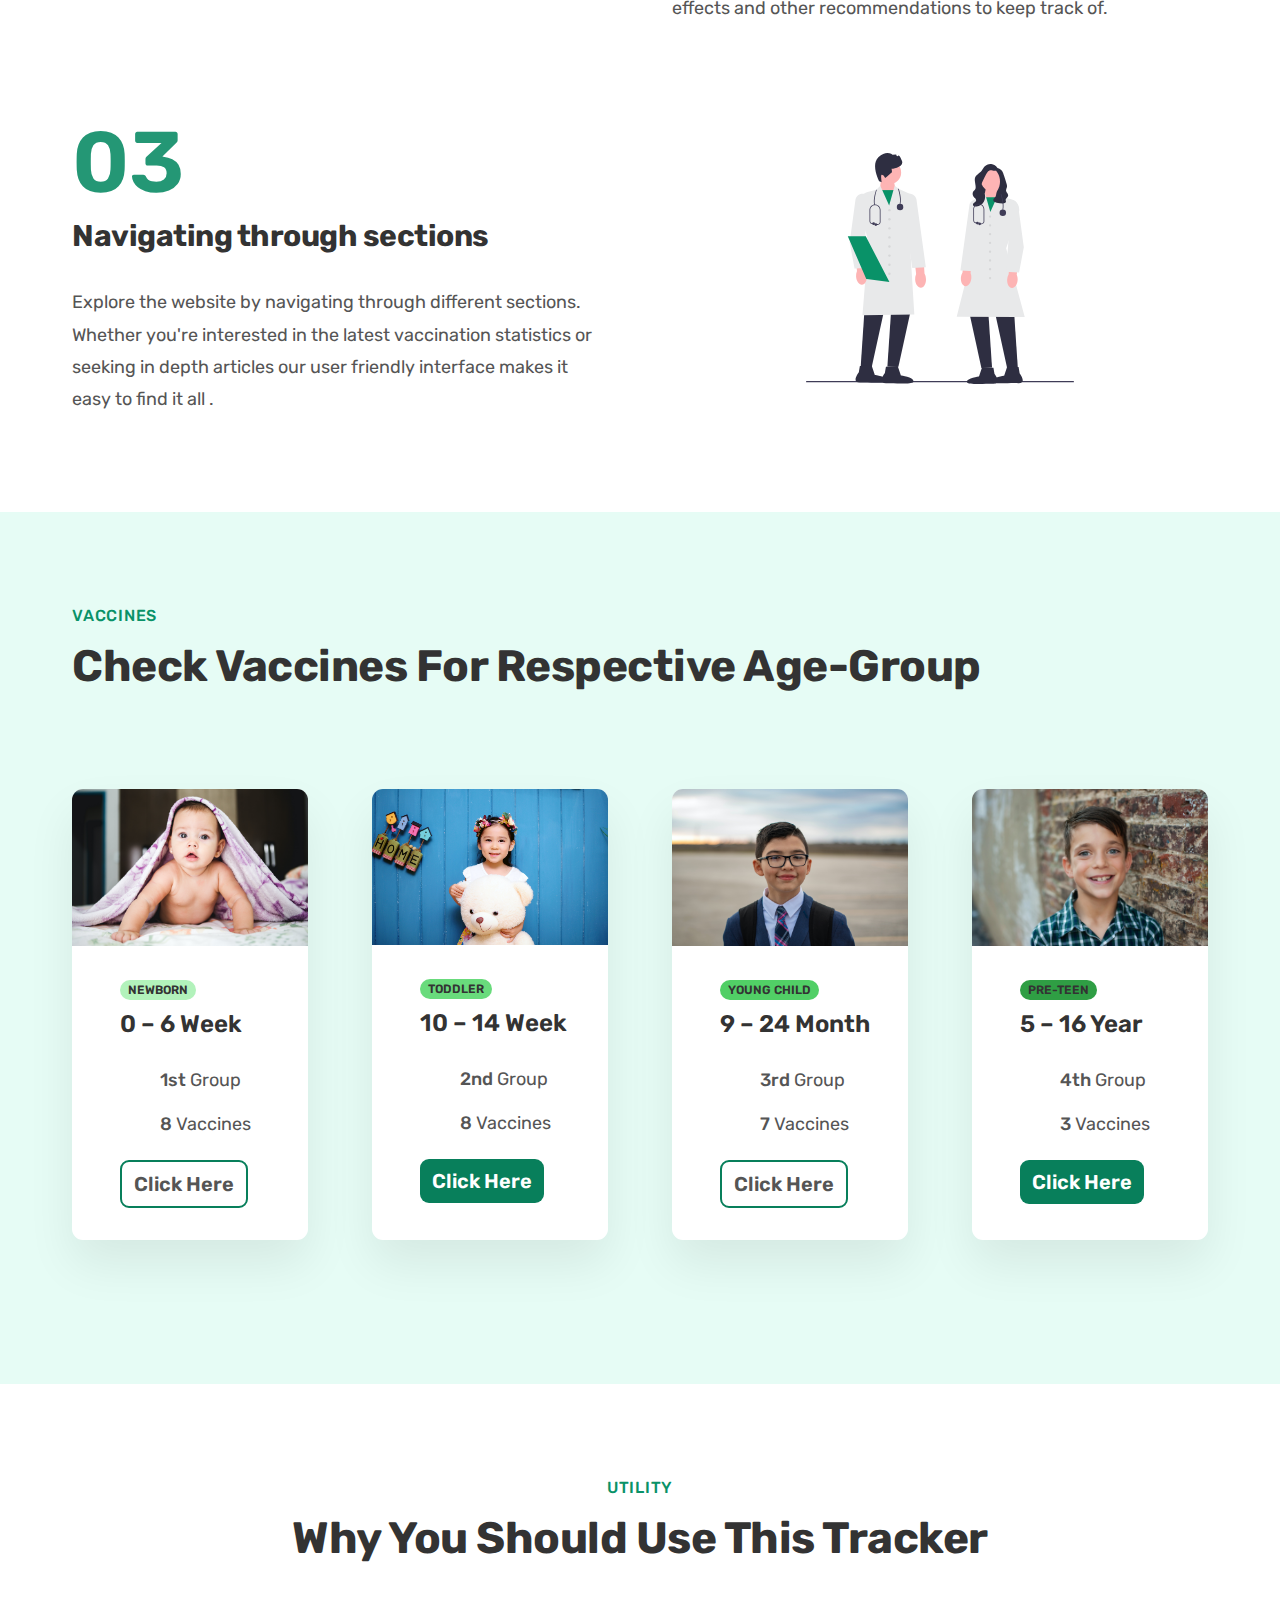
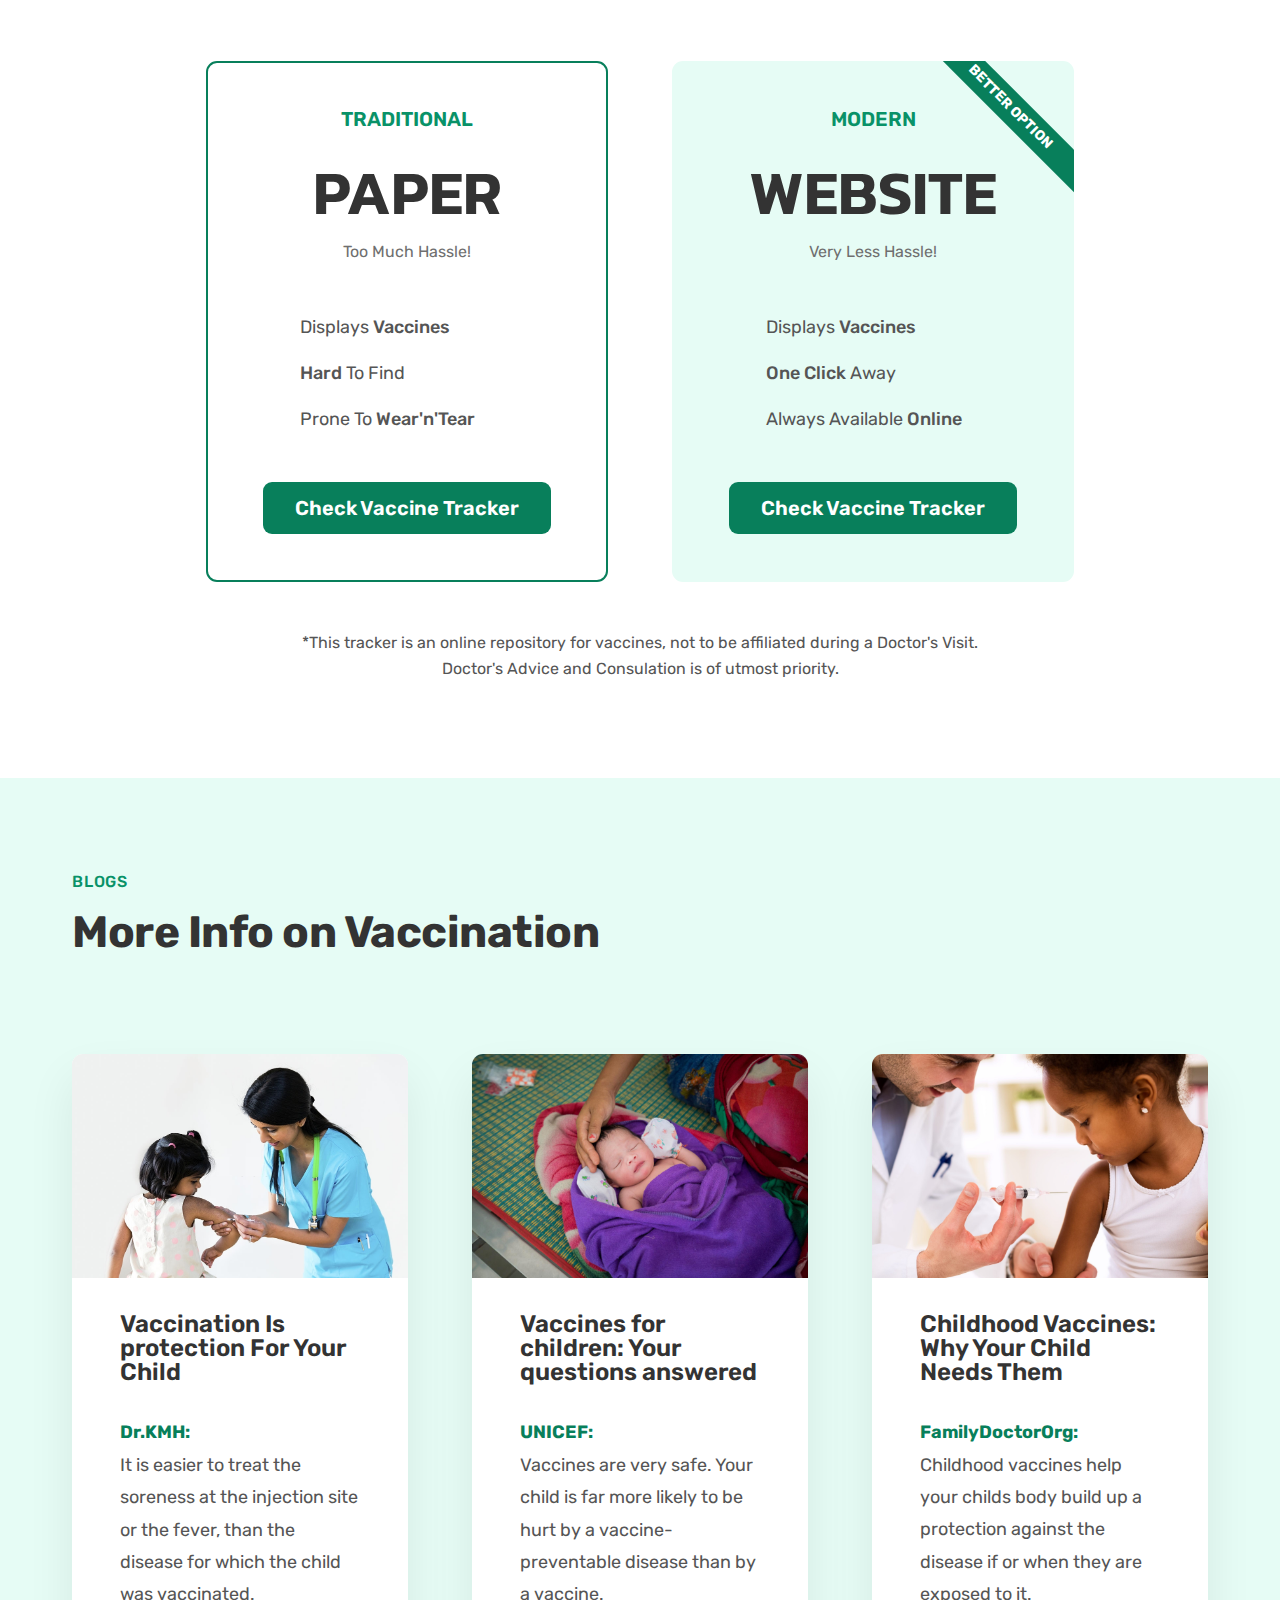
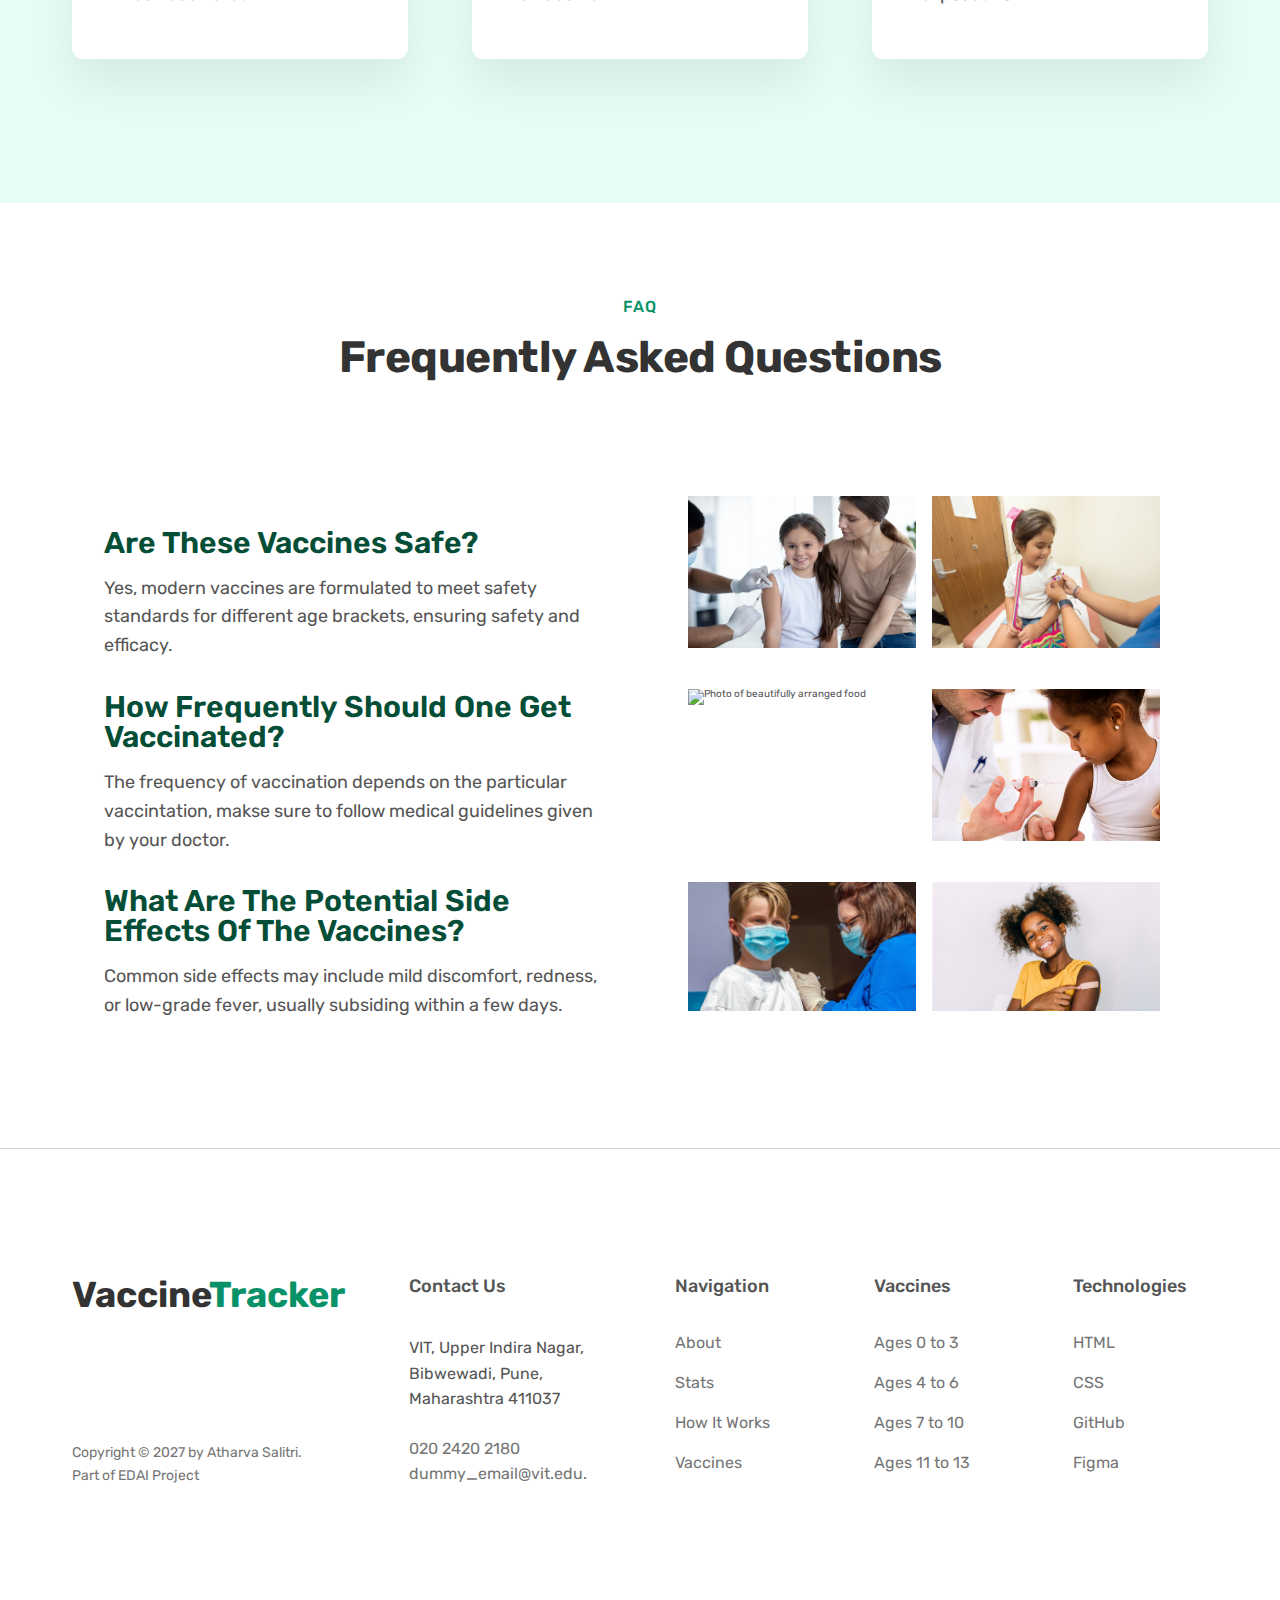
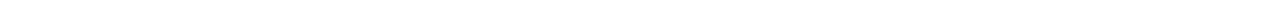
==== commit d4034f33: "5 to 16 years" ====
--- a/index.html
+++ b/index.html
@@ -470,7 +470,7 @@
                     class="vaccine-icon"
                     name="medkit-outline"
                   ></ion-icon>
-                  <span><strong>Lorem</strong> ipsum</span>
+                  <span><strong>3</strong> Vaccines</span>
                 </li>
               </ul>
               <a href="eleventothirteen.html" class="btn--vaccine btn--full"
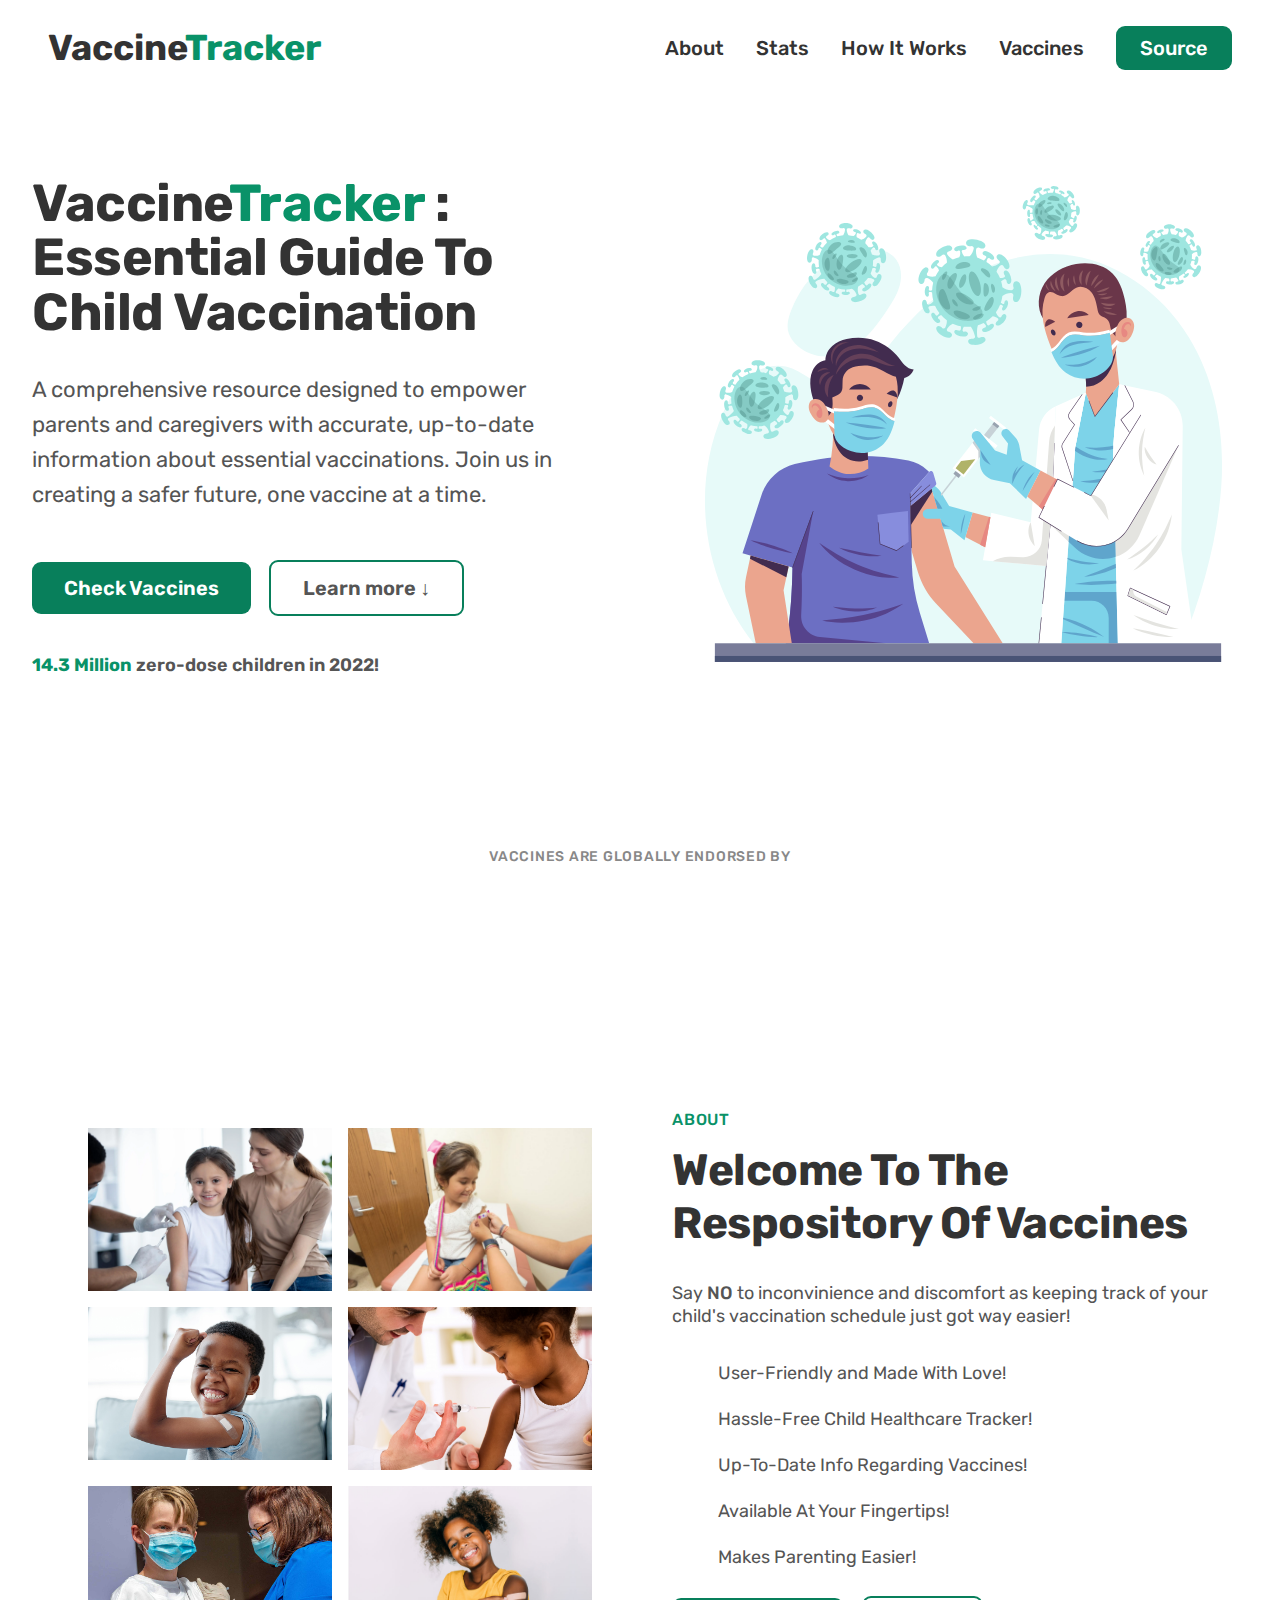
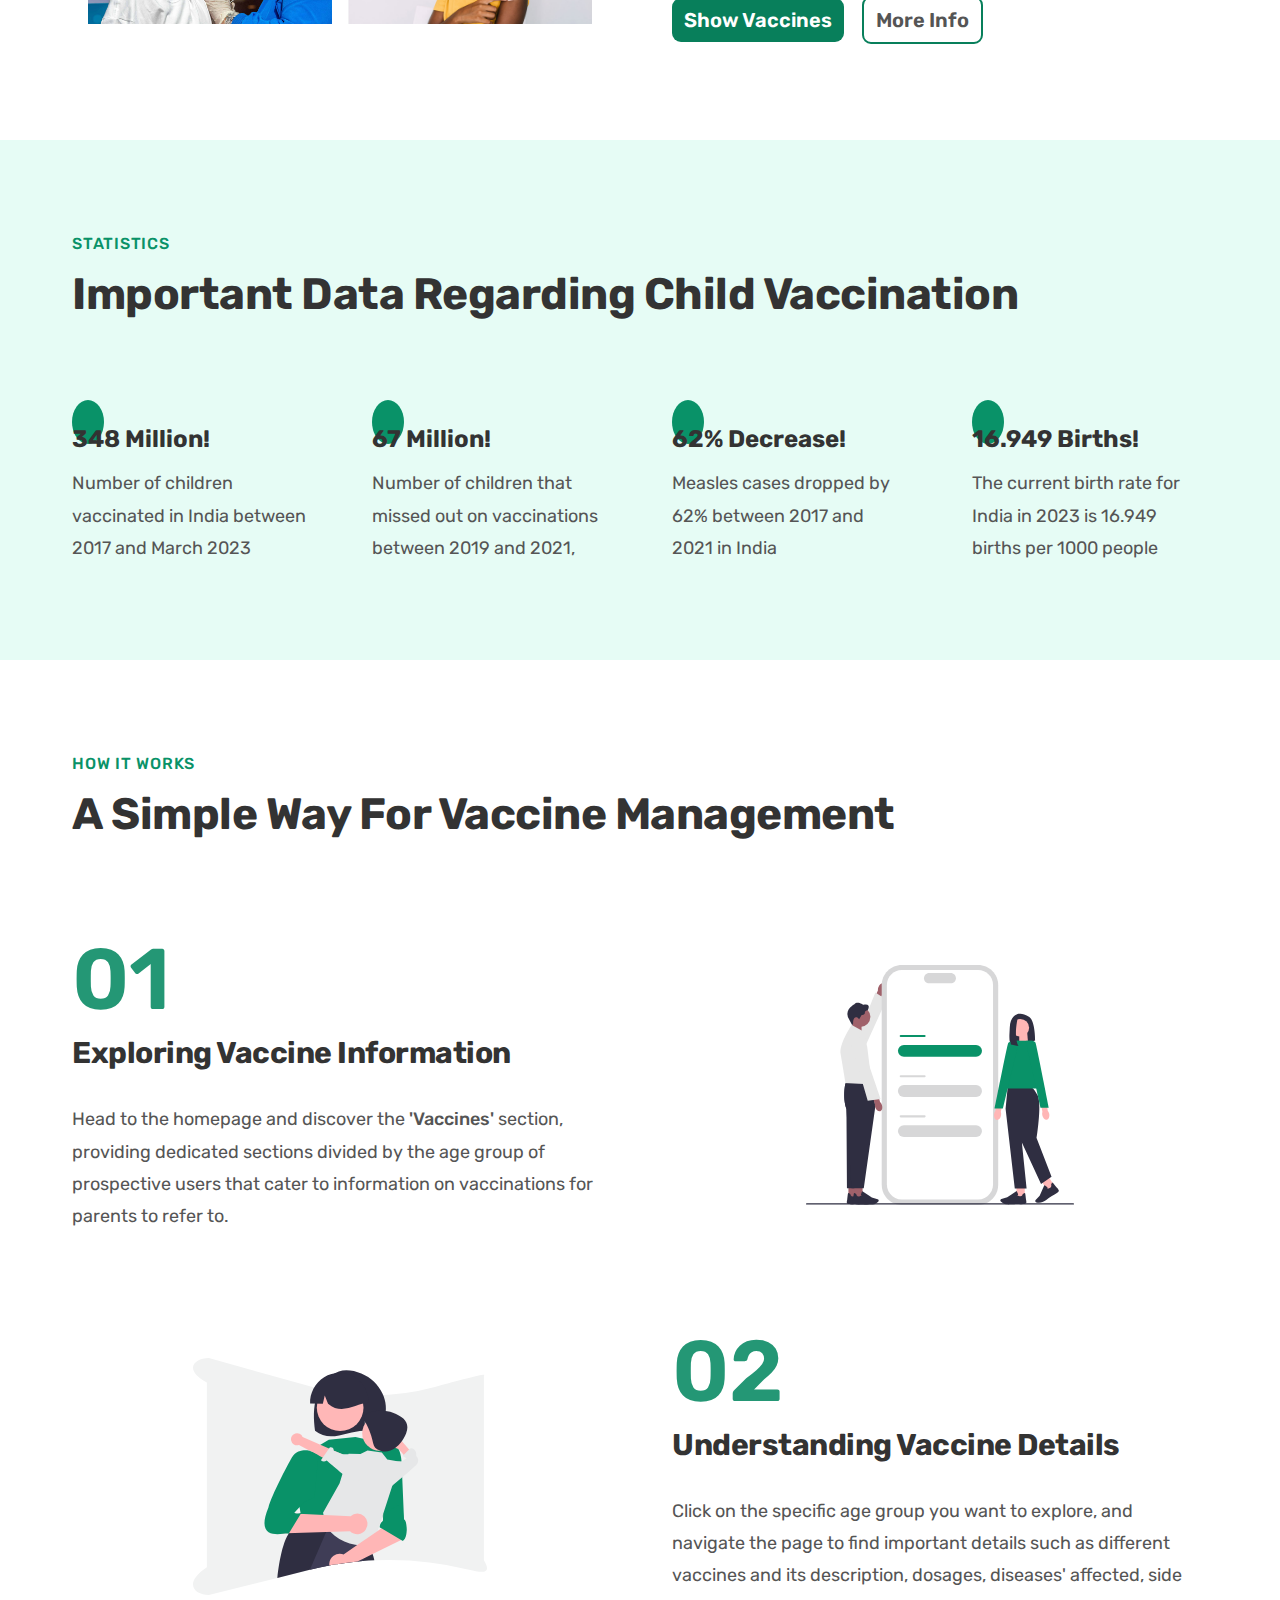
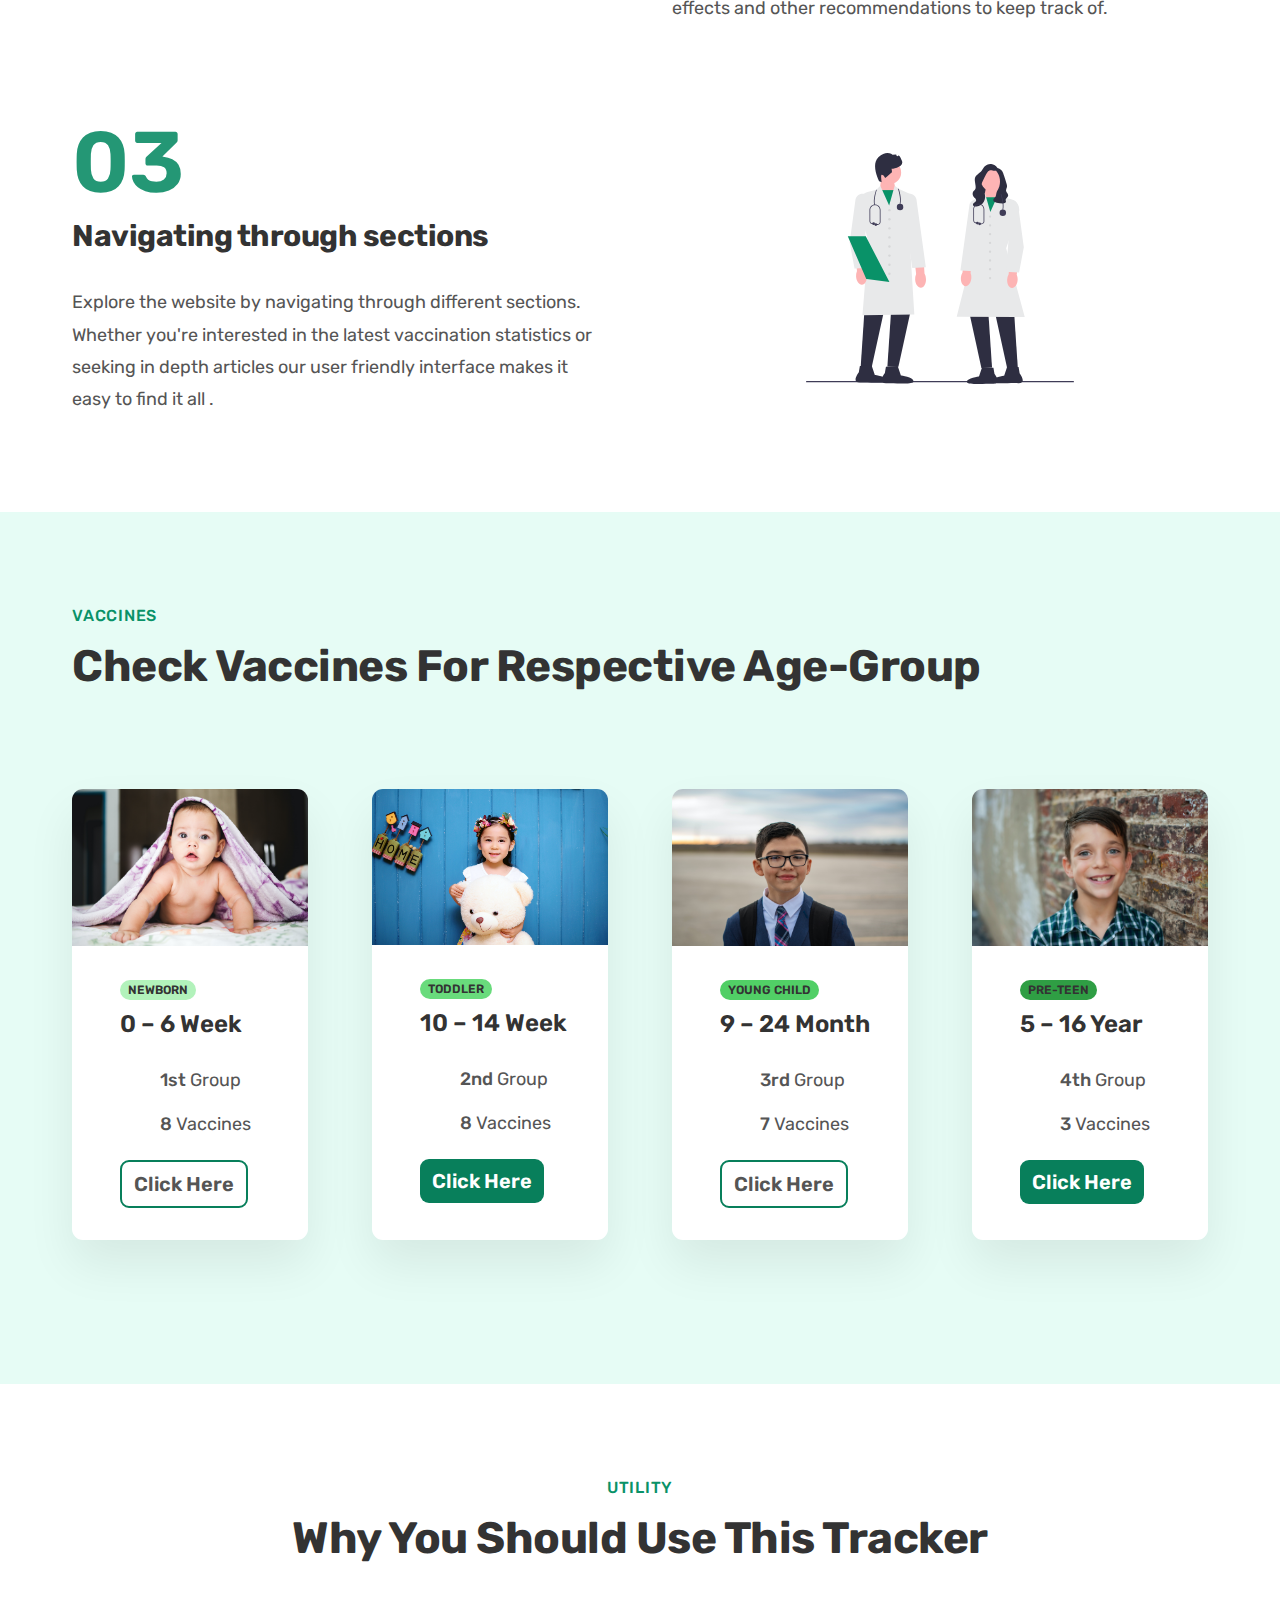
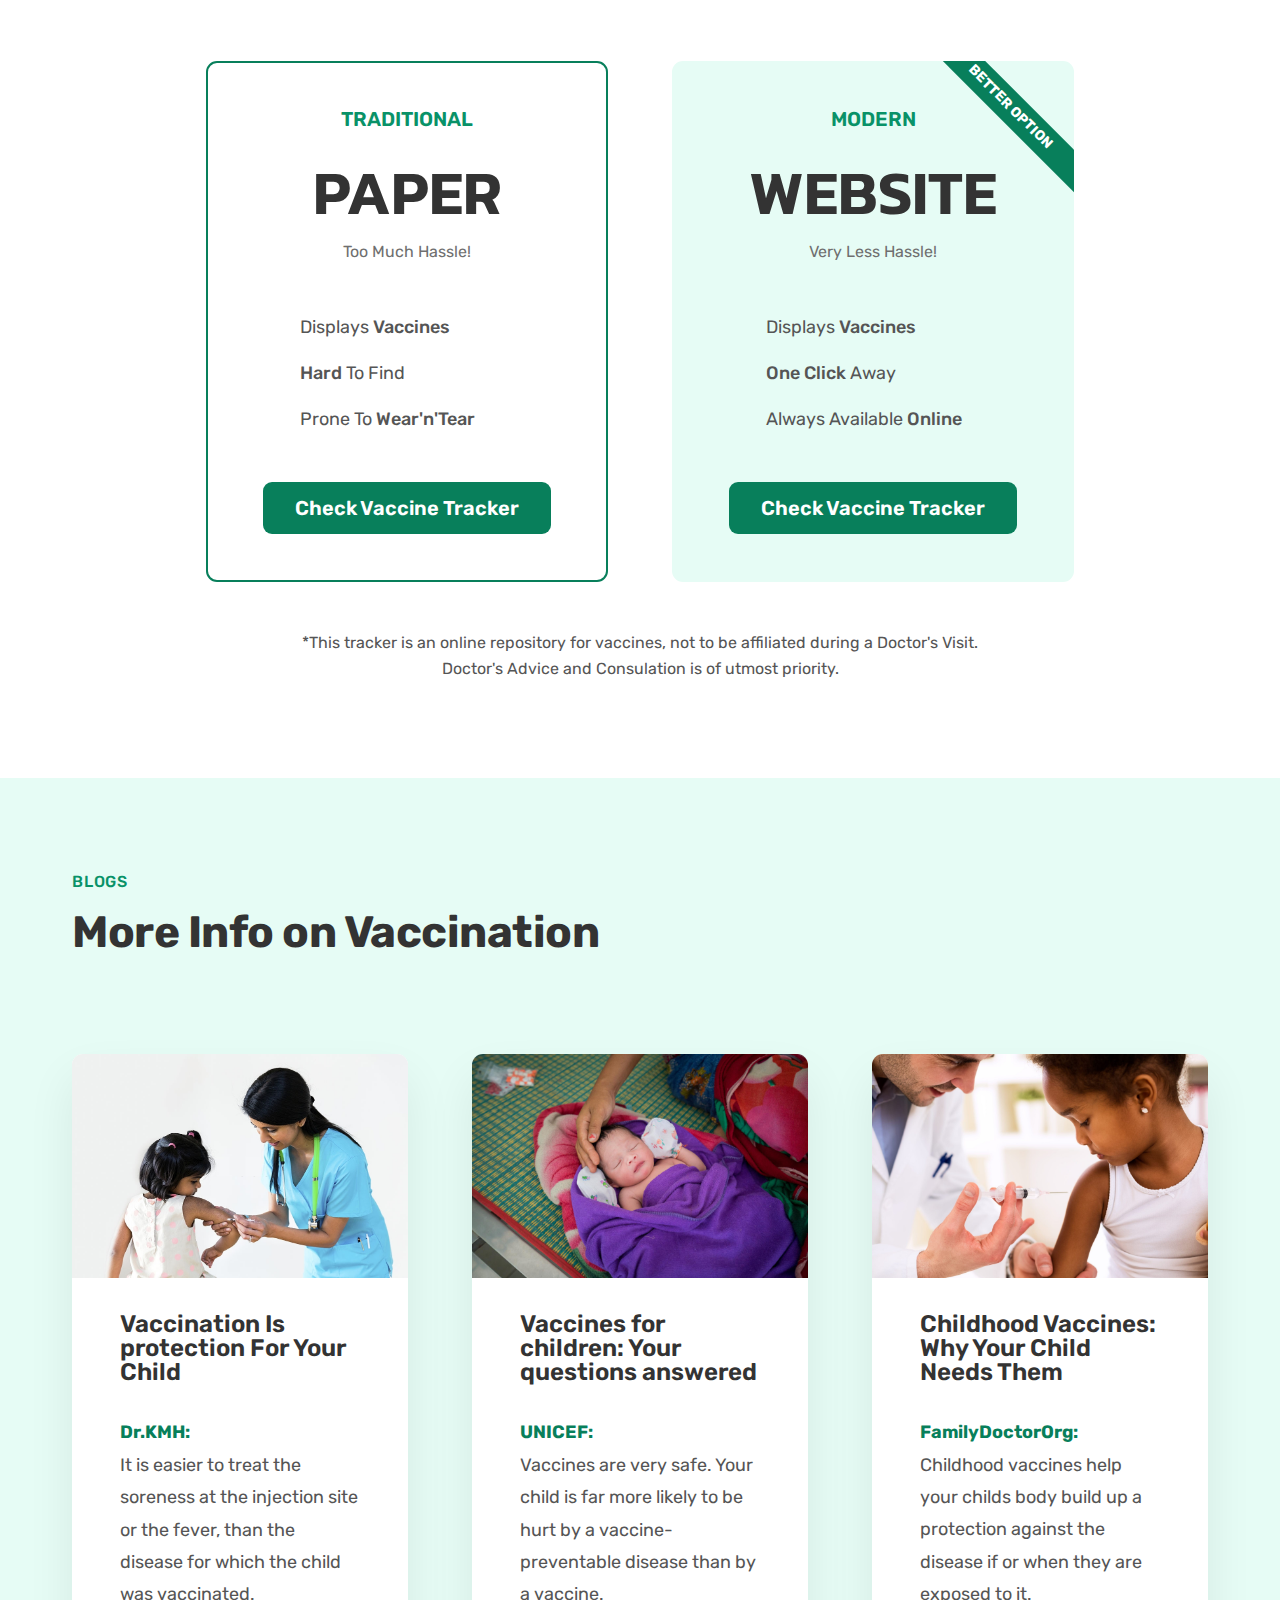
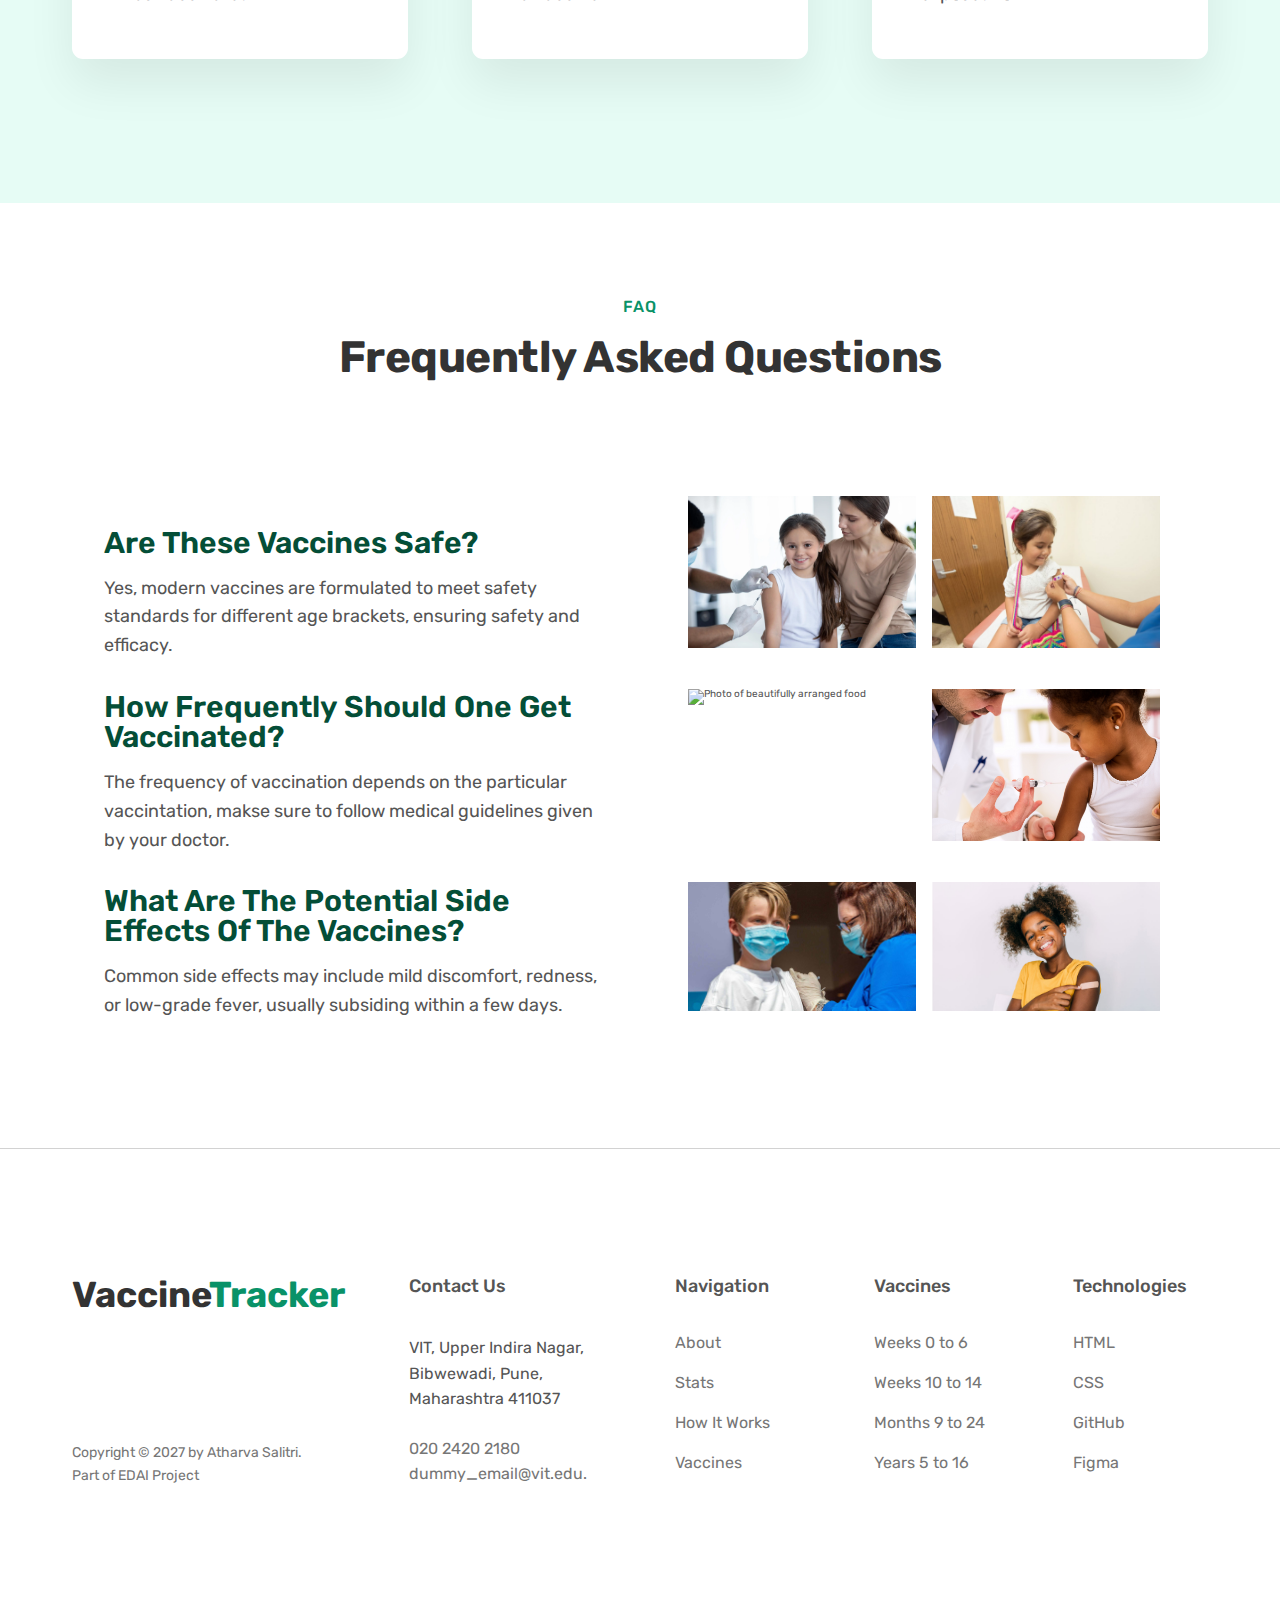
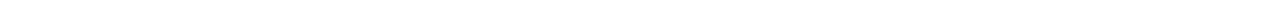
==== commit 61f61e2a: "edited footer for all" ====
--- a/index.html
+++ b/index.html
@@ -64,7 +64,7 @@
             <a href="#vaccines" class="btn btn--full margin-right-sm"
               >Check Vaccines</a
             >
-            <a href="#" class="btn btn--outline">Learn more &darr;</a>
+            <a href="#about" class="btn btn--outline">Learn more &darr;</a>
 
             <p class="vaccinated-text">
               <span>14.3 Million</span> zero-dose children in 2022!
@@ -614,10 +614,7 @@
         </div>
       </section>
 
-      <!-- ********************************* -->
       <!-- FAQ SECTION -->
-      <!-- ********************************* -->
-
       <section class="section-faq">
         <div class="container">
           <span class="subheading center-text">FAQ</span>
@@ -778,7 +775,7 @@
           <nav class="nav-col">
             <p class="footer-heading">Navigation</p>
             <ul class="footer-nav">
-              <li><a class="footer-link" href="#about">About</a></li>
+              <li><a class="footer-link" href="index.html#about">About</a></li>
               <li><a class="footer-link" href="#statistics">Stats</a></li>
               <li><a class="footer-link" href="#how">How It Works</a></li>
               <li><a class="footer-link" href="#vaccines">Vaccines</a></li>
@@ -788,10 +785,20 @@
           <nav class="nav-col">
             <p class="footer-heading">Vaccines</p>
             <ul class="footer-nav">
-              <li><a class="footer-link" href="#">Ages 0 to 3</a></li>
-              <li><a class="footer-link" href="#">Ages 4 to 6</a></li>
-              <li><a class="footer-link" href="#">Ages 7 to 10</a></li>
-              <li><a class="footer-link" href="#">Ages 11 to 13</a></li>
+              <li>
+                <a class="footer-link" href="zerotothree.html">Weeks 0 to 6</a>
+              </li>
+              <li>
+                <a class="footer-link" href="fourtosix.html">Weeks 10 to 14</a>
+              </li>
+              <li>
+                <a class="footer-link" href="seventoten.html">Months 9 to 24</a>
+              </li>
+              <li>
+                <a class="footer-link" href="eleventothirteen.html"
+                  >Years 5 to 16</a
+                >
+              </li>
             </ul>
           </nav>
 
